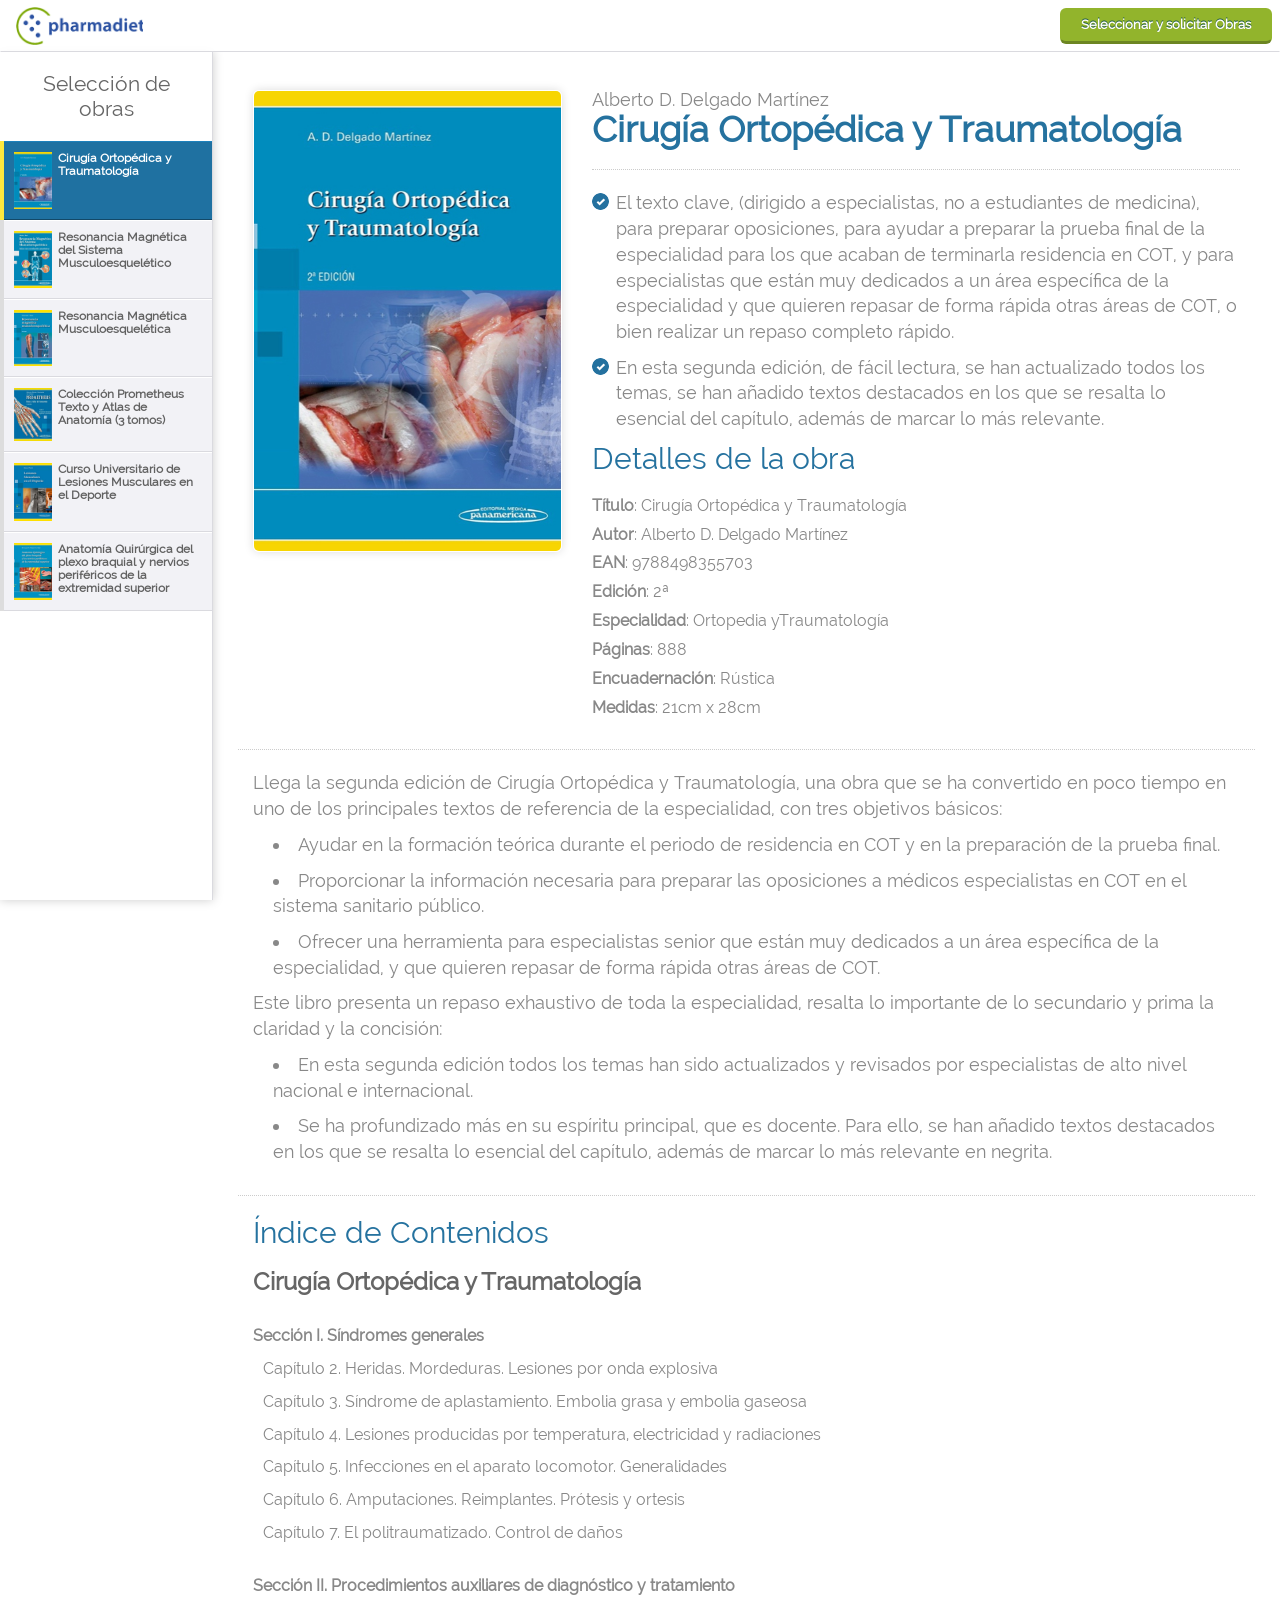
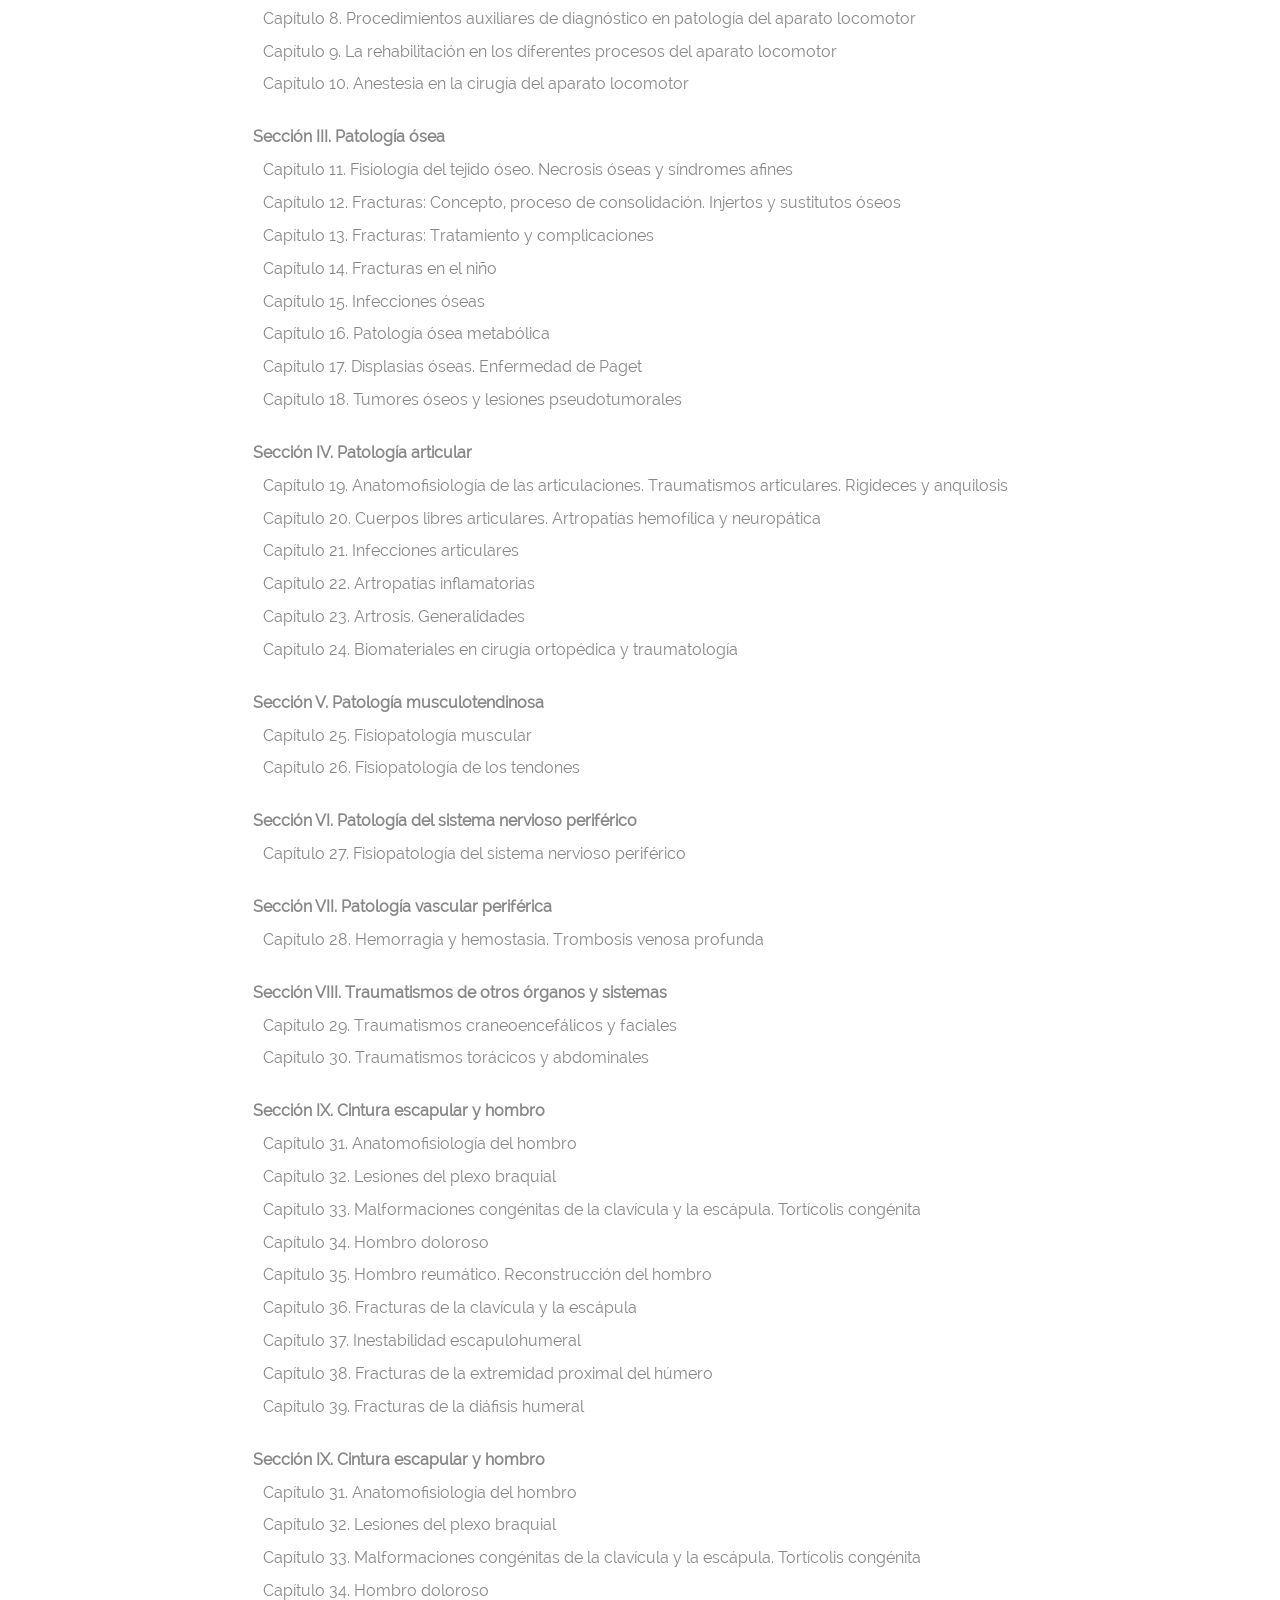
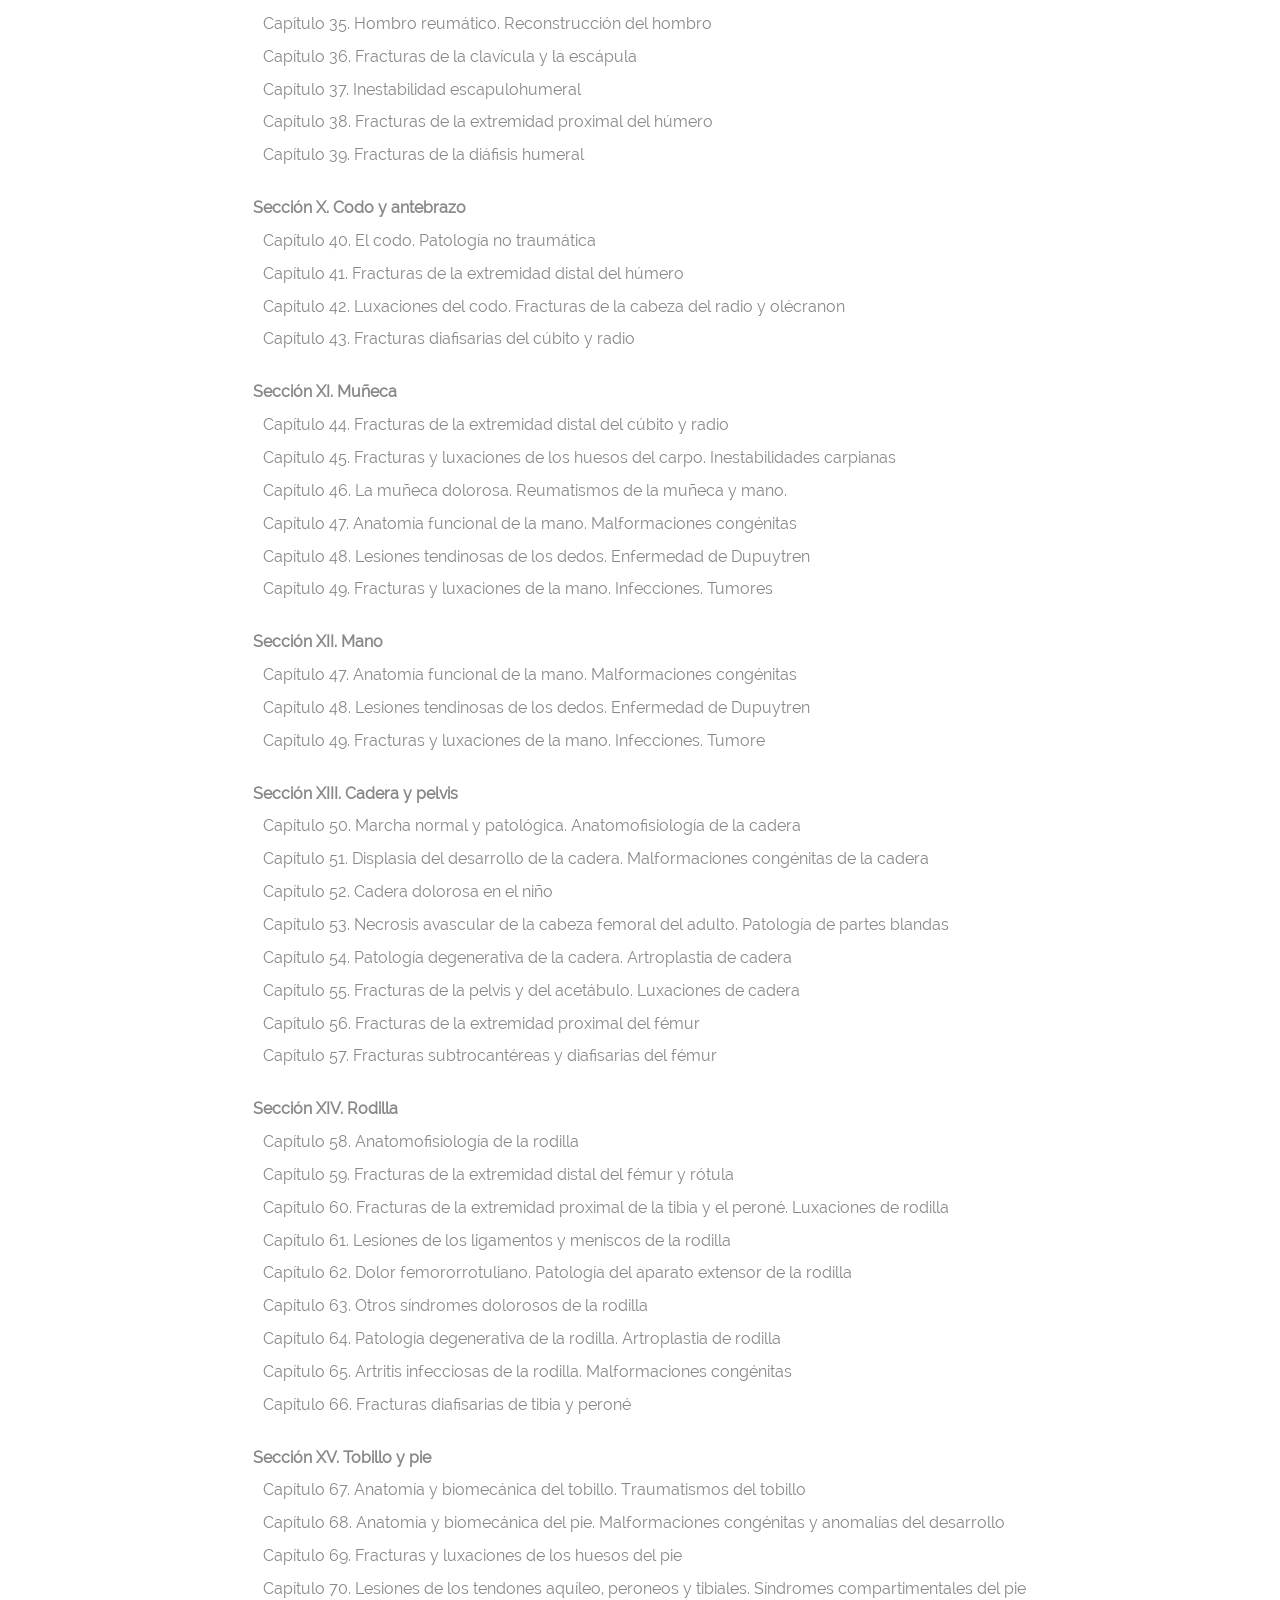
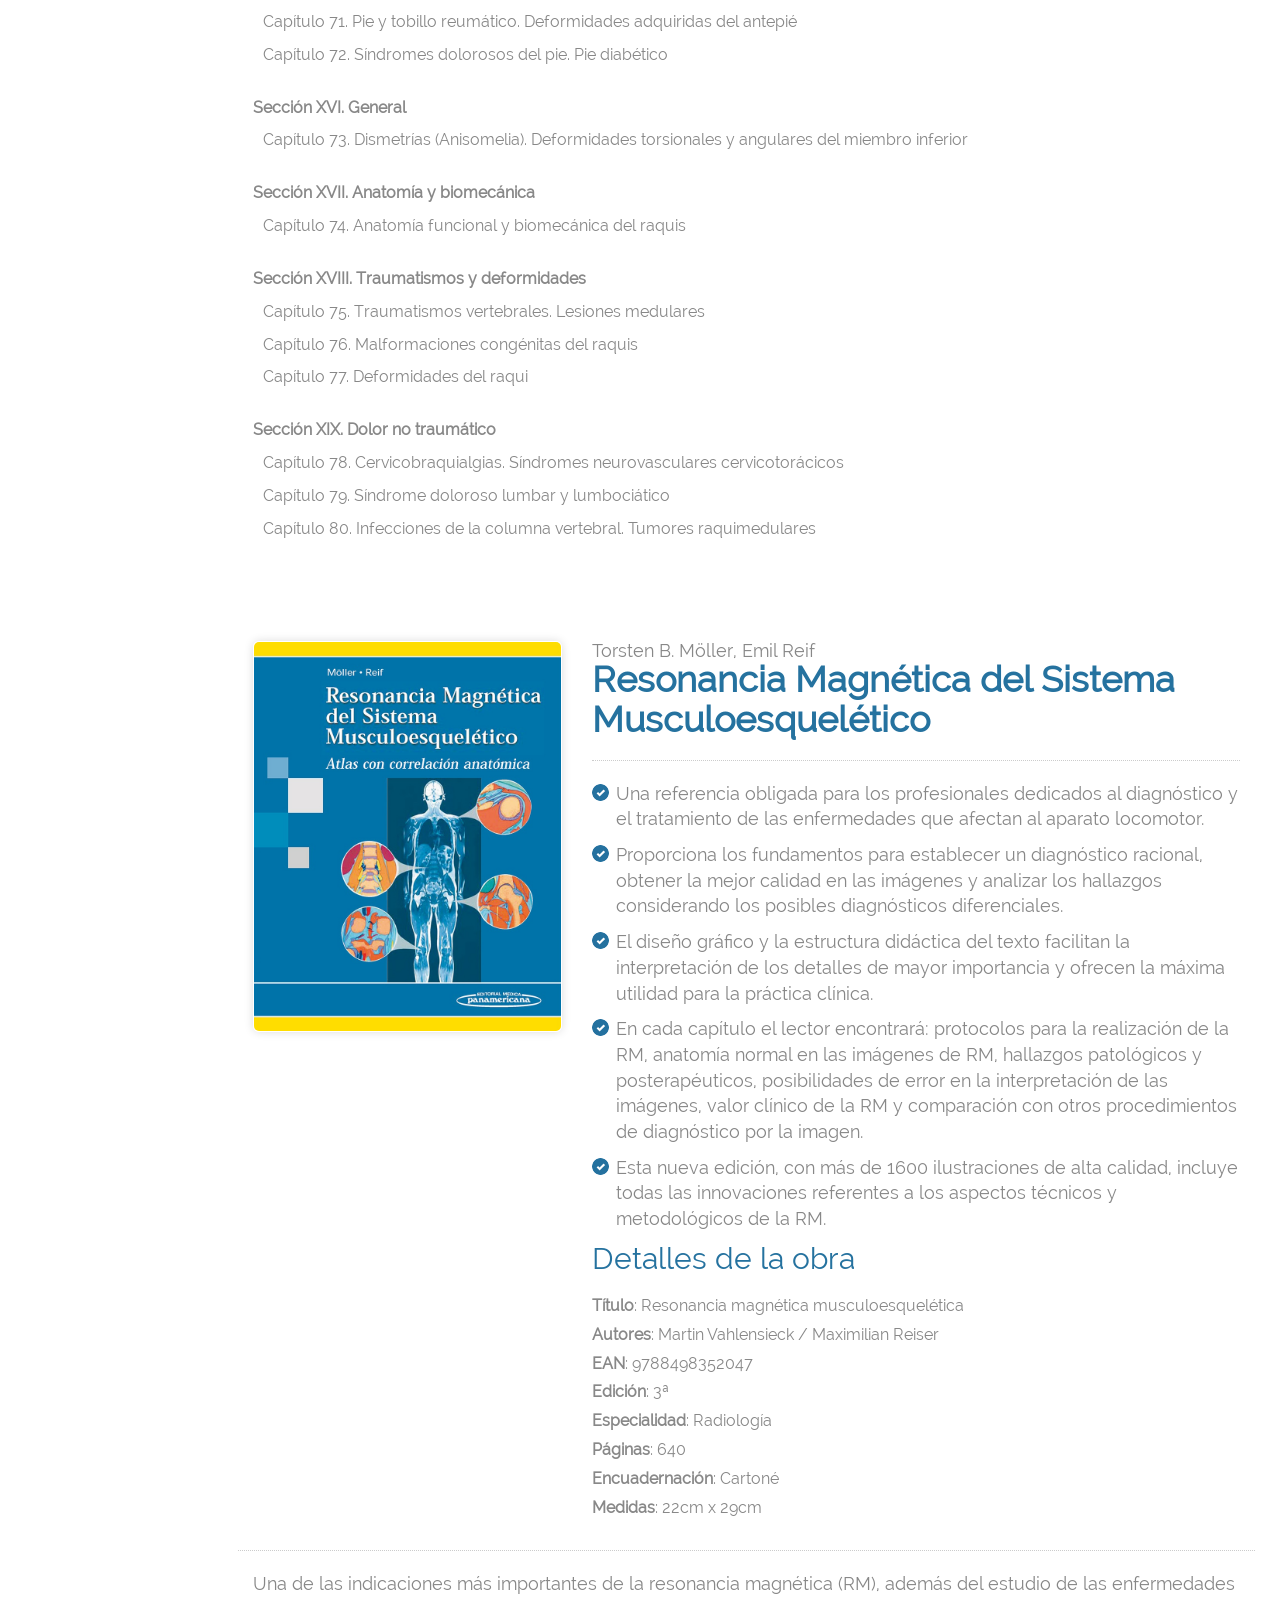
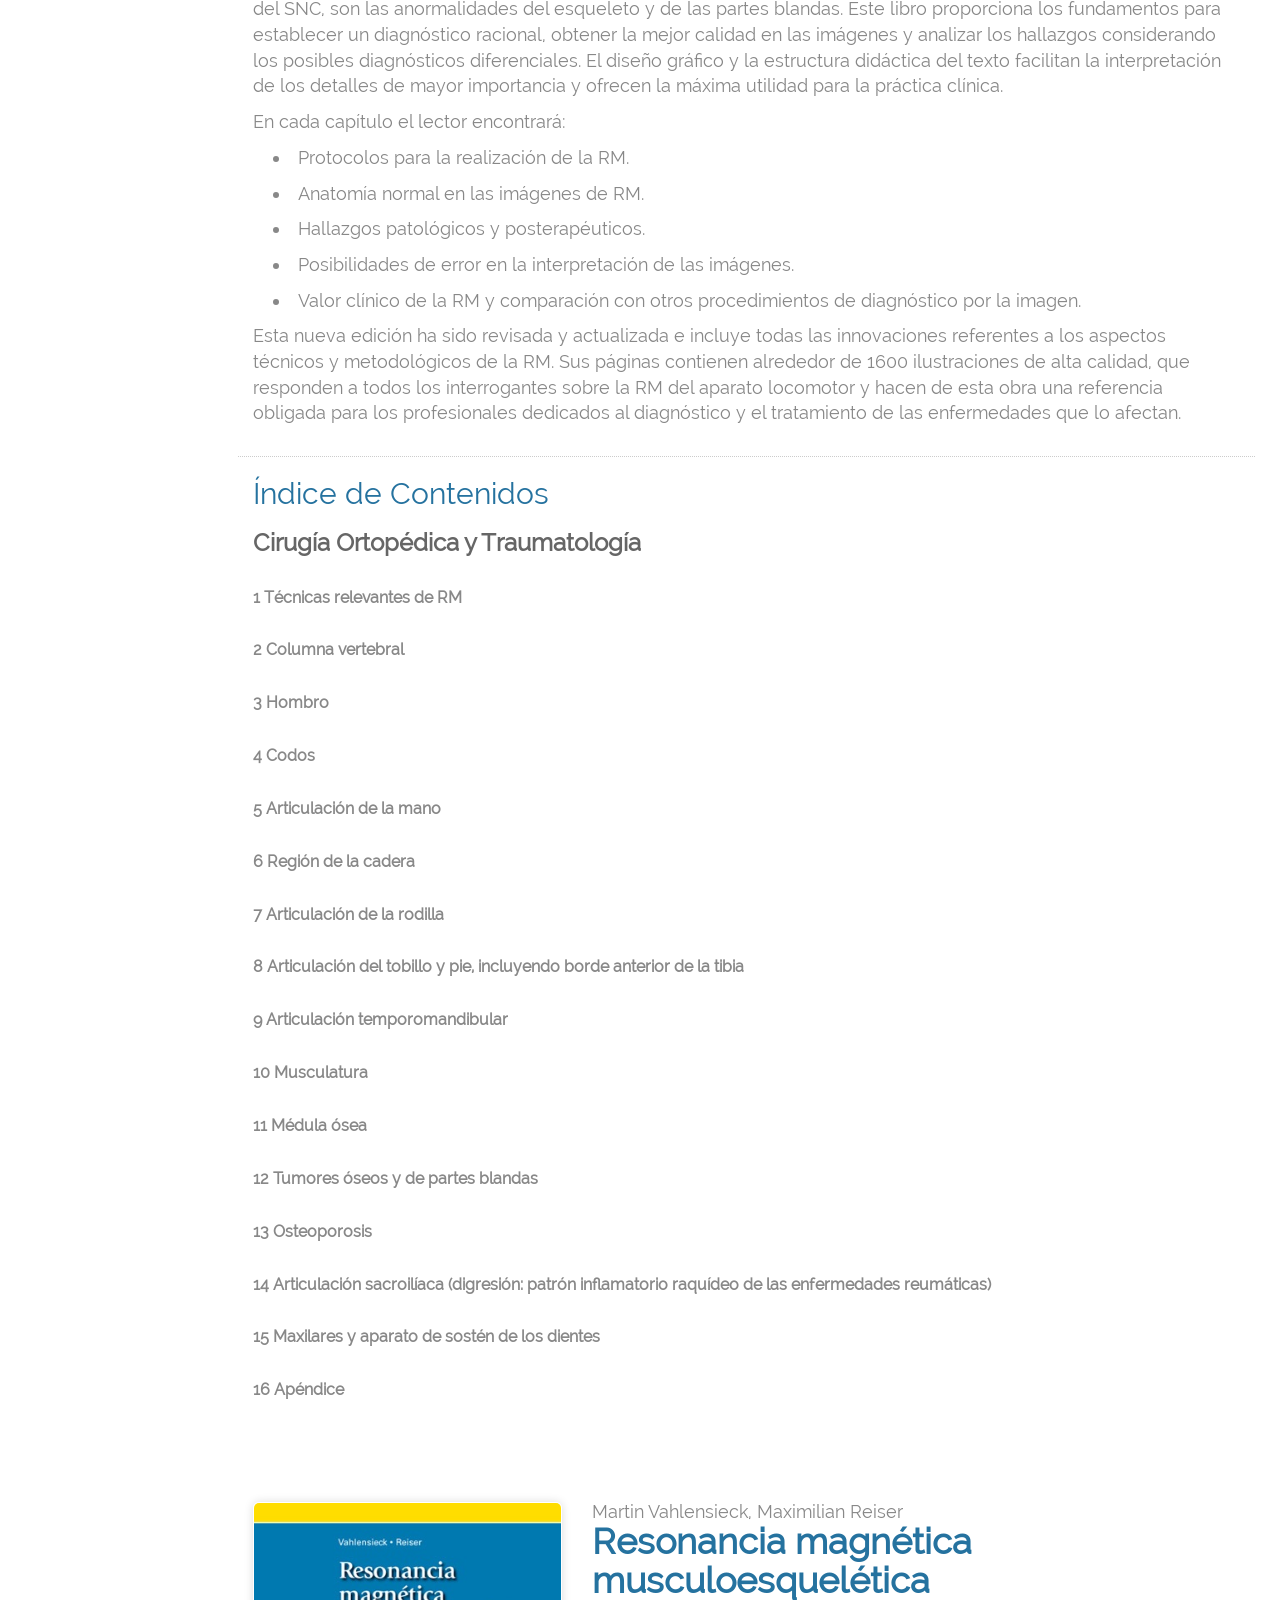
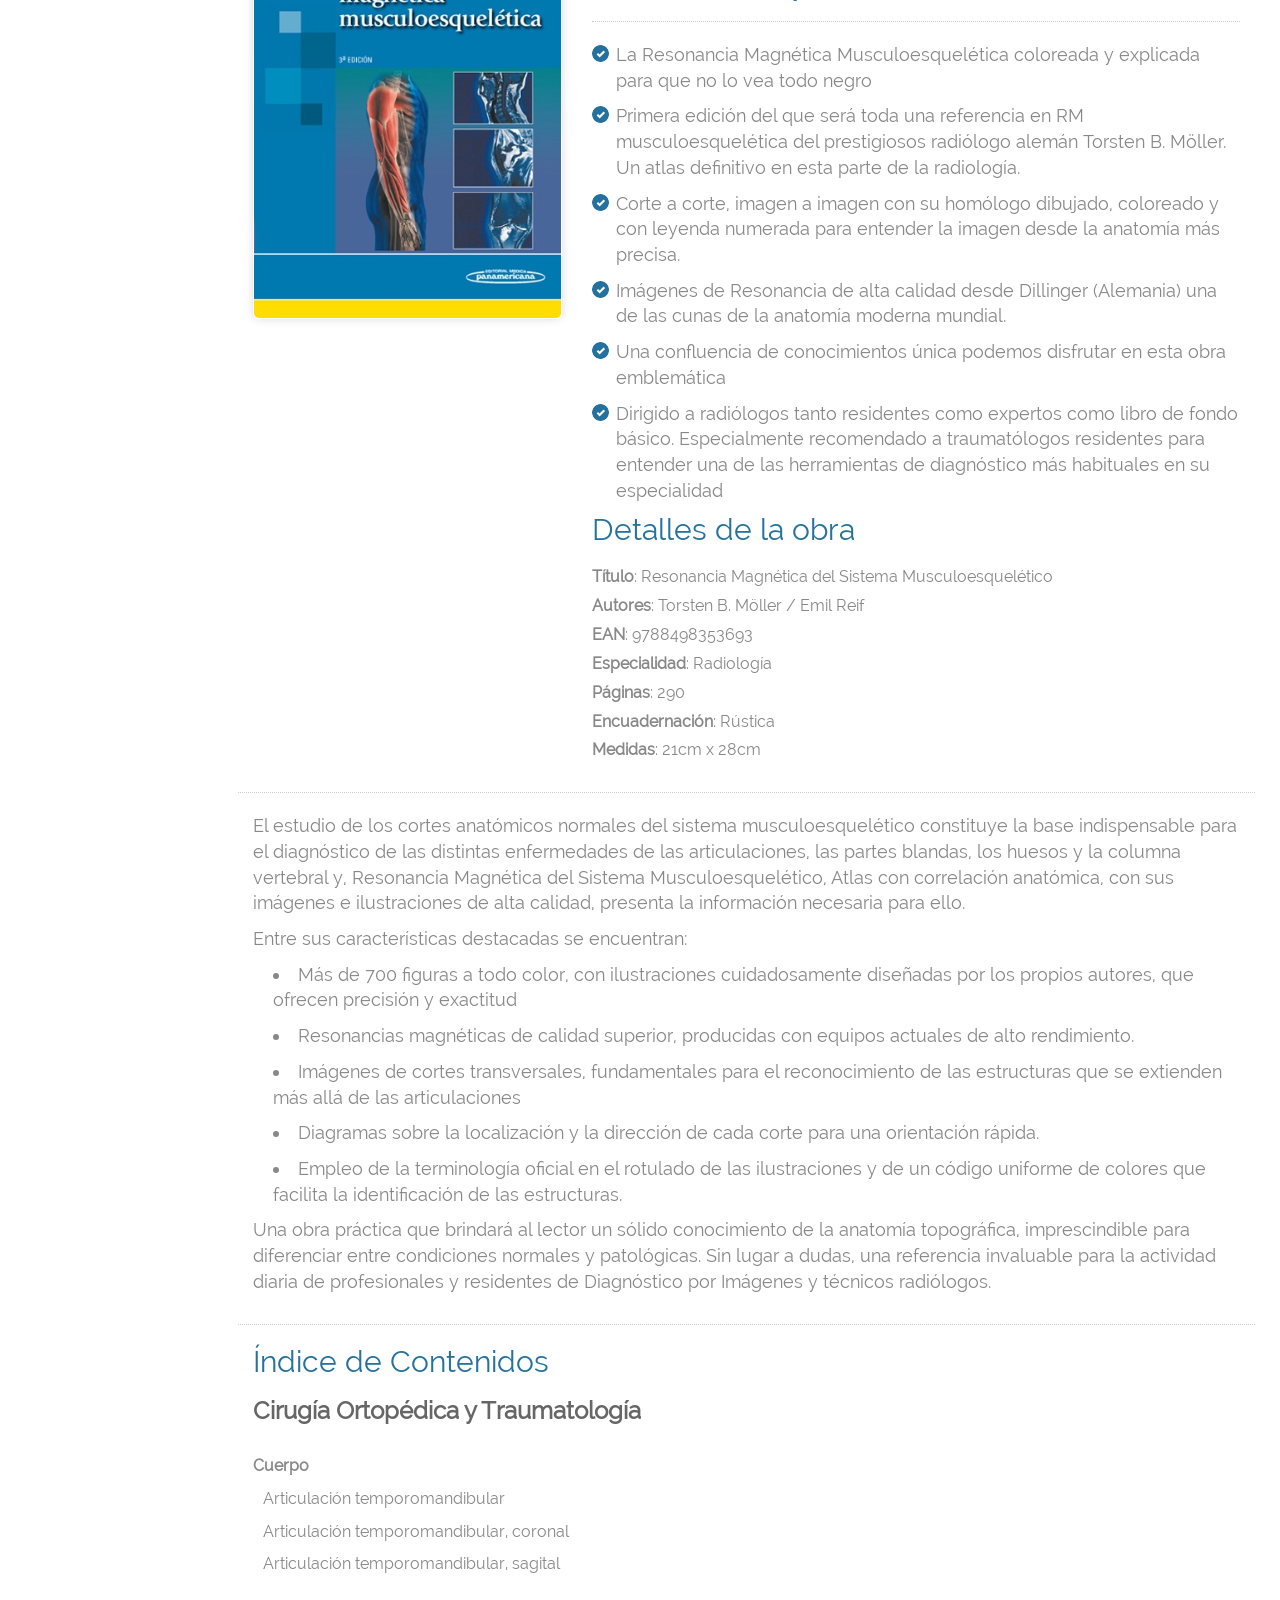
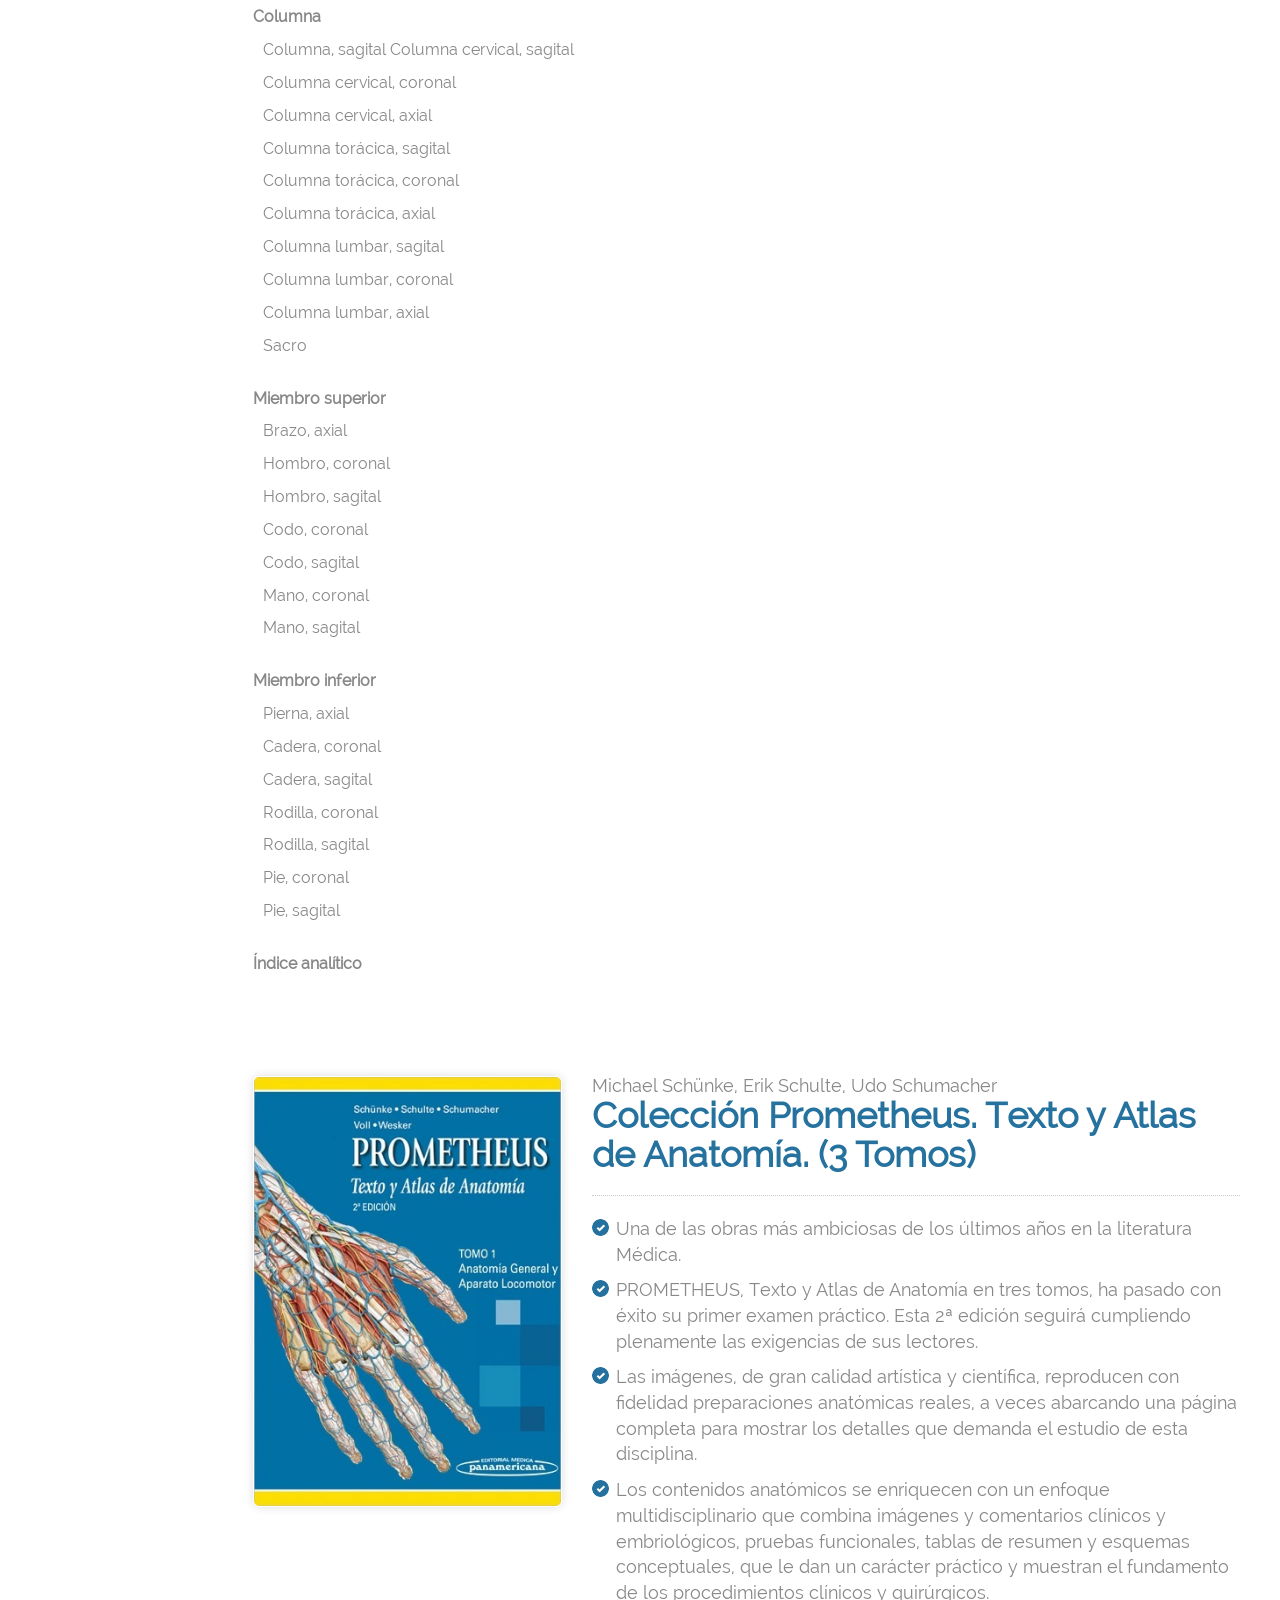
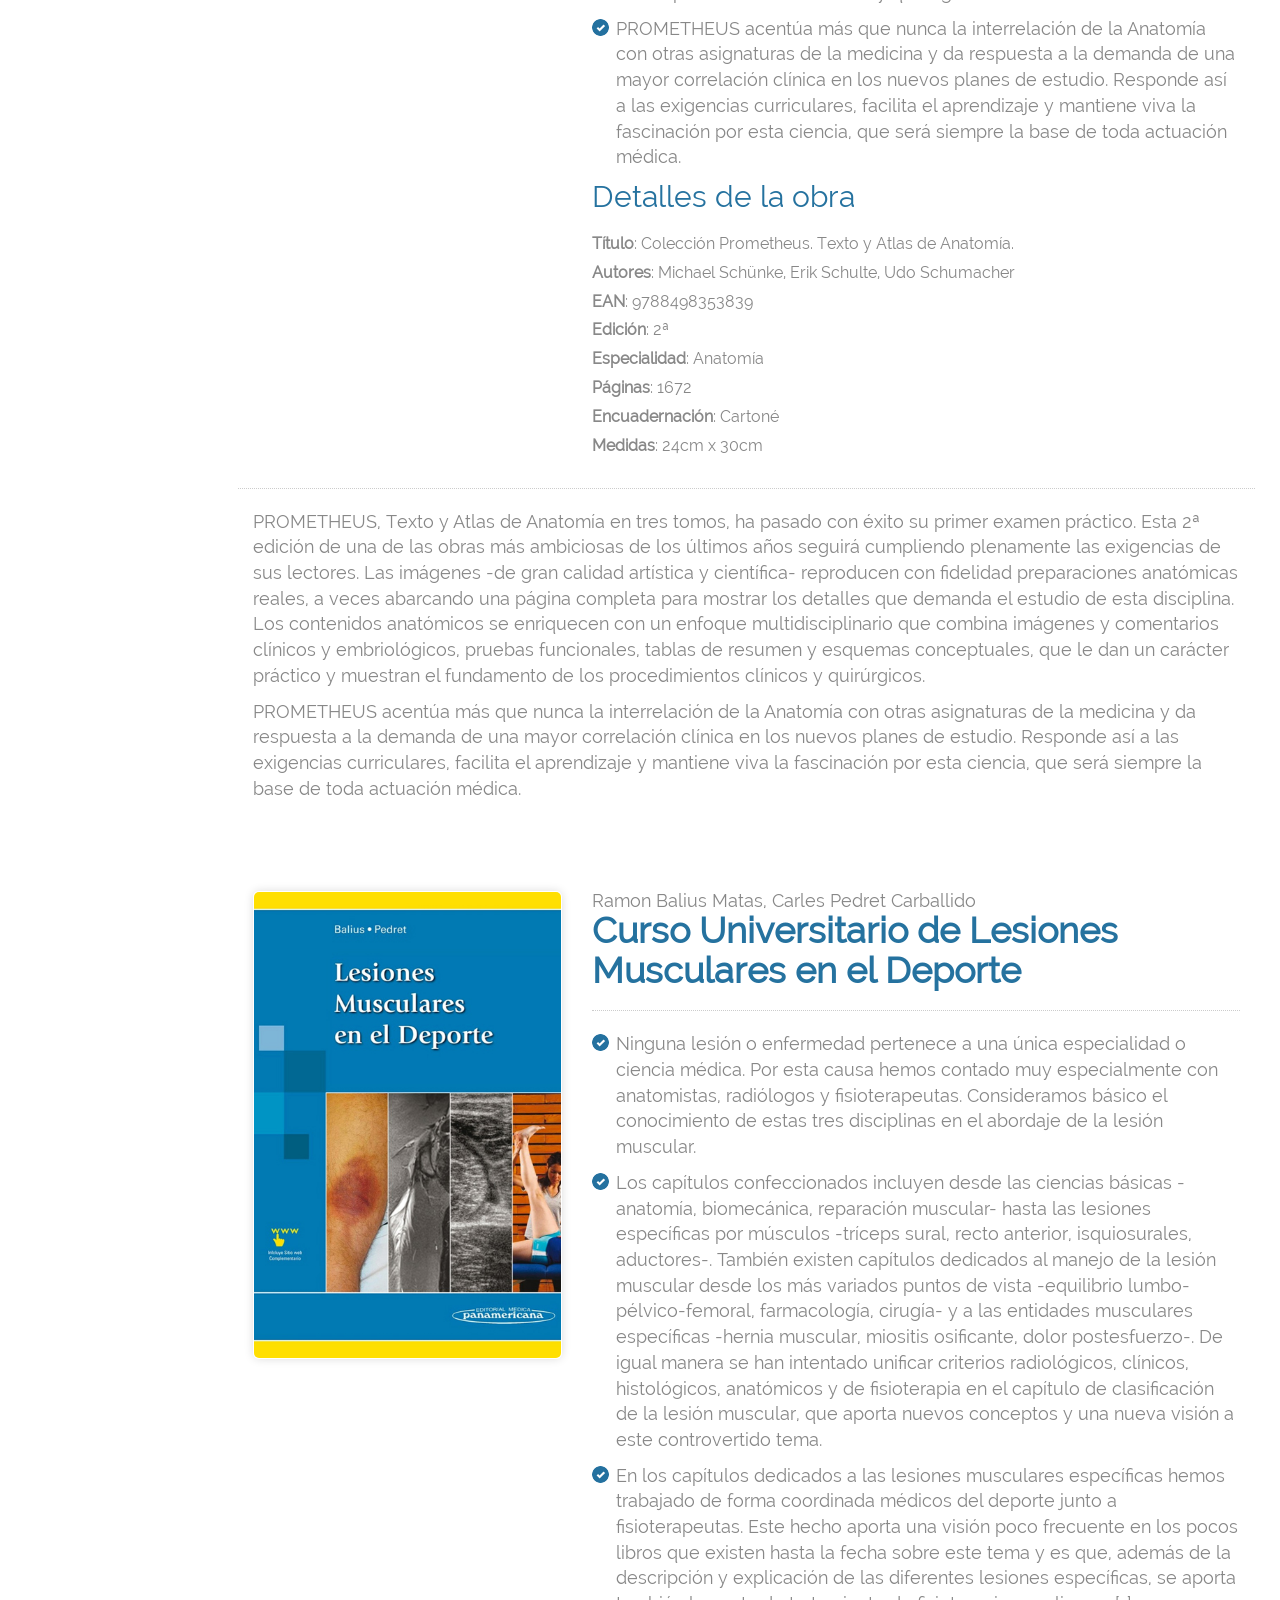
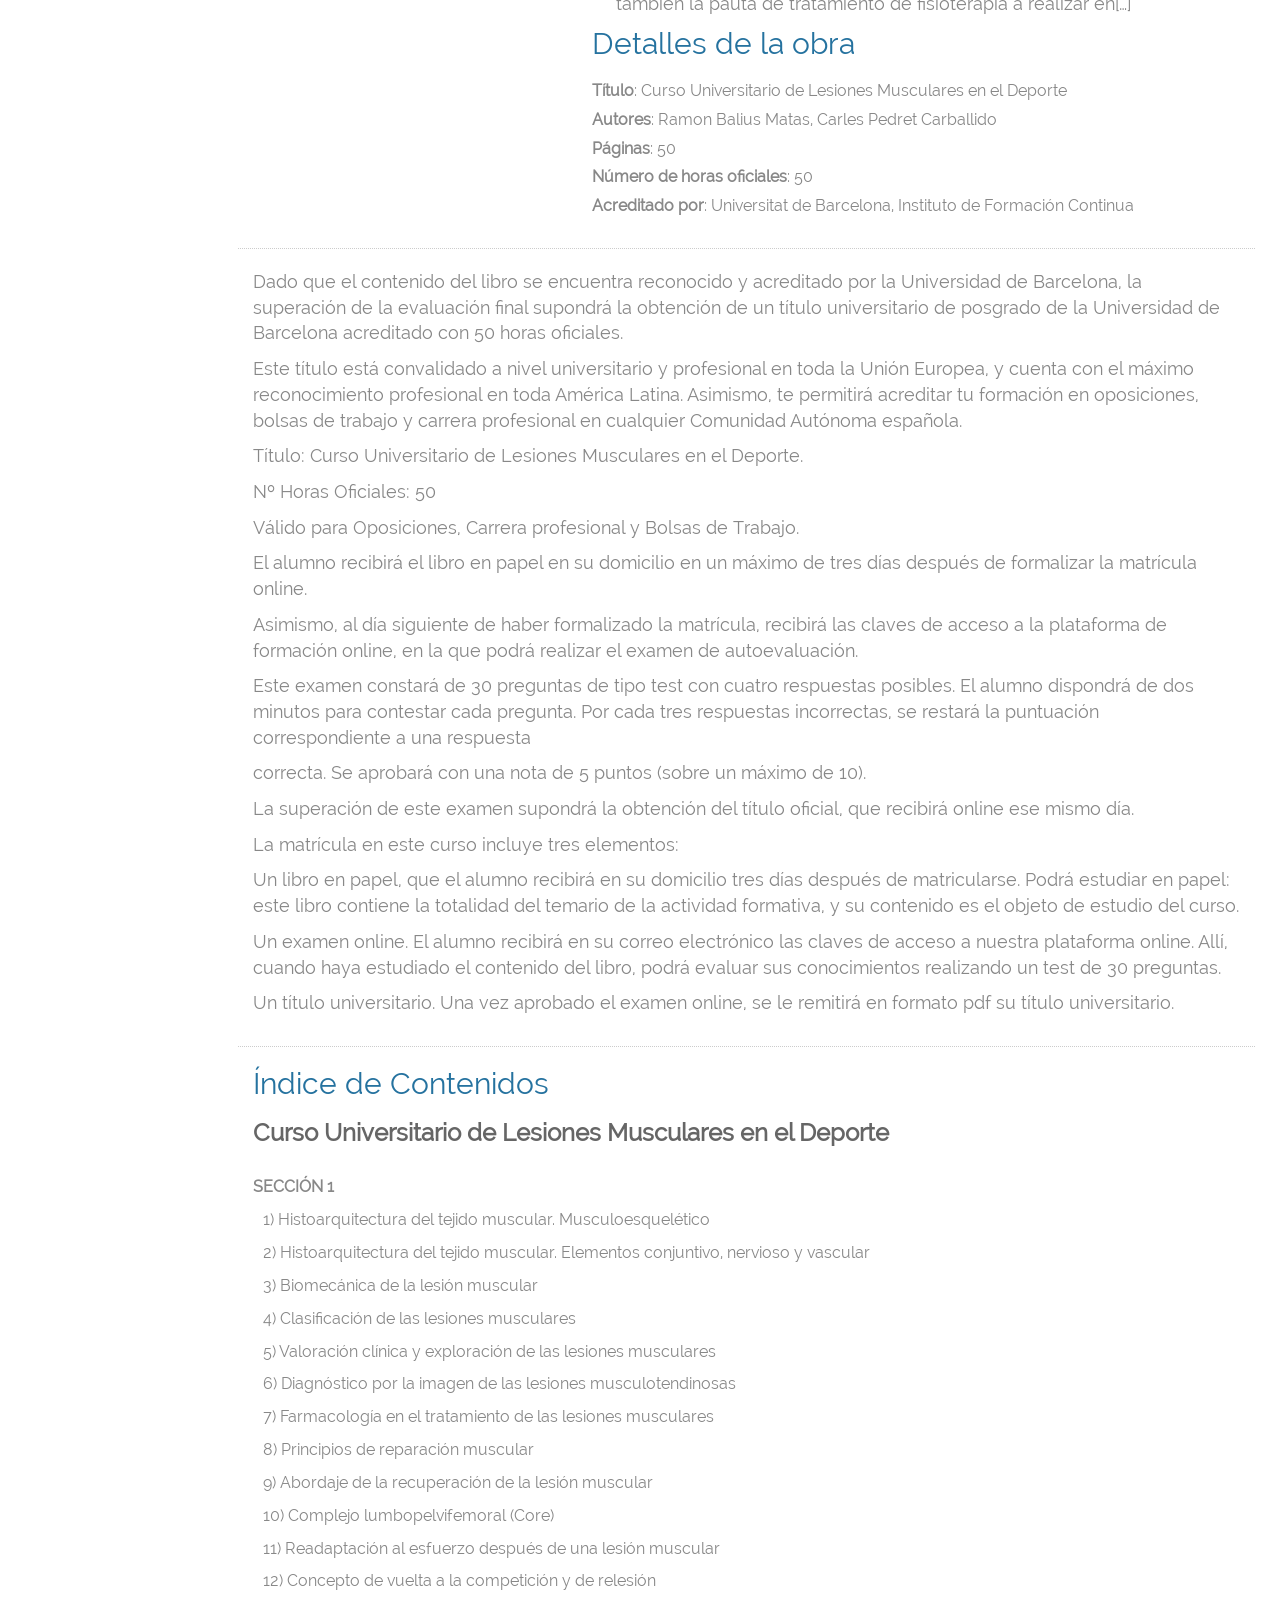
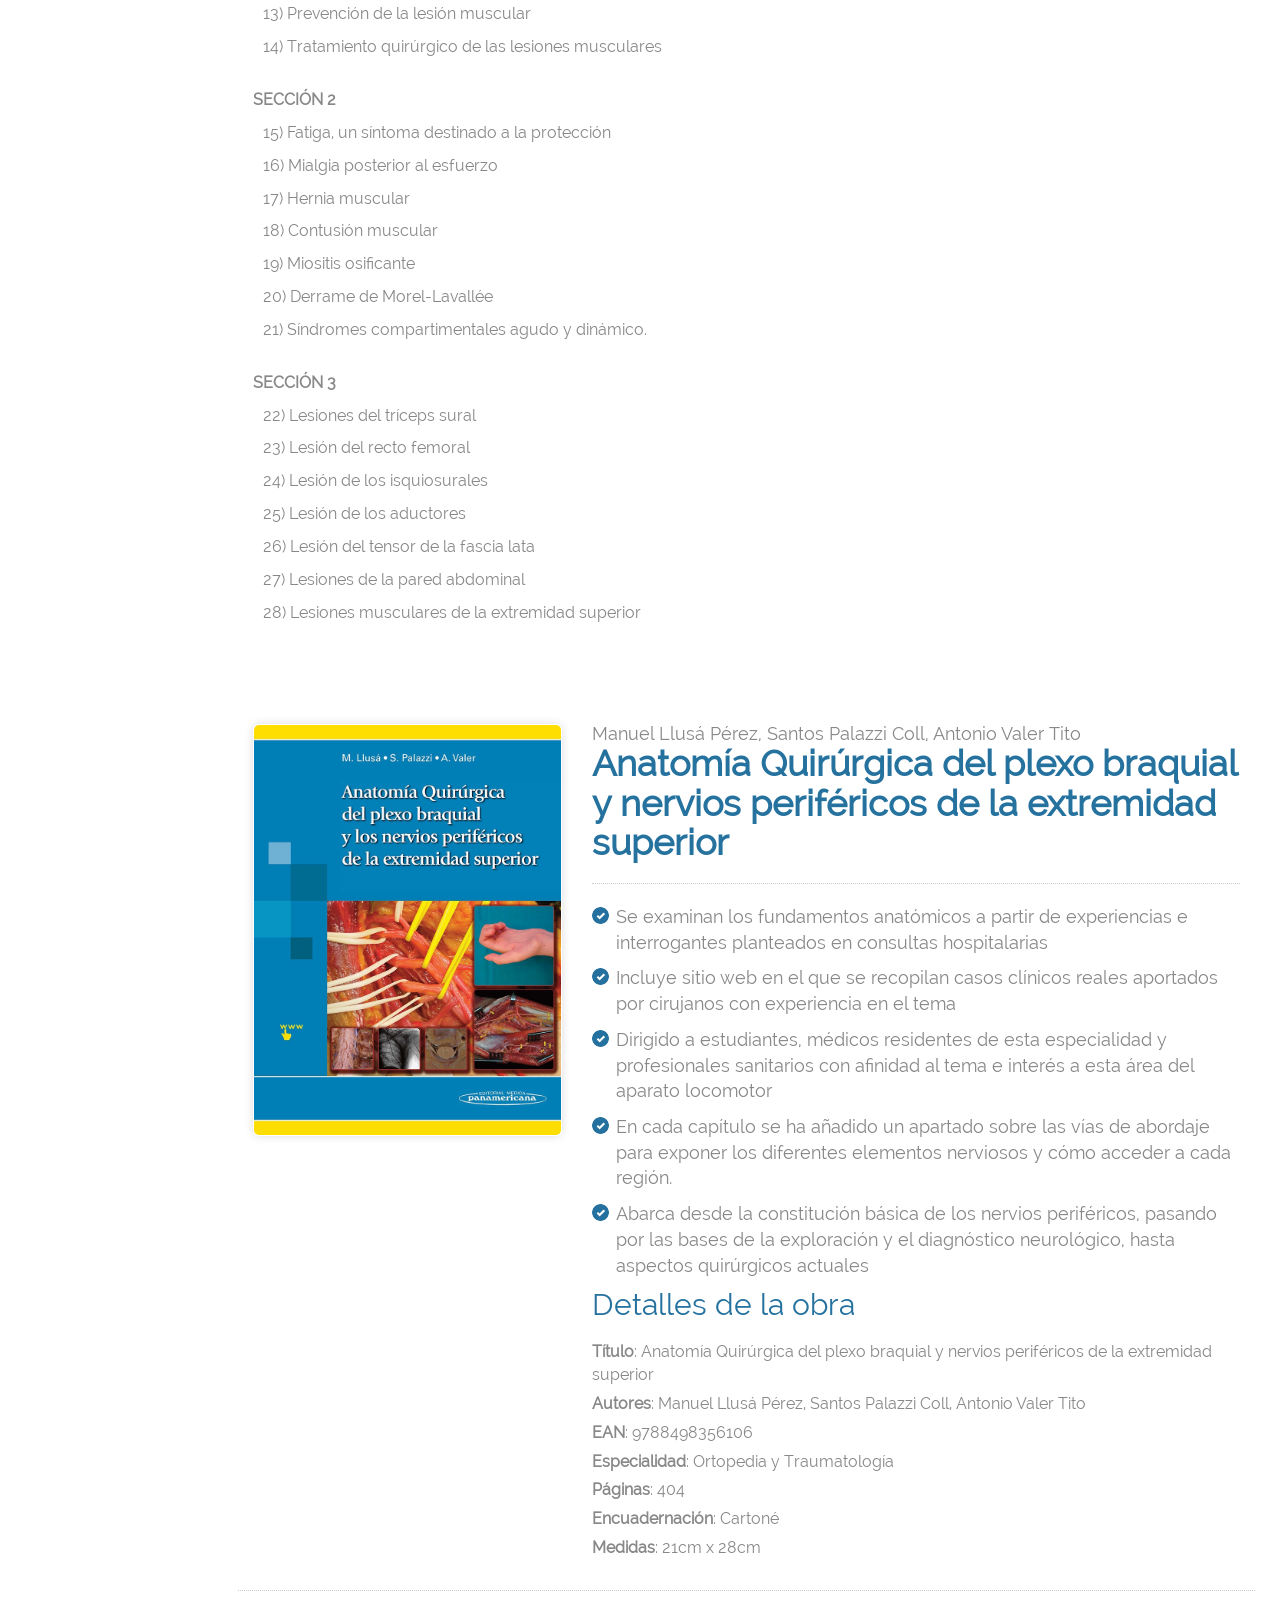
==== index.html @ 3ce50a86 "start" ====
<!DOCTYPE html>
<html lang="en">
  <head>
    <meta charset="utf-8">
    <meta http-equiv="X-UA-Compatible" content="IE=edge">
    <meta name="viewport" content="width=device-width, initial-scale=1">
    <meta name="description" content="">
    <meta name="author" content="">
    <link rel="shortcut icon" href="img/favicon.ico">

    <title>Catálogo - Pharmadiet</title>

    <!-- Bootstrap core CSS -->
    <link href="css/bootstrap.css" rel="stylesheet">

    <!-- Custom styles for this template -->
    <link href="css/dashboard.css" rel="stylesheet">

    <!-- Binpar css -->
    <link href="css/style.css" rel="stylesheet">

    <!-- Just for debugging purposes. Don't actually copy this line! -->
    <!--[if lt IE 9]><script src="js/ie8-responsive-file-warning.js"></script><![endif]-->

    <!-- HTML5 shim and Respond.js IE8 support of HTML5 elements and media queries -->
    <!--[if lt IE 9]>
      <script src="https://oss.maxcdn.com/libs/html5shiv/3.7.0/html5shiv.js"></script>
      <script src="https://oss.maxcdn.com/libs/respond.js/1.4.2/respond.min.js"></script>
    <![endif]-->
  </head>

  <body id="top">

    <!-- Small modal -->
    <button class="btn btn-primary button butSelect" data-toggle="modal" data-target=".bs-example-modal-sm">Seleccionar y solicitar Obras</button>

    <div class="modal fade bs-example-modal-sm" tabindex="-1" role="dialog" aria-labelledby="mySmallModalLabel" aria-hidden="true">
      <div class="modal-dialog modal-sm">
        
        <div class="modal-content">
          <form id="form_to_send">
            <fieldset>
            <legend>Solicitud de obras</legend>
              <input type="text" id="form_comercial" placeholder="Comercial" >
              <input type="email" id="form_email" placeholder="Dirección de Email" >
              <textarea placeholder="Notas" id="form_notas" ></textarea>
              <label><input type="checkbox" value="Cirugía Ortopédica y Traumatología" >Cirugía Ortopédica y Traumatología</label>          
              <label><input type="checkbox" value="Resonancia Magnética del Sistema Musculoesquelético" >Resonancia Magnética del Sistema Musculoesquelético</label>          
              <label><input type="checkbox" value="Resonancia magnética musculoesquelética" >Resonancia magnética musculoesquelética</label>          
              <label><input type="checkbox" value="Colección Prometheus Texto y Atlas de Anatomía-(3 tomos)" >Colección Prometheus Texto y Atlas de Anatomía-(3 tomos)</label>          
              <label><input type="checkbox" value="Manual de Cirugía Ortopédica y Traumatología Tomo-1" >Manual de Cirugía Ortopédica y Traumatología Tomo-1</label>          
              <label><input type="checkbox" value="Manual de Cirugía Ortopédica y Traumatología Tomo-2" >Manual de Cirugía Ortopédica y Traumatología Tomo-2</label>
            </fieldset>          
          
            <button class="btn btn-primary button full" type="submit">Enviar</button>

          </form>
        
        </div>
      </div>
    </div>


    <div class="navbar navbar-fixed-top" role="navigation">
      <div class="container-fluid">
        <div class="navbar-header">
          <button type="button" class="navbar-toggle" data-toggle="collapse" data-target=".navbar-collapse">
            <span class="sr-only">Toggle navigation</span>
            <span class="icon-bar"></span>
            <span class="icon-bar"></span>
            <span class="icon-bar"></span>
          </button>
          <a class="navbar-brand" href=""><img src="img/logos/logotipo.png" title="Pharmadiet" alt="Pharmadiet" ></a>
        </div>
        <div class="navbar-collapse collapse">
          
          <ul class="nav navbar-nav navbar-right">
            <li><a href="#item1" title="Cirugía Ortopédica y Traumatología" >Cirugía Ortopédica y Traumatología</a></li>
            <li><a href="#item2" title="Resonancia Magnética ​
del Sistema ​
Musculoesquelético" >Resonancia Magnética ​
del Sistema ​
Musculoesquelético</a></li>
            <li><a href="#item3" title="Resonancia ​
Magnética ​
Musculoesquelética" >Resonancia ​
Magnética ​
Musculoesquelética</a></li>
            <li><a href="#item4" title="Colección Prometheus ​
Texto y Atlas de Anatomía ​
(3 tomos)" >Colección Prometheus ​
Texto y Atlas de Anatomía ​
(3 tomos)</a></li>
            <li><a href="#item5" title="Curso Universitario de ​
Lesiones Musculares ​
en el Deporte" >Curso Universitario de ​
Lesiones Musculares ​
en el Deporte</a></li>
            <li><a href="#item6" title="Anatomía Quirúrgica del plexo braquial y nervios periféricos de la extremidad superior" >Anatomía Quirúrgica del plexo braquial y nervios periféricos de la extremidad superior</a></li>
          </ul>

          <!--  <form class="navbar-form navbar-right">
            <input type="text" class="form-control" placeholder="Search...">
          </form> -->
        

        </div>
      </div>
    </div>

    <div class="container-fluid">
      <div class="row">
        <div id="navbarparent" class="col-sm-3 col-md-2 sidebar">
          
        <span class="titCatalogo" >Selección de obras</span>

          <ul class="nav nav-sidebar">

            <li class="active">
              <a href="#item1" title="" >
                <figure>
                  <img src="img/thumbs/cirugiaOrtopedicaTraumatologia.jpg" title="Cirugía Ortopédica y Traumatología" alt="Cirugía Ortopédica y Traumatología" >
                <figcaption>Cirugía Ortopédica y Traumatología</figcaption>
                </figure>
              </a>
            </li>
            
            <li>
              <a href="#item2" title="" >
                <figure>
                  <img src="img/thumbs/resonanciaMagneticaDelSistemaMusculoesqueletico.jpg" title="Resonancia Magnética ​
del Sistema ​
Musculoesquelético" alt="Resonancia Magnética ​
del Sistema ​
Musculoesquelético" >
                <figcaption>Resonancia Magnética ​
del Sistema ​
Musculoesquelético</figcaption>
                </figure>
              </a>
            </li>

            <li>
              <a href="#item3" title="" >
                <figure>
                  <img src="img/thumbs/resonanciaMagneticaMusculoesqueletico.jpg" title="Resonancia ​
Magnética ​
Musculoesquelética" alt="Resonancia ​
Magnética ​
Musculoesquelética" >
                <figcaption>Resonancia ​
Magnética ​
Musculoesquelética</figcaption>
                </figure>
              </a>
            </li>

            <li>
              <a href="#item4" title="" >
                <figure>
                  <img src="img/thumbs/coleccionPrometheus.jpg" title="Colección Prometheus ​
Texto y Atlas de Anatomía ​
(3 tomos)" alt="Colección Prometheus ​
Texto y Atlas de Anatomía ​
(3 tomos)" >
                <figcaption>Colección Prometheus ​
Texto y Atlas de Anatomía ​
(3 tomos)</figcaption>
                </figure>
              </a>
            </li>

            <li>
              <a href="#item5" title="" >
                <figure>
                  <img src="img/thumbs/cursoLesionesMuscularesDeporte.jpg" title="Curso Universitario de ​
Lesiones Musculares ​
en el Deporte" alt="Curso Universitario de ​
Lesiones Musculares ​
en el Deporte" >
                <figcaption>Curso Universitario de ​
Lesiones Musculares ​
en el Deporte</figcaption>
                </figure>
              </a>
            </li>
            
            <li>
              <a href="#item6" title="" >
                <figure>
                  <img src="img/thumbs/anatomiaQuirurgica.jpg" title="Anatomía Quirúrgica del plexo braquial y nervios periféricos de la extremidad superior" alt="Anatomía Quirúrgica del plexo braquial y nervios periféricos de la extremidad superior" >
                <figcaption>Anatomía Quirúrgica del plexo braquial y nervios periféricos de la extremidad superior</figcaption>
                </figure>
              </a>
            </li>

          </ul>


        </div>
        

        
















        <div class="col-sm-9 col-sm-offset-3 col-md-10 col-md-offset-2 main even"> <!-- Cirugía ​
Ortopédica y ​
Traumatología -->

          <div id="item1" class="row"> 
            
            <div class="col-xs-12 col-sm-4 placeholder">
              <img class="img-responsive" alt="200x200" src="img/booksCover/CirugiaOrtopedicayTraumatologia.jpg">
            </div>

            <div class="col-xs-12 col-sm-8 placeholder">
        
              <h1><span>Alberto D. Delgado Martínez</span> Cirugía Ortopédica y Traumatología</h1>
              <p class="blueBullet" >El texto clave, (dirigido a especialistas, no a estudiantes de medicina), para preparar oposiciones, para ayudar a preparar la prueba final de la especialidad para los que acaban de terminarla residencia en COT, y para especialistas que están muy dedicados a un área específica de la especialidad y que quieren repasar de forma rápida otras áreas de COT, o bien realizar un repaso completo rápido.</p>
              <p class="blueBullet" >En esta segunda edición, de fácil lectura, se han actualizado todos los temas, se han añadido textos destacados en los que se resalta lo esencial del capítulo, además de marcar lo más relevante.</p>
            
        <h2 class="bookDetails" >Detalles de la obra</h2>
              <ul class="features" >
                <li><strong>Título</strong>: Cirugía Ortopédica y Traumatología</li>
                <li><strong>Autor</strong>: Alberto D. Delgado Martínez</li>
                <li><strong>EAN</strong>: 9788498355703</li>
                <li><strong>Edición</strong>: 2ª</li>
                <li><strong>Especialidad</strong>: Ortopedia y​
 Traumatología</li>
                <li><strong>Páginas</strong>: 888</li>
                <li><strong>Encuadernación</strong>: Rústica</li>
                <li><strong>Medidas</strong>: 21cm x 28cm</li>
              </ul>

            </div>
          
          </div>


          <div class="row borderTop">
            <div class="container-fluid" >
              <p>Llega la segunda edición de Cirugía Ortopédica y Traumatología, una obra que se ha convertido en poco tiempo en uno de los principales textos de referencia de la especialidad, con tres objetivos básicos: </p>
              <ul class="contentList" >
                <li>Ayudar en la formación teórica durante el periodo de residencia en COT y en la preparación de la prueba final.</li>
                <li>Proporcionar la información necesaria para preparar las oposiciones a médicos especialistas en COT en el sistema sanitario público.</li>
                <li>Ofrecer una herramienta para especialistas senior que están muy dedicados a un área específica de la especialidad, y que quieren repasar de forma rápida otras áreas de COT.</li>
              </ul>

              <p>Este libro presenta un repaso exhaustivo de toda la especialidad, resalta lo importante de lo secundario y prima la claridad y la concisión:</p>

              <ul class="contentList" >
          <li>En esta segunda edición todos los temas han sido actualizados y revisados por especialistas de alto nivel nacional e internacional.</li>
          <li>Se ha profundizado más en su espíritu principal, que es docente. Para ello, se han añadido textos destacados en los que se resalta lo esencial del capítulo, además de marcar lo más relevante en negrita.</li>
        </ul>
      </div>
          </div>

          <div class="row borderTop">
            <div class="container-fluid" >
              
        <h2>Índice de Contenidos</h2>
        <h3>Cirugía Ortopédica y ​
Traumatología</h3>
        
        <dl>
          
          <dt>Sección I. Síndromes generales</dt>
            <dd>Capítulo 2. Heridas. Mordeduras. Lesiones por onda explosiva</dd>
            <dd>Capítulo 3. Síndrome de aplastamiento. Embolia grasa y embolia gaseosa</dd>
            <dd>Capítulo 4. Lesiones producidas por temperatura, electricidad y radiaciones</dd>
            <dd>Capítulo 5. Infecciones en el aparato locomotor. Generalidades</dd>
            <dd>Capítulo 6. Amputaciones. Reimplantes. Prótesis y ortesis</dd>
            <dd>Capítulo 7. El politraumatizado. Control de daños</dd>
        
          <dt>Sección II. Procedimientos auxiliares de diagnóstico y tratamiento</dt>
            <dd>Capítulo 8. Procedimientos auxiliares de diagnóstico en patología del aparato locomotor</dd>
            <dd>Capítulo 9. La rehabilitación en los diferentes procesos del aparato locomotor</dd>
            <dd>Capítulo 10. Anestesia en la cirugía del aparato locomotor​</dd>

          <dt>Sección III. Patología ósea</dt>
            <dd>Capítulo 11. Fisiología del tejido óseo. Necrosis óseas y síndromes afines</dd>
            <dd>Capítulo 12. Fracturas: Concepto, proceso de consolidación. Injertos y sustitutos óseos</dd>
            <dd>Capítulo 13. Fracturas: Tratamiento y complicaciones</dd>
            <dd>Capítulo 14. Fracturas en el niño</dd>
            <dd>Capítulo 15. Infecciones óseas</dd>
            <dd>Capítulo 16. Patología ósea metabólica</dd>
            <dd>Capítulo 17. Displasias óseas. Enfermedad de Paget</dd>
            <dd>Capítulo 18. Tumores óseos y lesiones pseudotumorales</dd>


          <dt>Sección IV. Patología articular</dt>
            <dd>Capítulo 19. Anatomofisiología de las articulaciones. Traumatismos articulares. Rigideces y anquilosis</dd>
            <dd>Capítulo 20. Cuerpos libres articulares. Artropatías hemofílica y neuropática</dd>
            <dd>Capítulo 21. Infecciones articulares</dd>
            <dd>Capítulo 22. Artropatías inflamatorias</dd>
            <dd>Capítulo 23. Artrosis. Generalidades</dd>
            <dd>Capítulo 24. Biomateriales en cirugía ortopédica y traumatología</dd>

          <dt>Sección V. Patología musculotendinosa</dt>
            <dd>Capítulo 25. Fisiopatología muscular​</dd>
            <dd>Capítulo 26. Fisiopatología de los tendones</dd>

          <dt>Sección VI. Patología del sistema nervioso periférico</dt>
            <dd>Capítulo 27. Fisiopatología del sistema nervioso periférico</dd>
        
          <dt>Sección VII. Patología vascular periférica</dt>
            <dd>Capítulo 28. Hemorragia y hemostasia. Trombosis venosa profunda</dd>

          <dt>Sección VIII. Traumatismos de otros órganos y sistemas</dt>
            <dd>Capítulo 29. Traumatismos craneoencefálicos y faciales​</dd>
            <dd>Capítulo 30. Traumatismos torácicos y abdominales</dd>

          <dt>Sección IX. Cintura escapular y hombro</dt>
            <dd>Capítulo 31. Anatomofisiología del hombro</dd>
            <dd>Capítulo 32. Lesiones del plexo braquial</dd>
            <dd>Capítulo 33. Malformaciones congénitas de la clavícula y la escápula. Tortícolis congénita</dd>
            <dd>Capítulo 34. Hombro doloroso</dd>
            <dd>Capítulo 35. Hombro reumático. Reconstrucción del hombro</dd>
            <dd>Capítulo 36. Fracturas de la clavícula y la escápula</dd>
            <dd>Capítulo 37. Inestabilidad escapulohumeral</dd>
            <dd>Capítulo 38. Fracturas de la extremidad proximal del húmero</dd>
            <dd>Capítulo 39. Fracturas de la diáfisis humeral</dd>        

          <dt>Sección IX. Cintura escapular y hombro</dt>
            <dd>Capítulo 31. Anatomofisiología del hombro</dd>
            <dd>Capítulo 32. Lesiones del plexo braquial</dd>
            <dd>Capítulo 33. Malformaciones congénitas de la clavícula y la escápula. Tortícolis congénita</dd>
            <dd>Capítulo 34. Hombro doloroso</dd>
            <dd>Capítulo 35. Hombro reumático. Reconstrucción del hombro</dd>
            <dd>Capítulo 36. Fracturas de la clavícula y la escápula</dd>
            <dd>Capítulo 37. Inestabilidad escapulohumeral</dd>
            <dd>Capítulo 38. Fracturas de la extremidad proximal del húmero</dd>
            <dd>Capítulo 39. Fracturas de la diáfisis humeral</dd>        

          <dt>Sección X. Codo y antebrazo</dt>
            <dd>Capítulo 40. El codo. Patología no traumática</dd>
            <dd>Capítulo 41. Fracturas de la extremidad distal del húmero</dd>
            <dd>Capítulo 42. Luxaciones del codo. Fracturas de la cabeza del radio y olécranon</dd>
            <dd>Capítulo 43. Fracturas diafisarias del cúbito y radio</dd>

          <dt>Sección XI. Muñeca​</dt>
            <dd>Capítulo 44. Fracturas de la extremidad distal del cúbito y radio</dd>
            <dd>Capítulo 45. Fracturas y luxaciones de los huesos del carpo. Inestabilidades carpianas</dd>
            <dd>Capítulo 46. La muñeca dolorosa. Reumatismos de la muñeca y mano.</dd>        
            <dd>Capítulo 47. Anatomía funcional de la mano. Malformaciones congénitas</dd>
            <dd>Capítulo 48. Lesiones tendinosas de los dedos. Enfermedad de Dupuytren</dd>
            <dd>Capítulo 49. Fracturas y luxaciones de la mano. Infecciones. Tumores</dd>

          <dt>Sección XII. Mano​</dt>
            <dd>Capítulo 47. Anatomía funcional de la mano. Malformaciones congénitas</dd>
            <dd>Capítulo 48. Lesiones tendinosas de los dedos. Enfermedad de Dupuytren</dd>
            <dd>Capítulo 49. Fracturas y luxaciones de la mano. Infecciones. Tumore</dd>
          
          <dt>Sección XIII. Cadera y pelvis​</dt>
            <dd>Capítulo 50. Marcha normal y patológica. Anatomofisiología de la cadera</dd>
            <dd>Capítulo 51. Displasia del desarrollo de la cadera. Malformaciones congénitas de la cadera</dd>
            <dd>Capítulo 52. Cadera dolorosa en el niño</dd>
            <dd>Capítulo 53. Necrosis avascular de la cabeza femoral del adulto. Patología de partes blandas</dd>
            <dd>Capítulo 54. Patología degenerativa de la cadera. Artroplastia de cadera</dd>
            <dd>Capítulo 55. Fracturas de la pelvis y del acetábulo. Luxaciones de cadera</dd>
            <dd>Capítulo 56. Fracturas de la extremidad proximal del fémur</dd>
            <dd>Capítulo 57. Fracturas subtrocantéreas y diafisarias del fémur</dd>       

          <dt>Sección XIV. Rodilla​</dt>
            <dd>Capítulo 58. Anatomofisiología de la rodilla</dd>
            <dd>Capítulo 59. Fracturas de la extremidad distal del fémur y rótula</dd>
            <dd>Capítulo 60. Fracturas de la extremidad proximal de la tibia y el peroné. Luxaciones de rodilla</dd>
            <dd>Capítulo 61. Lesiones de los ligamentos y meniscos de la rodilla</dd>
            <dd>Capítulo 62. Dolor femororrotuliano. Patología del aparato extensor de la rodilla</dd>
            <dd>Capítulo 63. Otros síndromes dolorosos de la rodilla</dd>
            <dd>Capítulo 64. Patología degenerativa de la rodilla. Artroplastia de rodilla</dd>
            <dd>Capítulo 65. Artritis infecciosas de la rodilla. Malformaciones congénitas</dd>
            <dd>Capítulo 66. Fracturas diafisarias de tibia y peroné</dd>

          <dt>Sección XV. Tobillo y pie</dt>
            <dd>Capítulo 67. Anatomía y biomecánica del tobillo. Traumatismos del tobillo</dd>
            <dd>Capítulo 68. Anatomía y biomecánica del pie. Malformaciones congénitas y anomalías del desarrollo</dd>
            <dd>Capítulo 69. Fracturas y luxaciones de los huesos del pie</dd>
            <dd>Capítulo 70. Lesiones de los tendones aquíleo, peroneos y tibiales. Síndromes compartimentales del pie</dd>
            <dd>Capítulo 71. Pie y tobillo reumático. Deformidades adquiridas del antepié</dd>
            <dd>Capítulo 72. Síndromes dolorosos del pie. Pie diabético</dd>

          <dt>Sección XVI. General</dt>
            <dd>Capítulo 73. Dismetrías (Anisomelia). Deformidades torsionales y angulares del miembro inferior</dd>

          <dt>Sección XVII. Anatomía y biomecánica</dt>
            <dd>Capítulo 74. Anatomía funcional y biomecánica del raquis</dd>
        
          <dt>Sección XVIII. Traumatismos y deformidades</dt>
            <dd>Capítulo 75. Traumatismos vertebrales. Lesiones medulares</dd>
            <dd>Capítulo 76. Malformaciones congénitas del raquis</dd>
            <dd>Capítulo 77. Deformidades del raqui</dd>    

          <dt>Sección XIX. Dolor no traumático</dt>
            <dd>Capítulo 78. Cervicobraquialgias. Síndromes neurovasculares cervicotorácicos</dd>
            <dd>Capítulo 79. Síndrome doloroso lumbar y lumbociático</dd>
            <dd>Capítulo 80. Infecciones de la columna vertebral. Tumores raquimedulares</dd>

        </dl>
      
      </div>

    </div>

  </div> <!-- end Cirugía ​
Ortopédica y ​
Traumatología -->

        






















        <div class="col-sm-9 col-sm-offset-3 col-md-10 col-md-offset-2 main odd"> <!-- Resonancia Magnética del Sistema Musculoesquelético -->

          <div id="item2" class="row"> 
            
            <div class="col-xs-12 col-sm-4 placeholder">
              <img class="img-responsive" alt="200x200" src="img/booksCover/ResonanciaMagneticadelSistemaMusculoesqueletico.jpg">
            </div>

            <div class="col-xs-12 col-sm-8 placeholder">
        
              <h1><span>Torsten B. Möller, Emil Reif</span> Resonancia Magnética del Sistema Musculoesquelético</h1>

                <p class="blueBullet" >Una referencia obligada para los profesionales dedicados al diagnóstico y el tratamiento de las enfermedades que afectan al aparato locomotor.</p>
                <p class="blueBullet" >Proporciona los fundamentos para establecer un diagnóstico racional, obtener la mejor calidad en las imágenes y analizar los hallazgos considerando los posibles diagnósticos diferenciales.</p>
                <p class="blueBullet" >El diseño gráfico y la estructura didáctica del texto facilitan la interpretación de los detalles de mayor importancia y ofrecen la máxima utilidad para la práctica clínica.</p>
                <p class="blueBullet" >En cada capítulo el lector encontrará: protocolos para la realización de la RM, anatomía normal en las imágenes de RM, hallazgos patológicos y posterapéuticos, posibilidades de error en la interpretación de las imágenes, valor clínico de la RM y comparación con otros procedimientos de diagnóstico por la imagen.</p>
                <p class="blueBullet" >Esta nueva edición, con más de 1600 ilustraciones de alta calidad, incluye todas las innovaciones referentes a los aspectos técnicos y metodológicos de la RM.</p>

              <h2 class="bookDetails" >Detalles de la obra</h2>
                <ul class="features" >
                  <li><strong>Título</strong>: Resonancia magnética musculoesquelética</li>
                  <li><strong>Autores</strong>: Martin Vahlensieck / Maximilian Reiser</li>
                  <li><strong>EAN</strong>: 9788498352047</li>
                  <li><strong>Edición</strong>: 3ª</li>
                  <li><strong>Especialidad</strong>: Radiología</li>
                  <li><strong>Páginas</strong>: 640</li>
                  <li><strong>Encuadernación</strong>: Cartoné</li>
                  <li><strong>Medidas</strong>: 22cm x 29cm</li>
                </ul>

            </div>
          
          </div>


          <div class="row borderTop">
            <div class="container-fluid" >
              
              <p>Una de las indicaciones más importantes de la resonancia magnética (RM), además del estudio de las enfermedades del SNC, son las anormalidades del esqueleto y de las partes blandas. Este libro proporciona los fundamentos para establecer un diagnóstico racional, obtener la mejor calidad en las imágenes y analizar los hallazgos considerando los posibles diagnósticos diferenciales. El diseño gráfico y la estructura didáctica del texto facilitan la interpretación de los detalles de mayor importancia y ofrecen la máxima utilidad para la práctica clínica.</p>
              <p>En cada capítulo el lector encontrará:</p>
              
              <ul class="contentList" >
                <li>Protocolos para la realización de la RM.</li>
                <li> Anatomía normal en las imágenes de RM.</li>
                <li>Hallazgos patológicos y posterapéuticos.</li>
                <li>Posibilidades de error en la interpretación de las imágenes.</li>
                <li>Valor clínico de la RM y comparación con otros procedimientos de diagnóstico por la imagen.</li>
              </ul>

              <p>Esta nueva edición ha sido revisada y actualizada e incluye todas las innovaciones referentes a los aspectos técnicos y metodológicos de la RM. Sus páginas contienen alrededor de 1600 ilustraciones de alta calidad, que responden a todos los interrogantes sobre la RM del aparato locomotor y hacen de esta obra una referencia obligada para los profesionales dedicados al diagnóstico y el tratamiento de las enfermedades que lo afectan.</p>

      </div>
          </div>

          <div class="row borderTop">
            <div class="container-fluid" >
              
        <h2>Índice de Contenidos</h2>
        <h3>Cirugía Ortopédica y ​
Traumatología</h3>
        
        <dl>
          
          <dt>1 Técnicas relevantes de RM</dt>
          <dt>2 Columna vertebral</dt>
          <dt>3 Hombro</dt>
          <dt>4 Codos</dt>
          <dt>5 Articulación de la mano</dt>
          <dt>6 Región de la cadera</dt>
          <dt>7 Articulación de la rodilla</dt>
          <dt>8 Articulación del tobillo y pie, incluyendo borde anterior de la tibia</dt>
          <dt>9 Articulación temporomandibular</dt>
          <dt>10 Musculatura</dt>
          <dt>11 Médula ósea</dt>
          <dt>12 Tumores óseos y de partes blandas</dt>
          <dt>13 Osteoporosis</dt>
          <dt>14 Articulación sacroilíaca (digresión: patrón inflamatorio raquídeo de las enfermedades reumáticas)</dt>
          <dt>15 Maxilares y aparato de sostén de los dientes</dt>
          <dt>16 Apéndice</dt>


        </dl>
      
      
      </div>
    </div>

  </div> <!-- end Cirugía ​
Ortopédica y ​
Traumatología -->


        

























        <div class="col-sm-9 col-sm-offset-3 col-md-10 col-md-offset-2 main even"> <!-- Resonancia magnética musculoesquelética -->

          <div id="item3" class="row"> 
            
            <div class="col-xs-12 col-sm-4 placeholder">
              <img class="img-responsive" alt="200x200" src="img/booksCover/ResonanciaMagneticaMusculoesqueletica.jpg">
            </div>

            <div class="col-xs-12 col-sm-8 placeholder">
        
              <h1><span>Martin Vahlensieck, Maximilian Reiser</span> Resonancia magnética musculoesquelética</h1>

                <p class="blueBullet" >La Resonancia Magnética Musculoesquelética coloreada y explicada para que no lo vea todo negro</p>
                <p class="blueBullet" >Primera edición del que será toda una referencia en RM musculoesquelética del prestigiosos radiólogo alemán Torsten B. Möller. Un atlas definitivo en esta parte de la radiología.</p>
                <p class="blueBullet" >Corte a corte, imagen a imagen con su homólogo dibujado, coloreado y con leyenda numerada para entender la imagen desde la anatomía más precisa.</p>
                <p class="blueBullet" >Imágenes de Resonancia de alta calidad desde Dillinger (Alemania) una de las cunas de la anatomía moderna mundial.</p>
                <p class="blueBullet" >Una confluencia de conocimientos única podemos disfrutar en esta obra emblemática</p>
                <p class="blueBullet" >Dirigido a radiólogos tanto residentes como expertos como libro de fondo básico. Especialmente recomendado a traumatólogos residentes para entender una de las herramientas de diagnóstico más habituales en su especialidad</p>
              

              <h2 class="bookDetails" >Detalles de la obra</h2>
                <ul class="features" >
                  <li><strong>Título</strong>: Resonancia Magnética del Sistema Musculoesquelético</li>
                  <li><strong>Autores</strong>: Torsten B. Möller / Emil Reif</li>
                  <li><strong>EAN</strong>: 9788498353693</li>
                  <li><strong>Especialidad</strong>: Radiología</li>
                  <li><strong>Páginas</strong>: 290</li>
                  <li><strong>Encuadernación</strong>: Rústica</li>
                  <li><strong>Medidas</strong>: 21cm x 28cm</li>
                </ul>

            </div>
          
          </div>


          <div class="row borderTop">
            <div class="container-fluid" >
              
            <p>El estudio de los cortes anatómicos normales del sistema musculoesquelético constituye la base indispensable para el diagnóstico de las distintas enfermedades de las articulaciones, las partes blandas, los huesos y la columna vertebral y, Resonancia Magnética del Sistema Musculoesquelético, Atlas con correlación anatómica, con sus imágenes e ilustraciones de alta calidad, presenta la información necesaria para ello.</p>
            <p>Entre sus características destacadas se encuentran:</p>        

              <ul class="contentList" >
                <li>Más de 700 figuras a todo color, con ilustraciones cuidadosamente diseñadas por los propios autores, que ofrecen precisión y exactitud</li>
                <li>Resonancias magnéticas de calidad superior, producidas con equipos actuales de alto rendimiento.</li>
                <li>Imágenes de cortes transversales, fundamentales para el reconocimiento de las estructuras que se extienden más allá de las articulaciones</li>
                <li>Diagramas sobre la localización y la dirección de cada corte para una orientación rápida.</li>
                <li>Empleo de la terminología oficial en el rotulado de las ilustraciones y de un código uniforme de colores que facilita la identificación de las estructuras.</li>
              </ul>

              <p>Una obra práctica que brindará al lector un sólido conocimiento de la anatomía topográfica, imprescindible para diferenciar entre condiciones normales y patológicas. Sin lugar a dudas, una referencia invaluable para la actividad diaria de profesionales y residentes de Diagnóstico por Imágenes y técnicos radiólogos.</p>

      </div>
          </div>

          <div class="row borderTop">
            <div class="container-fluid" >
              
        <h2>Índice de Contenidos</h2>
        <h3>Cirugía Ortopédica y ​
Traumatología</h3>
        
        <dl>
          
          <dt>Cuerpo</dt>
            <dd>Articulación temporomandibular</dd>
            <dd>Articulación temporomandibular, coronal</dd>
            <dd>Articulación temporomandibular, sagital</dd>
        
          <dt>Columna</dt>
            <dd>Columna, sagital Columna cervical, sagital</dd>
            <dd>Columna cervical, coronal</dd>
            <dd>Columna cervical, axial</dd>
            <dd>Columna torácica, sagital</dd> 
            <dd>Columna torácica, coronal</dd> 
            <dd>Columna torácica, axial</dd>
            <dd>Columna lumbar, sagital</dd> 
            <dd>Columna lumbar, coronal</dd> 
            <dd>Columna lumbar, axial</dd>
            <dd>Sacro</dd>
          
          <dt>Miembro superior</dt>
            <dd>Brazo, axial</dd> 
            <dd>Hombro, coronal </dd>
            <dd>Hombro, sagital</dd> 
            <dd>Codo, coronal</dd> 
            <dd>Codo, sagital</dd> 
            <dd>Mano, coronal</dd> 
            <dd>Mano, sagital</dd> 
        
          <dt>Miembro inferior</dt>
            <dd>Pierna, axial</dd>
            <dd>Cadera, coronal</dd> 
            <dd>Cadera, sagital</dd>
            <dd>Rodilla, coronal</dd>
            <dd>Rodilla, sagital</dd>
            <dd>Pie, coronal</dd>
            <dd>Pie, sagital</dd>

          <dt>Índice analítico</dt>

        </dl>
      
      
      </div>
    </div>

  </div> <!-- end Resonancia magnética musculoesquelética -->















       


        <div class="col-sm-9 col-sm-offset-3 col-md-10 col-md-offset-2 main odd"> <!-- Colección Prometheus. Texto y Atlas de Anatomía. (3 Tomos) -->

          <div id="item4" class="row"> 
            
            <div class="col-xs-12 col-sm-4 placeholder">
              <img class="img-responsive" alt="200x200" src="img/booksCover/ColeccionPrometheusTextoyAtlasdeAnatomia.jpg">
            </div>

            <div class="col-xs-12 col-sm-8 placeholder">
        
              <h1><span>Michael Schünke, Erik Schulte, Udo Schumacher</span> Colección Prometheus. Texto y Atlas de Anatomía. (3 Tomos)</h1>

                <p class="blueBullet" >Una de las obras más ambiciosas de los últimos años en la literatura Médica.</p>
                <p class="blueBullet" >PROMETHEUS, Texto y Atlas de Anatomía en tres tomos, ha pasado con éxito su primer examen práctico. Esta 2ª edición seguirá cumpliendo plenamente las exigencias de sus lectores.</p>
                <p class="blueBullet" >Las imágenes, de gran calidad artística y científica, reproducen con fidelidad preparaciones anatómicas reales, a veces abarcando una página completa para mostrar los detalles que demanda el estudio de esta disciplina.</p>
                <p class="blueBullet" >Los contenidos anatómicos se enriquecen con un enfoque multidisciplinario que combina imágenes y comentarios clínicos y embriológicos, pruebas funcionales, tablas de resumen y esquemas conceptuales, que le dan un carácter práctico y muestran el fundamento de los procedimientos clínicos y quirúrgicos.</p>
                <p class="blueBullet" >PROMETHEUS acentúa más que nunca la interrelación de la Anatomía con otras asignaturas de la medicina y da respuesta a la demanda de una mayor correlación clínica en los nuevos planes de estudio. Responde así a las exigencias curriculares, facilita el aprendizaje y mantiene viva la fascinación por esta ciencia, que será siempre la base de toda actuación médica.</p>
              

              <h2 class="bookDetails" >Detalles de la obra</h2>
                <ul class="features" >
                  <li><strong>Título</strong>: Colección Prometheus. Texto y Atlas de Anatomía.</li>
                  <li><strong>Autores</strong>: Michael Schünke, Erik Schulte, Udo Schumacher</li>
                  <li><strong>EAN</strong>: 9788498353839</li>
                  <li><strong>Edición</strong>: 2ª</li>
                  <li><strong>Especialidad</strong>: Anatomía</li>
                  <li><strong>Páginas</strong>: 1672</li>
                  <li><strong>Encuadernación</strong>: Cartoné</li>
                  <li><strong>Medidas</strong>: 24cm x 30cm</li>
                </ul>

            </div>
          
          </div>


          <div class="row borderTop">
            <div class="container-fluid" >
              
              <p>PROMETHEUS, Texto y Atlas de Anatomía en tres tomos, ha pasado con éxito su primer examen práctico. Esta 2ª edición de una de las obras más ambiciosas de los últimos años seguirá cumpliendo plenamente las exigencias de sus lectores. Las imágenes -de gran calidad artística y científica- reproducen con fidelidad preparaciones anatómicas reales, a veces abarcando una página completa para mostrar los detalles que demanda el estudio de esta disciplina. Los contenidos anatómicos se enriquecen con un enfoque multidisciplinario que combina imágenes y comentarios clínicos y embriológicos, pruebas funcionales, tablas de resumen y esquemas conceptuales, que le dan un carácter práctico y muestran el fundamento de los procedimientos clínicos y quirúrgicos.</p>       
              <p>PROMETHEUS acentúa más que nunca la interrelación de la Anatomía con otras asignaturas de la medicina y da respuesta a la demanda de una mayor correlación clínica en los nuevos planes de estudio. Responde así a las exigencias curriculares, facilita el aprendizaje y mantiene viva la fascinación por esta ciencia, que será siempre la base de toda actuación médica.</p>


      </div>
          </div>


  </div> <!-- end Colección Prometheus. Texto y Atlas de Anatomía. (3 Tomos) -->


















        




        <div class="col-sm-9 col-sm-offset-3 col-md-10 col-md-offset-2 main even"> <!-- Curso Universitario de Lesiones Musculares en el Deporte -->

          <div id="item5" class="row"> 
            
            <div class="col-xs-12 col-sm-4 placeholder">
              <img class="img-responsive" alt="200x200" src="img/booksCover/lesionesMuscularesEnElDeporte.jpg">
            </div>

            <div class="col-xs-12 col-sm-8 placeholder">
        
              <h1><span>Ramon Balius Matas, Carles Pedret Carballido</span> Curso Universitario de Lesiones Musculares en el Deporte</h1>

                <p class="blueBullet" >Ninguna lesión o enfermedad pertenece a una única especialidad o ciencia médica. Por esta causa hemos contado muy especialmente con anatomistas, radiólogos y fisioterapeutas. Consideramos básico el conocimiento de estas tres disciplinas en el abordaje de la lesión muscular.​</p>
                <p class="blueBullet" >Los capítulos confeccionados incluyen desde las ciencias básicas -anatomía, biomecánica, reparación muscular- hasta las lesiones específicas por músculos -tríceps sural, recto anterior, isquiosurales, aductores-. También existen capítulos dedicados al manejo de la lesión muscular desde los más variados puntos de vista -equilibrio lumbo-pélvico-femoral, farmacología, cirugía- y a las entidades musculares específicas -hernia muscular, miositis osificante, dolor postesfuerzo-. De igual manera se han intentado unificar criterios radiológicos, clínicos, histológicos, anatómicos y de fisioterapia en el capítulo de clasificación de la lesión muscular, que aporta nuevos conceptos y una nueva visión a este controvertido tema.​</p>
                <p class="blueBullet" >En los capítulos dedicados a las lesiones musculares específicas hemos trabajado de forma coordinada médicos del deporte junto a fisioterapeutas. Este hecho aporta una visión poco frecuente en los pocos libros que existen hasta la fecha sobre este tema y es que, además de la descripción y explicación de las diferentes lesiones específicas, se aporta también la pauta de tratamiento de fisioterapia a realizar en[…]</p>

              

              <h2 class="bookDetails" >Detalles de la obra</h2>
                <ul class="features" >
                  <li><strong>Título</strong>: Curso Universitario de Lesiones Musculares en el Deporte</li>
                  <li><strong>Autores</strong>: Ramon Balius Matas, Carles Pedret Carballido</li>
                  <li><strong>Páginas</strong>: 50</li>
                  <li><strong>Número de horas oficiales</strong>: 50</li>
                  <li><strong>Acreditado por</strong>: Universitat de Barcelona, Instituto de Formación Continua</li>
                </ul>

            </div>
          
          </div>


          <div class="row borderTop">
            <div class="container-fluid" >
              
            <p>Dado que el contenido del libro se encuentra reconocido y acreditado por la Universidad de Barcelona, la superación de la evaluación final supondrá la obtención de un título universitario de posgrado de la Universidad de Barcelona acreditado con 50 horas oficiales.</p>
            <p>Este título está convalidado a nivel universitario y profesional en toda la Unión Europea, y cuenta con el máximo reconocimiento profesional en toda América Latina. Asimismo, te permitirá acreditar tu formación en oposiciones, bolsas de trabajo y carrera profesional en cualquier Comunidad Autónoma española.</p>
            <p>Título: Curso Universitario de Lesiones Musculares en el Deporte.</p>
            <p>Nº Horas Oficiales: 50</p>
            <p>Válido para Oposiciones, Carrera profesional y Bolsas de Trabajo.</p>
            <p>El alumno recibirá el libro en papel en su domicilio en un máximo de tres días después de formalizar la matrícula online.</p>
            <p>Asimismo, al día siguiente de haber formalizado la matrícula, recibirá las claves de acceso a la plataforma de formación online, en la que podrá realizar el examen de autoevaluación.</p>
            <p>Este examen constará de 30 preguntas de tipo test con cuatro respuestas posibles. El alumno dispondrá de dos minutos para contestar cada pregunta. Por cada tres respuestas incorrectas, se restará la puntuación correspondiente a una respuesta</p>
            <p>correcta. Se aprobará con una nota de 5 puntos (sobre un máximo de 10).</p>
            <p>La superación de este examen supondrá la obtención del título oficial, que recibirá online ese mismo día.</p>
            <p>La matrícula en este curso incluye tres elementos:</p>
            <p>Un libro en papel, que el alumno recibirá en su domicilio tres días después de matricularse. Podrá estudiar en papel: este libro contiene la totalidad del temario de la actividad formativa, y su contenido es el objeto de estudio del curso.</p>
            <p>Un examen online. El alumno recibirá en su correo electrónico las claves de acceso a nuestra plataforma online. Allí, cuando haya estudiado el contenido del libro, podrá evaluar sus conocimientos realizando un test de 30 preguntas.</p>
            <p>Un título universitario. Una vez aprobado el examen online, se le remitirá en formato pdf su título universitario.</p>

      </div>
          </div>

          <div class="row borderTop">
            <div class="container-fluid" >
              
        <h2>Índice de Contenidos</h2>
        <h3>Curso Universitario de Lesiones Musculares en el Deporte</h3>
        
        <dl>

          <dt>SECCIÓN 1</dt>
            <dd>1) Histoarquitectura del tejido muscular. Musculoesquelético</dd>
            <dd>2) Histoarquitectura del tejido muscular. Elementos conjuntivo, nervioso y vascular</dd>
            <dd>3) Biomecánica de la lesión muscular</dd>
            <dd>4) Clasificación de las lesiones musculares</dd>
            <dd>5) Valoración clínica y exploración de las lesiones musculares</dd>
            <dd>6) Diagnóstico por la imagen de las lesiones musculotendinosas</dd>
            <dd>7) Farmacología en el tratamiento de las lesiones musculares</dd>
            <dd>8) Principios de reparación muscular</dd>
            <dd>9) Abordaje de la recuperación de la lesión muscular</dd>
            <dd>10) Complejo lumbopelvifemoral (Core)</dd>
            <dd>11) Readaptación al esfuerzo después de una lesión muscular</dd>
            <dd>12) Concepto de vuelta a la competición y de relesión</dd>
            <dd>13) Prevención de la lesión muscular</dd>
            <dd>14) Tratamiento quirúrgico de las lesiones musculares</dd>

          <dt>SECCIÓN 2</dt>
            <dd>15) Fatiga, un síntoma destinado a la protección</dd>
            <dd>16) Mialgia posterior al esfuerzo</dd>
            <dd>17) Hernia muscular</dd>
            <dd>18) Contusión muscular</dd>
            <dd>19) Miositis osificante</dd>
            <dd>20) Derrame de Morel-Lavallée</dd>
            <dd>21) Síndromes compartimentales agudo y dinámico.</dd>
          
          <dt>SECCIÓN 3</dt>
            <dd>22) Lesiones del tríceps sural</dd>
            <dd>23) Lesión del recto femoral</dd>
            <dd>24) Lesión de los isquiosurales</dd>
            <dd>25) Lesión de los aductores</dd>
            <dd>26) Lesión del tensor de la fascia lata</dd>
            <dd>27) Lesiones de la pared abdominal</dd>
            <dd>28) Lesiones musculares de la extremidad superior</dd>

        </dl>
      
      
      </div>
    </div>
  
</div> <!-- end Curso Universitario de Lesiones Musculares en el Deporte -->















        




        <div class="col-sm-9 col-sm-offset-3 col-md-10 col-md-offset-2 main even"> <!-- Anatomía Quirúrgica del plexo braquial y nervios periféricos de la extremidad superior -->

          <div id="item6" class="row"> 
            
            <div class="col-xs-12 col-sm-4 placeholder">
              <img class="img-responsive" alt="200x200" src="img/booksCover/AnatomiaQuirurgicaDelPlexoBraquialNerviosPeriféricosExtremidadSuperior.jpg">
            </div>

            <div class="col-xs-12 col-sm-8 placeholder">
        
              <h1><span>Manuel Llusá Pérez, Santos Palazzi Coll, Antonio Valer Tito</span> Anatomía Quirúrgica del plexo braquial y nervios periféricos de la extremidad superior</h1>

                <p class="blueBullet" >Se examinan los fundamentos anatómicos a partir de experiencias e interrogantes planteados en consultas hospitalarias</p>
                <p class="blueBullet" >Incluye sitio web en el que se recopilan casos clínicos reales aportados por cirujanos con experiencia en el tema</p>
                <p class="blueBullet" >Dirigido a estudiantes, médicos residentes de esta especialidad y profesionales sanitarios con afinidad al tema e interés a esta área del aparato locomotor</p>
                <p class="blueBullet" >En cada capítulo se ha añadido un apartado sobre las vías de abordaje para exponer los diferentes elementos nerviosos y cómo acceder a cada región.</p>
                <p class="blueBullet" >Abarca desde la constitución básica de los nervios periféricos, pasando por las bases de la exploración y el diagnóstico neurológico, hasta aspectos quirúrgicos actuales</p>

              
              <h2 class="bookDetails" >Detalles de la obra</h2>
                <ul class="features" >
                  <li><strong>Título</strong>: Anatomía Quirúrgica del plexo braquial y nervios periféricos de la extremidad superior</li>
                  <li><strong>Autores</strong>: Manuel Llusá Pérez, Santos Palazzi Coll, Antonio Valer Tito</li>
                  <li><strong>EAN</strong>: 9788498356106</li>
                  <li><strong>Especialidad</strong>: Ortopedia y Traumatología</li>
                  <li><strong>Páginas</strong>: 404</li>
                  <li><strong>Encuadernación</strong>: Cartoné</li>
                  <li><strong>Medidas</strong>: 21cm x 28cm</li>
                </ul>

            </div>
          
          </div>


          <div class="row borderTop">
            <div class="container-fluid" >
              
            <p>Hay pocas afecciones en la extremidad superior que sean más devastadoras que la lesión de su sistema nervioso. La presente obra destaca para un cirujano reconstructor, que los fundamentos para el conocimiento de este sistema, ya tenga una base plástica, ortopédica o neuroquirúrgica, se inician con una comprensión de la anatomía y de cómo abordar quirúrgicamente estructuras nerviosas en cualquier punto de la extremidad superior.</p>
            <p>Esta premisa, “todo comienza con la anatomía”, se refleja en su cuidadosa selección, delicada realización y soberbia fotografía de especímenes anatómicos criopreservados.</p>
            <p>Entre las características distintivas de esa obra se puede destacar:</p>

              <ul class="contentList" >
                <li>Aborda temas de interés clinicoquirúrgico cubriendo de forma sistemática las características anatomoquirúrgicas del plexo braquial y de los nervios periféricos de la extremidad superior.</li>
                <li>Aborda temas de interés clinicoquirúrgico cubriendo de forma sistemática las características anatomoquirúrgicas del plexo braquial y de los nervios periféricos de la extremidad superior.</li>
                <li>Revisa el trayecto anatómico general, los puntos motores y las características anatómicas intraneurales.</li>
                <li>Describe la exploración clínica con los aspectos motores, sensitivos y vegetativos correspondientes, tanto en condiciones normales como en situaciones patológicas con imágenes de los signos clínicos más característicos.</li>
                <li>En cada capítulo se ha añadido un apartado sobre las vías de abordaje para exponer los diferentes elementos nerviosos y cómo acceder a cada región.</li>
                <li>Incluye un sitio web que permite acceder a una recopilación de casos clínicos reales, aportados por cirujanos con experiencia en el tema, así como a vídeos donde se visualiza de forma dinámica los abordajes del plexo braquial y de los nervios periféricos de la extremidad superior.</li>
              </ul>
            
            <p>Este libro pretende acercar la anatomía quirúrgica más relevante del plexo braquial y de los nervios periféricos de la extremidad superior a las personas que no siempre pueden tener acceso directo a una sala de disección, como estudiantes, médicos residentes de esta especialidad y profesionales sanitarios con afinidad al tema e interés en éste área del aparato locomotor. Asimismo, los autores exponen su amplia experiencia personal en la práctica clínicoquirúrgica diaria en la evaluación y diagnóstico de la patología que afecta al plexo braquial y los nervios periféricos de la extremidad superior.</p>

      </div>
          </div>

          <div class="row borderTop">
            <div class="container-fluid" >
              
        <h2>Índice de Contenidos</h2>
        <h3>Anatomía Quirúrgica del plexo braquial y nervios periféricos de la extremidad superior</h3>
        
        <p>Prólogo I, XI</p>
        <p>Prólogo II, XII</p>
        <p>Prefacio, XV</p>
        <p>Agradecimientos, XVII</p>
        <p>Material complementario en el sitio web, X</p>
        <p>Terminología anatómica y abreviaturas, XXI</p>

        <dl>

          <dt>SECCIÓN I. Fundamentos y aspectos generales en el estudio del plexo braquial y nervios periféricos</dt>
            <dd>1 Introducción: Anatomía clínica del sistema nervioso periférico</dd>
            <dd>2. Constitución básica del nervio periférico</dd>
            <dd>3. Fundamentos de la exploración neurológica del nervio periférico. Signos positivos y negativos</dd>
            <dd>4. Diagnóstico clínico</dd>

          <dt>SECCIÓN II Anatomía quirúrgica y vías de abordaje</dt>
            <dd>5. Plexo braquial supraclavicular. Ramos colaterales</dd>
            <dd>6. Plexo braquial infraclavicular. Ramos colaterales y terminales</dd>
            <dd>7. Nervio espinal o accesorio</dd>
            <dd>8. Nervio supraescapular</dd>
            <dd>9. Nervio axilar</dd>
            <dd>10. Transferencias nerviosas para las lesiones de los nervios supraescapular y axilar</dd>
            <dd>11. Nervio radial</dd>
            <dd>12. Nervio musculocutáneo</dd>
            <dd>13. Transferencias nerviosas para las lesiones del nervio musculocutáneo</dd>
            <dd>14. Nervio mediano</dd>
            <dd>15. Transferencias nerviosas de los nervios mediano y radial en el codo</dd>
            <dd>16. Nervio cubital</dd>
            <dd>17. Nervios cutáneo medial del brazo y cutáneo medial del antebrazo</dd>
            <dd>18. Transferencias nerviosas de utilidad en la mano y los dedos</dd>
          
          <dt>SECCIÓN III Estudios complementarios en las lesiones del plexo braquial y los nervios periféricos</dt>
            <dd>19. Estudio de las neuropatías periféricas de la extremidad superior y del plexo braquial por resonancia magnética</dd>
            <dd>20. Ecografía del nervio periférico</dd>
            <dd>21. Fundamentos de los estudios electroneurofisiológicos</dd>
            <dd>22. Aspectos anatomopatológicos y registros electroneuro fisiológicos peroperatorios. Forma y función</dd>
            <dd>23. Evaluación de los parámetros electroneurográficos y electromiográficos y controles periféricos evolutivos</dd>

          <dt>EPÍLOGO</dt>
            <dd>24. Conocimiento anatómico y prevención de complicaciones y lesiones de los nervios periféricos</dd>

        </dl>
        
        <p>Bibliografía general</p>
        <p>Índice analítico</p>

      </div>
    </div>
  
</div> <!-- end Anatomía Quirúrgica del plexo braquial y nervios periféricos de la extremidad superior -->






















        <div class="col-sm-9 col-sm-offset-3 col-md-10 col-md-offset-2 main odd"> <!-- Anatomía Quirúrgica del plexo braquial y nervios periféricos de la extremidad superior -->

          <div id="Div1" class="row"> 
            

            <div class="col-xs-12 col-sm-12 placeholder">
        
              <h1>Precios</h1>

              <dl class="prices" >

                <dt>Delgado, Cirugía Ortopédica y Traumatología:</dt>
                  <dd><strong>Delegado</strong>: 63 € + IVA</dd>
                  <dd><strong>PVP</strong>: 110 €</dd>

                <dt>Möller, Rosonancia Magnética del Sistema Musculoesquelético:</dt>
                  <dd><strong>Delegado</strong>: 63 € + IVA</dd>
                  <dd><strong>PVP</strong>:  80 € + IVA</dd>

                <dt>Vahlensieck, Resonancia magnética musculoesquelética:</dt>
                  <dd><strong>Delegado</strong>: 93 € + IVA</dd>
                  <dd><strong>PVP</strong>: 135 €</dd>

                <dt>Prometheus, Colección Prometheus. Texto y Atlas de Anatomía:</dt>
                  <dd><strong>Delegado</strong>: 160 € + IVA</dd>
                  <dd><strong>PVP</strong>: 240 €</dd>

                <dt>Curso Universitario de Lesiones Musculares en el Deporte:</dt>
                  <dd><strong>Delegado</strong>: 114 € + IVA</dd>
                  <dd><strong>PVP</strong>: 189 €</dd>
                
                <dt>Lluca, Manual y Atlas Fotográfico de Anatomía del Aparato Locomotor:</dt>
                  <dd><strong>Delegado</strong>: PVP 43.75 € + IVA</dd>
                  <dd><strong>PVP</strong>: 65 €</dd>

              </dl>



            </div>
          
          </div>

  
</div> <!-- end Anatomía Quirúrgica del plexo braquial y nervios periféricos de la extremidad superior -->










      </div>
    </div>

    <!-- Bootstrap core JavaScript
    ================================================== -->
    <!-- Placed at the end of the document so the pages load faster -->
    <!--<script src="https://ajax.googleapis.com/ajax/libs/jquery/1.11.0/jquery.min.js"></script>-->
	<script src="js/jquery.min.js"></script>
    <script src="js/bootstrap.min.js"></script>
    <!--<script src="/js/docs.min.js"></script>-->

<!--SCROOLANCHOR-->
<script type="text/javascript">
	$(document).ready(function () {

		//$('body').attr('data-spy', 'scroll').attr('data-target', '#navbarparent').attr('data-offset', '10');

		$("body").scrollspy({ target: "#navbarparent" });

		$('a[href^="#"]').bind('click.smoothscroll', function (e) {
			e.preventDefault();

			var a = this;

			var target = a.hash,
			$target = $(target);

			$('html, body').stop().animate({
				'scrollTop': $target.offset().top - $('.navbar-fixed-top').outerHeight() - 40
			}, 900, 'swing', function () {
				window.location.hash = target;
				$("ul.nav.nav-sidebar li.active").removeClass("active");
				$(a).parent().addClass("active");
			});
		});
	});
</script>


<!--SCROLLTOP-->
<script>
	$(document).ready(function () {

		// hide #back-top first
		$("#back-top").hide();

		// fade in #back-top
		$(function () {
			$(window).scroll(function () {
				if ($(this).scrollTop() > 100) {
					$('#back-top').fadeIn();
				} else {
					$('#back-top').fadeOut();
				}
			});

			// scroll body to 0px on click
			$('#back-top a,.navbar-brand').click(function (e) {
				e.preventDefault();

				$('body,html').animate({
					scrollTop: 0
				}, 800);
				return false;
			});
		});
	});
</script>

<script>
	$(document).ready(function () {
		$("#form_to_send").off("submit").on("submit", function (e) {
			e.preventDefault();

			var obras = new Array();
			$.each($("#form_to_send").find("input[type='checkbox']:checked"), function () {
				obras.push($(this).val());
			});

			var Datos = {
				comercial: $("#form_comercial").val(),
				email: $("#form_email").val(),
				notas: $("#form_notas").val(),
				obras: obras
			};
			$.ajax({
				type: "POST",
				url: "http://www.medicapanamericana.com/ws/service.asmx/WorksRequest",
				contentType: "application/json; charset=utf-8",
				data: JSON.stringify(Datos),
				success: function (data) {
					$(".bs-example-modal-sm").modal("hide");
					if (data.OK) {

					}
					else {
						console.log(data.Message);
					}
				},
				error: function () {
					console.log("Error en la llamada AJAX ( http://www.medicapanamericana.com/ws/service.asmx )");
				}
			});
		});
	});
</script>




  <p id="back-top">
    <a href=""><span></span>Volver arriba</a>
  </p>


  </body>
</html>
---- css/dashboard.css ----
/*
 * Base structure
 */

/* Move down content because we have a fixed navbar that is 50px tall */
body {
  padding-top: 50px;
}


/*
 * Global add-ons
 */

.sub-header {
  padding-bottom: 10px;
  border-bottom: 1px solid #eee;
}


/*
 * Sidebar
 */

/* Hide for mobile, show later */
.sidebar, .butSelect  {
  display: none;
}

.navbar-right { display: block;}
.navbar { background-color: #fff; background: #fff;}



@media (min-width: 768px) {
  .sidebar {
    position: fixed;
    top: 51px;
    bottom: 0;
    left: 0;
    z-index: 1000;
    display: block;
    padding: 0 20px 20px 20px;
    overflow-x: hidden;
    overflow-y: auto; /* Scrollable contents if viewport is shorter than content. */
    background-color: #fff;
    border-right: 1px solid #dadadf;
    box-shadow: 0 0 10px #ccc;
  }

  .butSelect { display: block;}
.navbar-right { display: none;}
.navbar { background-color: #fff; background: rgba(255,255,255,0.90);}



}

/* Sidebar navigation */
.nav-sidebar {
  margin-right: -21px; /* 20px padding + 1px border */
  margin-bottom: 20px;
  margin-left: -20px;
}

.nav-sidebar > li > a {
  padding-right: 10px;
  padding-left: 10px;
 transition-duration: .2s;
 -moz-transition-duration: .2s;
 -webkit-transition-duration: .2s;
  width: 100%;
  color: #616161;
  border-bottom: 1px solid #dadadf;
  border-top: 1px solid #ffffff;
  background-color: #f2f2f6;
}

.nav-sidebar > .active {
  border-left: 4px solid #ffe83d;
}

.nav-sidebar > .active > a, .nav-sidebar > .active > a:hover {
  font-size: 100%;
  width: 100%;
  background-color: #1f71a1;
  color: #fff;
  transition-duration: .3s;
  -moz-transition-duration: .3s;
  -webkit-transition-duration: .3s;
  border-top: 1px solid #1d81bc;
  border-bottom: 1px solid #134968;
}


/*
 * Main content
 */

.main {
  padding: 20px;
}
@media (min-width: 768px) {
  .main {
    padding-right: 40px;
    padding-left: 40px;
    padding-top: 40px;
  }
}
.main .page-header {
  margin-top: 0;
}


/*
 * Placeholder dashboard ideas
 */

.placeholders {
  margin-bottom: 30px;
  text-align: center;
}
.placeholders h4 {
  margin-bottom: 0;
}
.placeholder {
  margin-bottom: 20px;
}
.placeholder img {
 transition-duration: .2s;
 -moz-transition-duration: .2s;
 -webkit-transition-duration: .2s;
  display: inline-block;
  width: 100%;
  border: 1px solid #fff;
  -webkit-border-radius: 6px;
  -moz-border-radius: 6px;
  border-radius: 6px;
  box-shadow: 0 0 10px #ddd;
}
.placeholder img:hover { box-shadow: none;}
---- css/style.css ----
/*@import url(http://fonts.googleapis.com/css?family=Raleway:400,100,200,300,500,600,800,700,900);*/
@font-face {
	font-family: 'Raleway';
	src: url('../css/fonts/Raleway/Raleway.eot?') format('eot'), 
	     url('../css/fonts/Raleway/Raleway.woff') format('woff'), 
	     url('../css/fonts/Raleway/Raleway.ttf')  format('truetype'),
	     url('../css/fonts/Raleway/Raleway.svg#Raleway') format('svg');
}

/* BINPAR ****************/
body { margin:0; padding:0; font-family: 'Raleway', sans-serif; font-size: 12px; padding-top: 50px; text-rendering: optimizelegibility; -webkit-font-smoothing: antialiased; font-smoothing: antialiased;}
button, input, textarea { outline:none; }
.full { width: 100%;}
.coverGrey {
background-color: #fff;
-webkit-border-radius: 6px;
-moz-border-radius: 6px;
border-radius: 6px;
border: 1px solid #ddd;
border-bottom: 4px solid #ddd;
box-shadow: 0 0 10px #ddd;
transition-duration: .2s;
-moz-transition-duration: .2s;
-webkit-transition-duration: .2s;
background: #ffffff;
background: url([data-uri]…EiIGhlaWdodD0iMSIgZmlsbD0idXJsKCNncmFkLXVjZ2ctZ2VuZXJhdGVkKSIgLz4KPC9zdmc+);
background: -moz-linear-gradient(top, #ffffff 0%, #f9f9f9 100%);
background: -webkit-gradient(linear, left top, left bottom, color-stop(0%,#ffffff), color-stop(100%,#f9f9f9));
background: -webkit-linear-gradient(top, #ffffff 0%,#f9f9f9 100%);
background: -o-linear-gradient(top, #ffffff 0%,#f9f9f9 100%);
background: -ms-linear-gradient(top, #ffffff 0%,#f9f9f9 100%);
background: linear-gradient(to bottom, #ffffff 0%,#f9f9f9 100%);
filter: progid:DXImageTransform.Microsoft.gradient( startColorstr='#ffffff', endColorstr='#f9f9f9',GradientType=0 );
}
p { font-size: 18px; color: #888;}
.nav-sidebar { }
.nav-sidebar li { font-weight: 700; border-left: 4px solid #ddd;}
.navbar-brand img { height: 100%;}
.nav-sidebar li a { }
.nav-sidebar li figure { display: inline-block;}
.nav-sidebar li figcaption { display: -webkit-box;}
.nav-sidebar img { width: 20%; float: left; margin-right: 6px;}
.titCatalogo { color: #666; line-height: 25px; margin: 20px 0; font-size: 21px; display: block; text-align: center;}
h1 { margin-top: 0; margin-bottom: 20px; font-weight: 800; color: #25729f; border-bottom: 1px dotted #ccc; padding-bottom: 20px; word-wrap: break-word;}
h1 span {display: block; font-size: 50%; font-weight: 100; color: #888;}
h2 { text-align: left; margin-top: 0; color: #25729f; margin-bottom: 20px;}
h3 { font-weight: 800; color: #666; margin-bottom: 20px;}
ul.features { text-align: left; padding-left: 0; color: #888; }
ul.features li { list-style: none; font-size: 16px; margin-bottom: 6px;}
.blueBullet { background-image: url(../img/misc/blueBullet.png); background-repeat: no-repeat; background-position: left 3px; padding-left: 24px;}
.contentList { font-size: 18px; color: #888; padding: 0; margin-left: 20px;}
.contentList li { margin-bottom: 10px; list-style-position: inside;}
.borderTop { border-top: 1px dotted #ccc; padding-top: 20px; padding-bottom: 20px;}
dl { font-size: 16px; color: #888;}
dt { margin-bottom: 10px; margin-top: 30px;}
dd { margin-left: 10px; margin-bottom: 10px;}

.button { 
padding: 7px 20px 6px 20px;
color: #fff;
margin-top: 20px;
-webkit-border-radius: 6px;
-moz-border-radius: 6px;
border-radius: 6px;
cursor: pointer;
text-shadow: 0 -0.10em #1f5c46;
font-size: 13px;
font-weight: 600;
background-color: #92b42c;
border-bottom: 3px solid #6c8522;
position: relative;
transition-duration: .2s;
-moz-transition-duration: .2s;
-webkit-transition-duration: .2s;
}
.button:hover { text-decoration: none; color: #fff; background: #6c8522;}
.butSelect {  width: auto; margin: 0; position: fixed; right: 8px; top: 8px; z-index: 10000;}
.prices dt { color: #25729f;}
.prices dd { color: #333;}
.prices dd strong { color: #bbb;}

input[type="text"],
input[type="email"],
input[type="password"],
input[type="tel"],
input[type="date"]
{ height: 52px; padding: 0 14px;}
textarea { height: 100px; padding-top: 10px; padding: 14px; margin-bottom: 20px;}
input[type="text"],
input[type="email"],
input[type="password"],
input[type="tel"],
input[type="date"],
textarea { 
-webkit-appearance: none;
background-color: #fff;
color: #666;
font-size: 14px;
font-weight: 300;
float: left;
-webkit-border-radius: 6px;
-moz-border-radius: 6px;
border-radius: 6px;
border: 1px solid #cdcdcd;
transition-duration: .1s;
-moz-transition-duration: .1s;
-webkit-transition-duration: .1s;
width: 100% !important;
margin-top: 20px;
}
legend { color: #ccc; margin: 20px 0 0 0; display: inline-block; float: left; border: none; font-weight: 800; color: #25729f;}
.modal-content { padding: 0 20px 20px 20px;}
input[type="checkbox"] { position: absolute; left: 0; top: -3px;}
label { color: #888; position: relative; padding-left: 20px; line-height: 14px; margin-bottom: 10px; }
#back-top { position: fixed; bottom: 20px; right: 20px; background: url(../img/misc/top.svg) no-repeat left top transparent; width: 48px; height: 48px; z-index: 10000; margin: 0;}
#back-top a { text-indent: -9999px; float: left; width: 100%; height: 100%; }
.nav > li > a:hover, .nav > li > a:focus { background-color: #fff;}
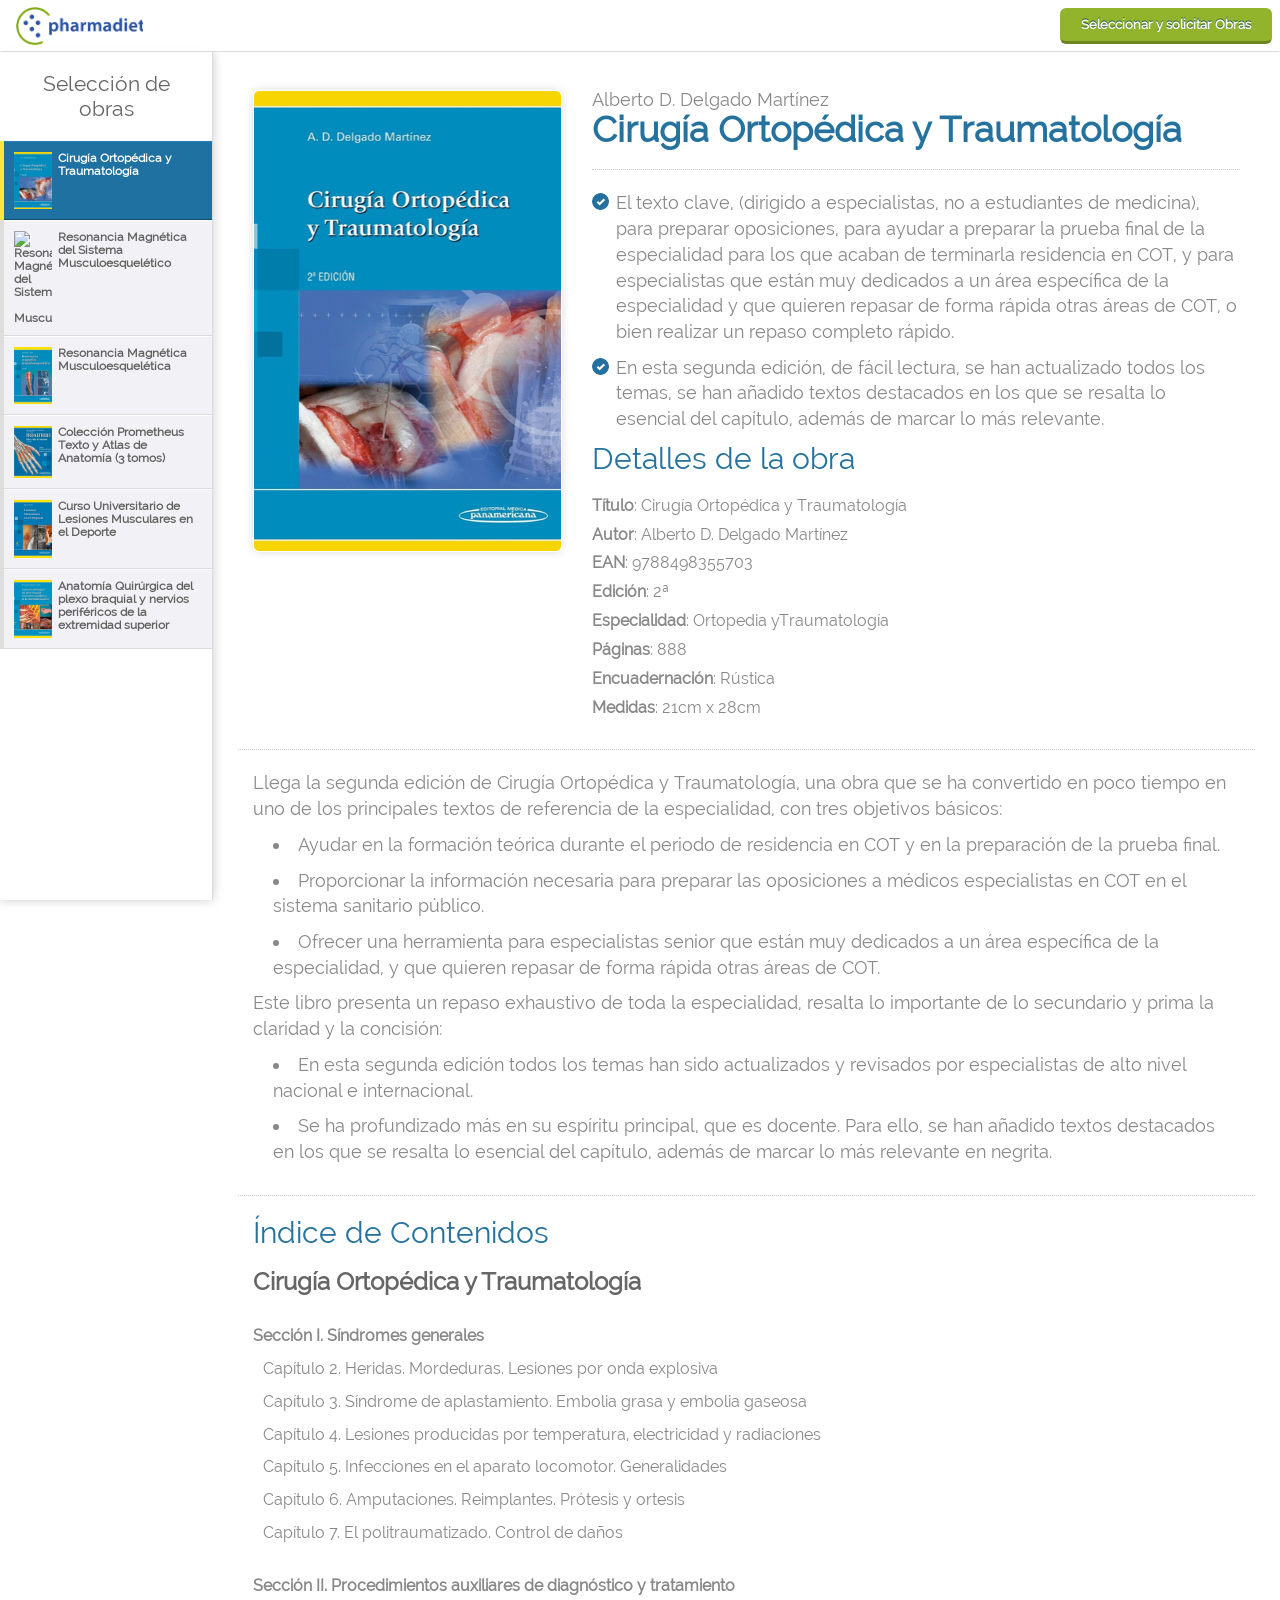
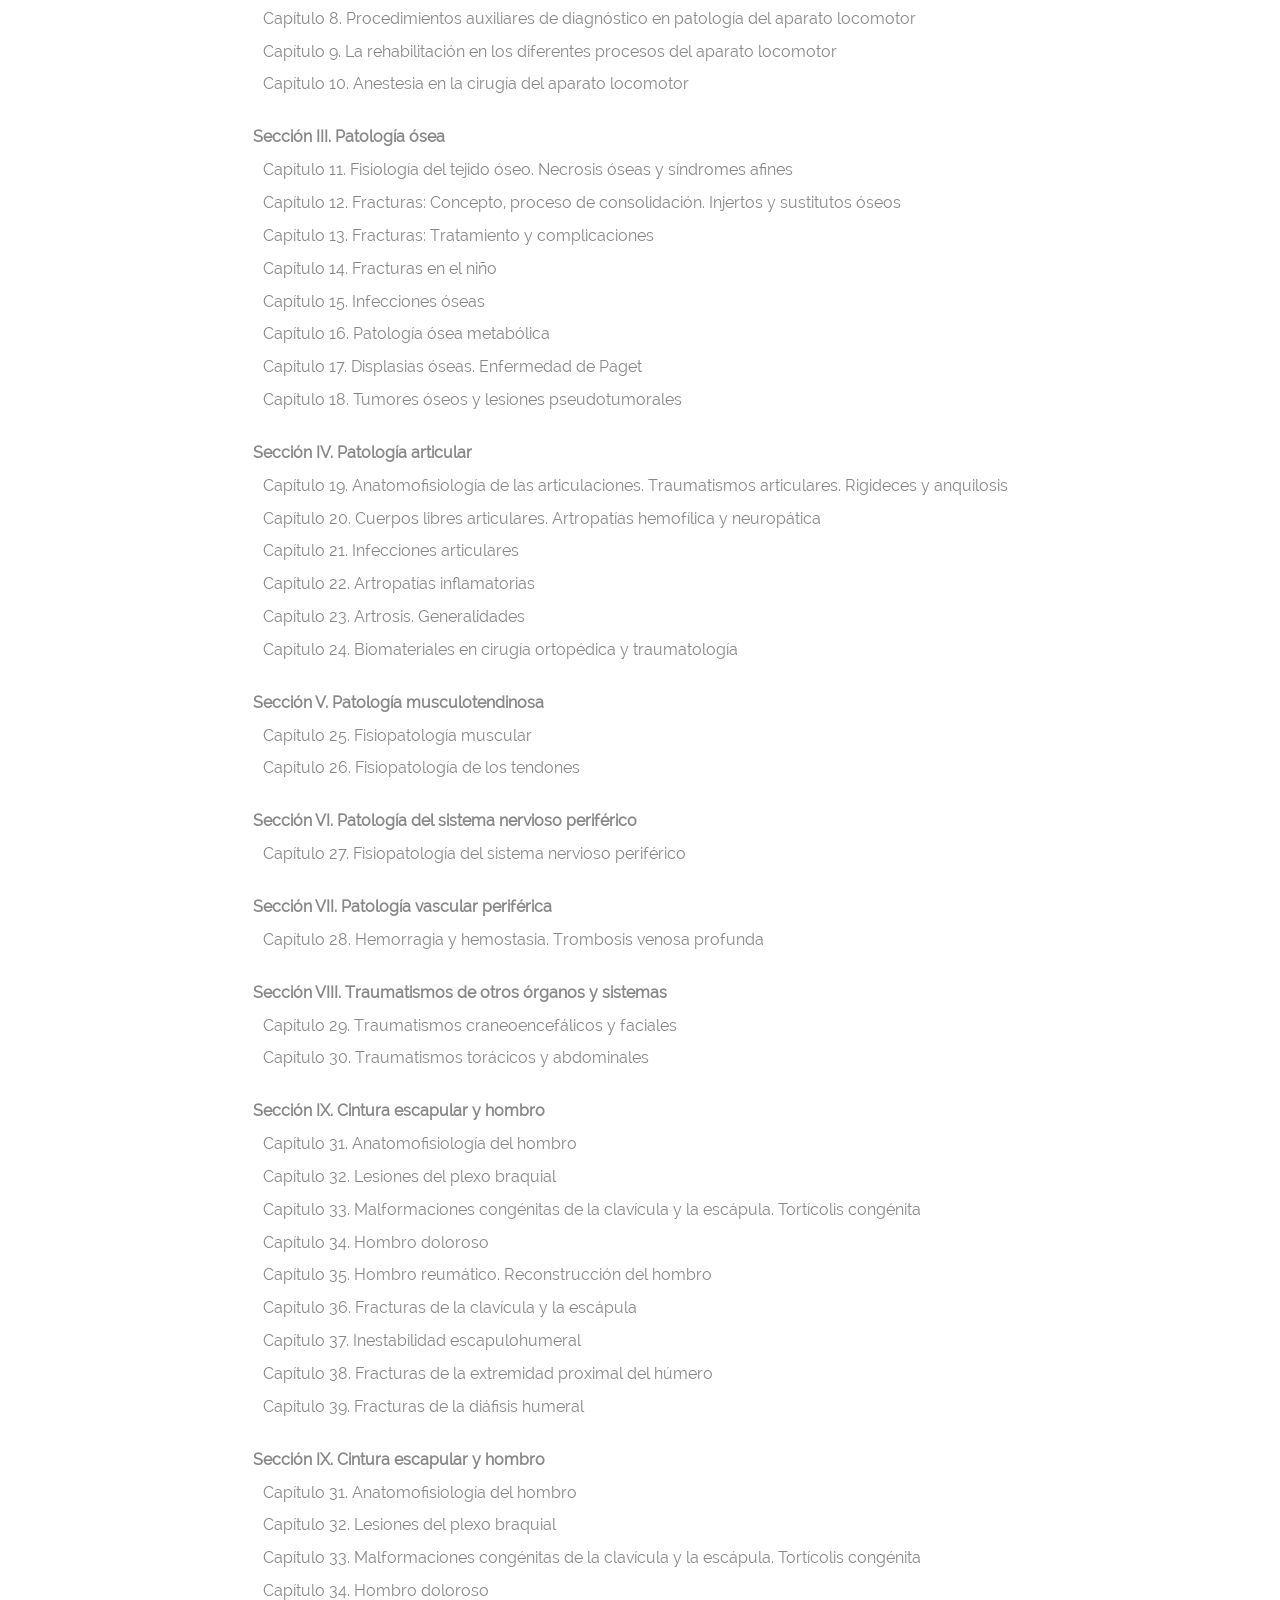
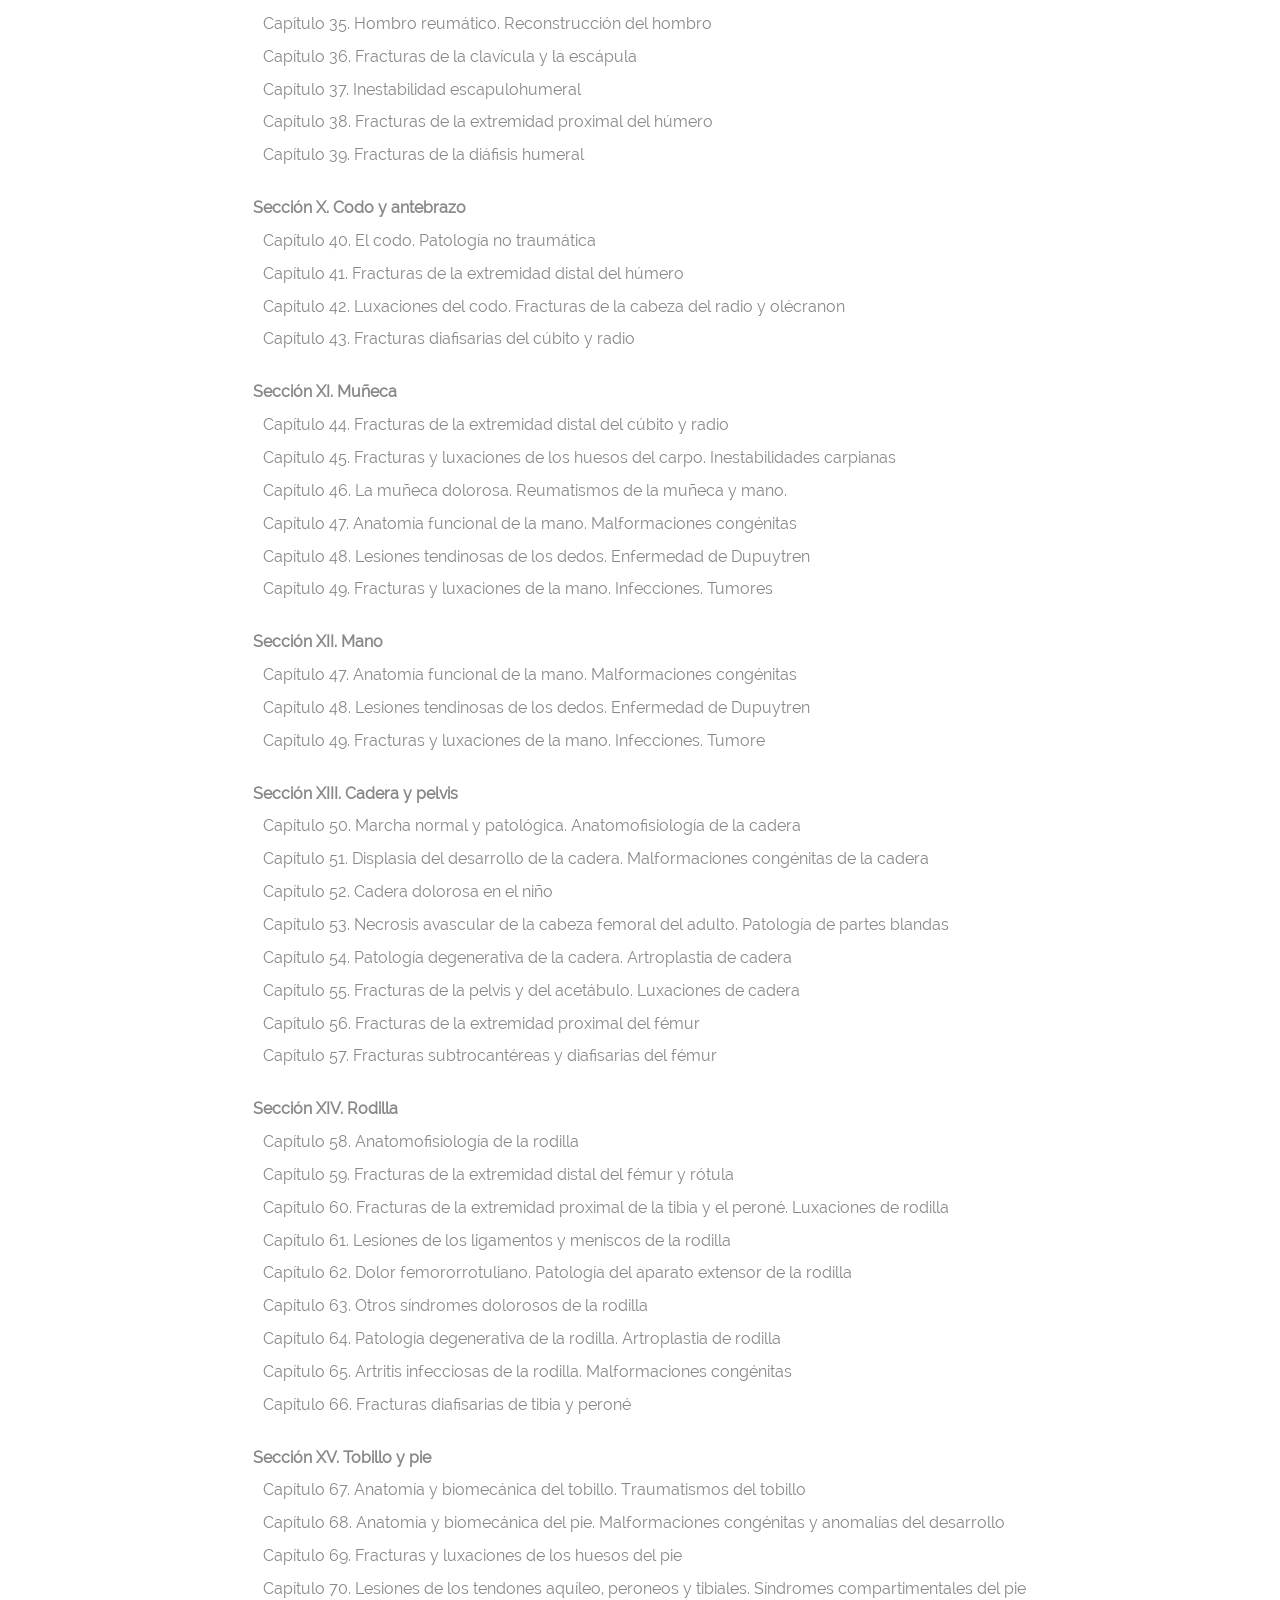
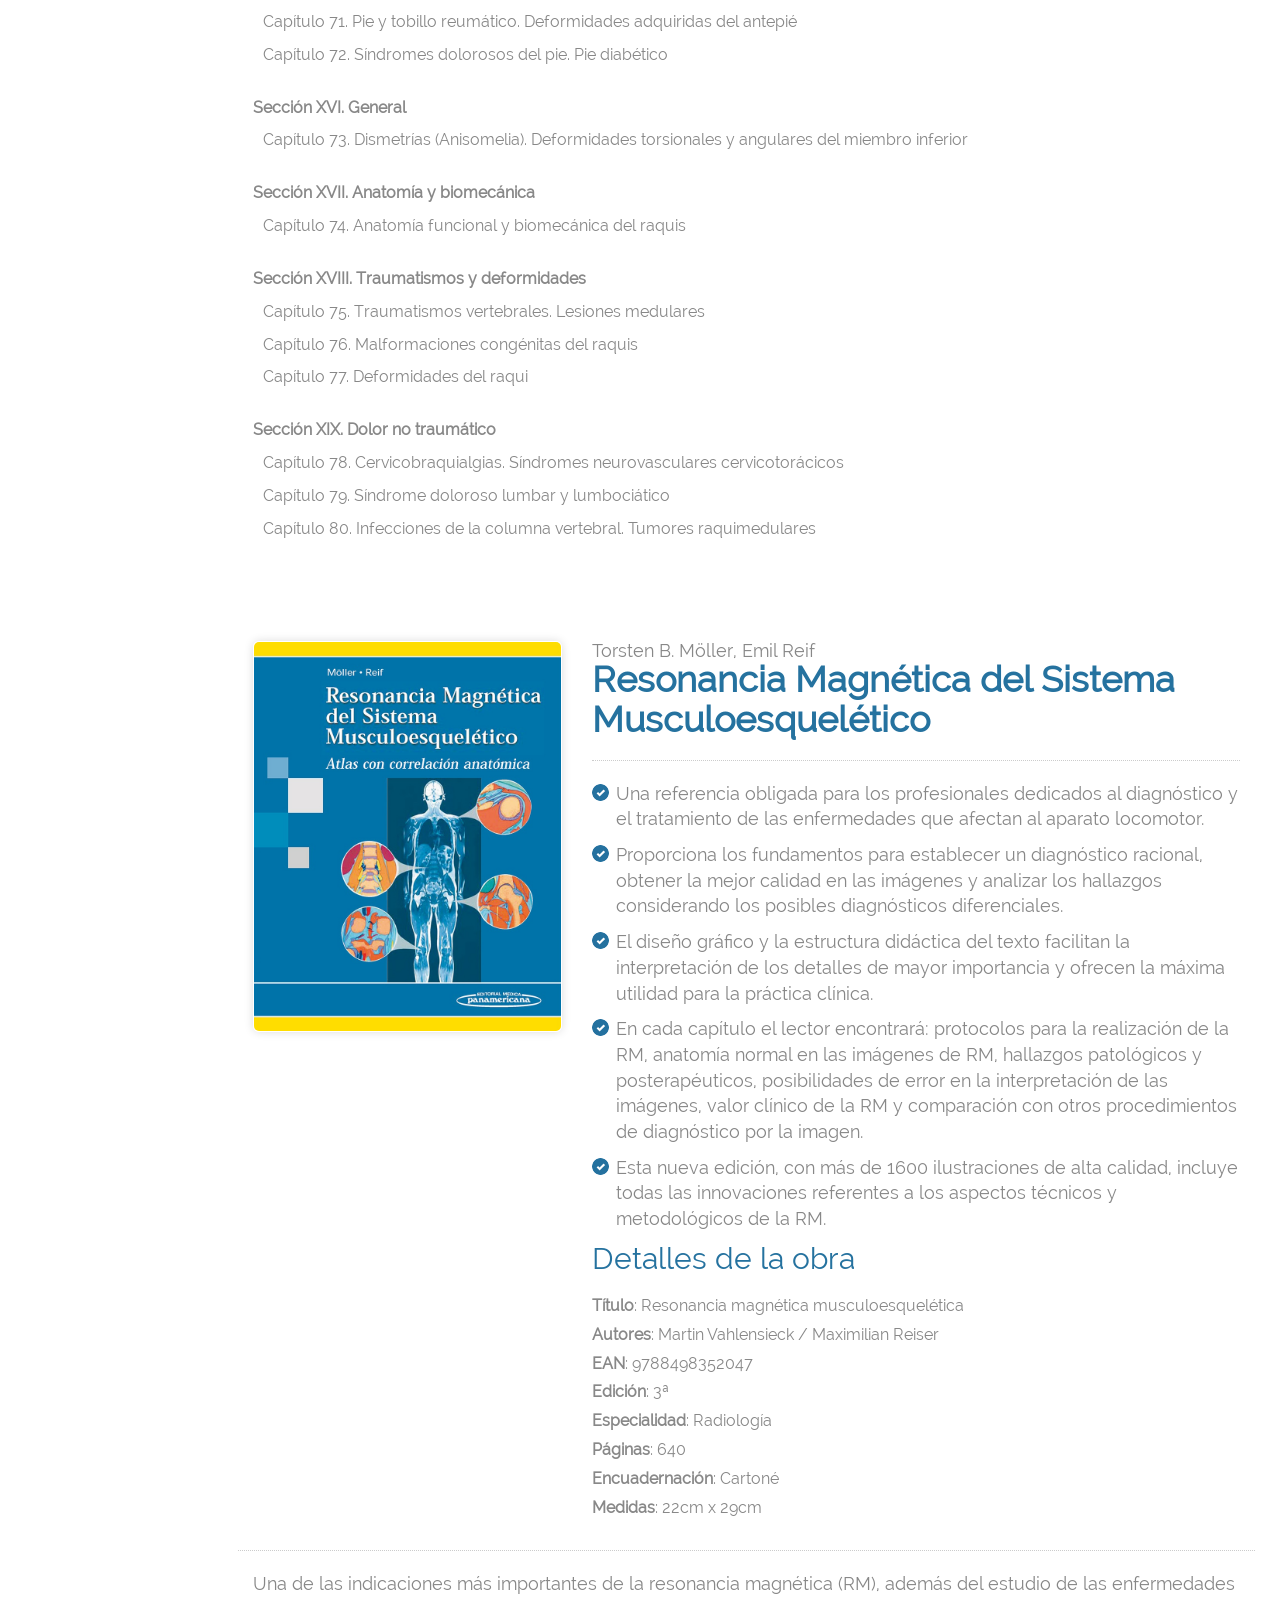
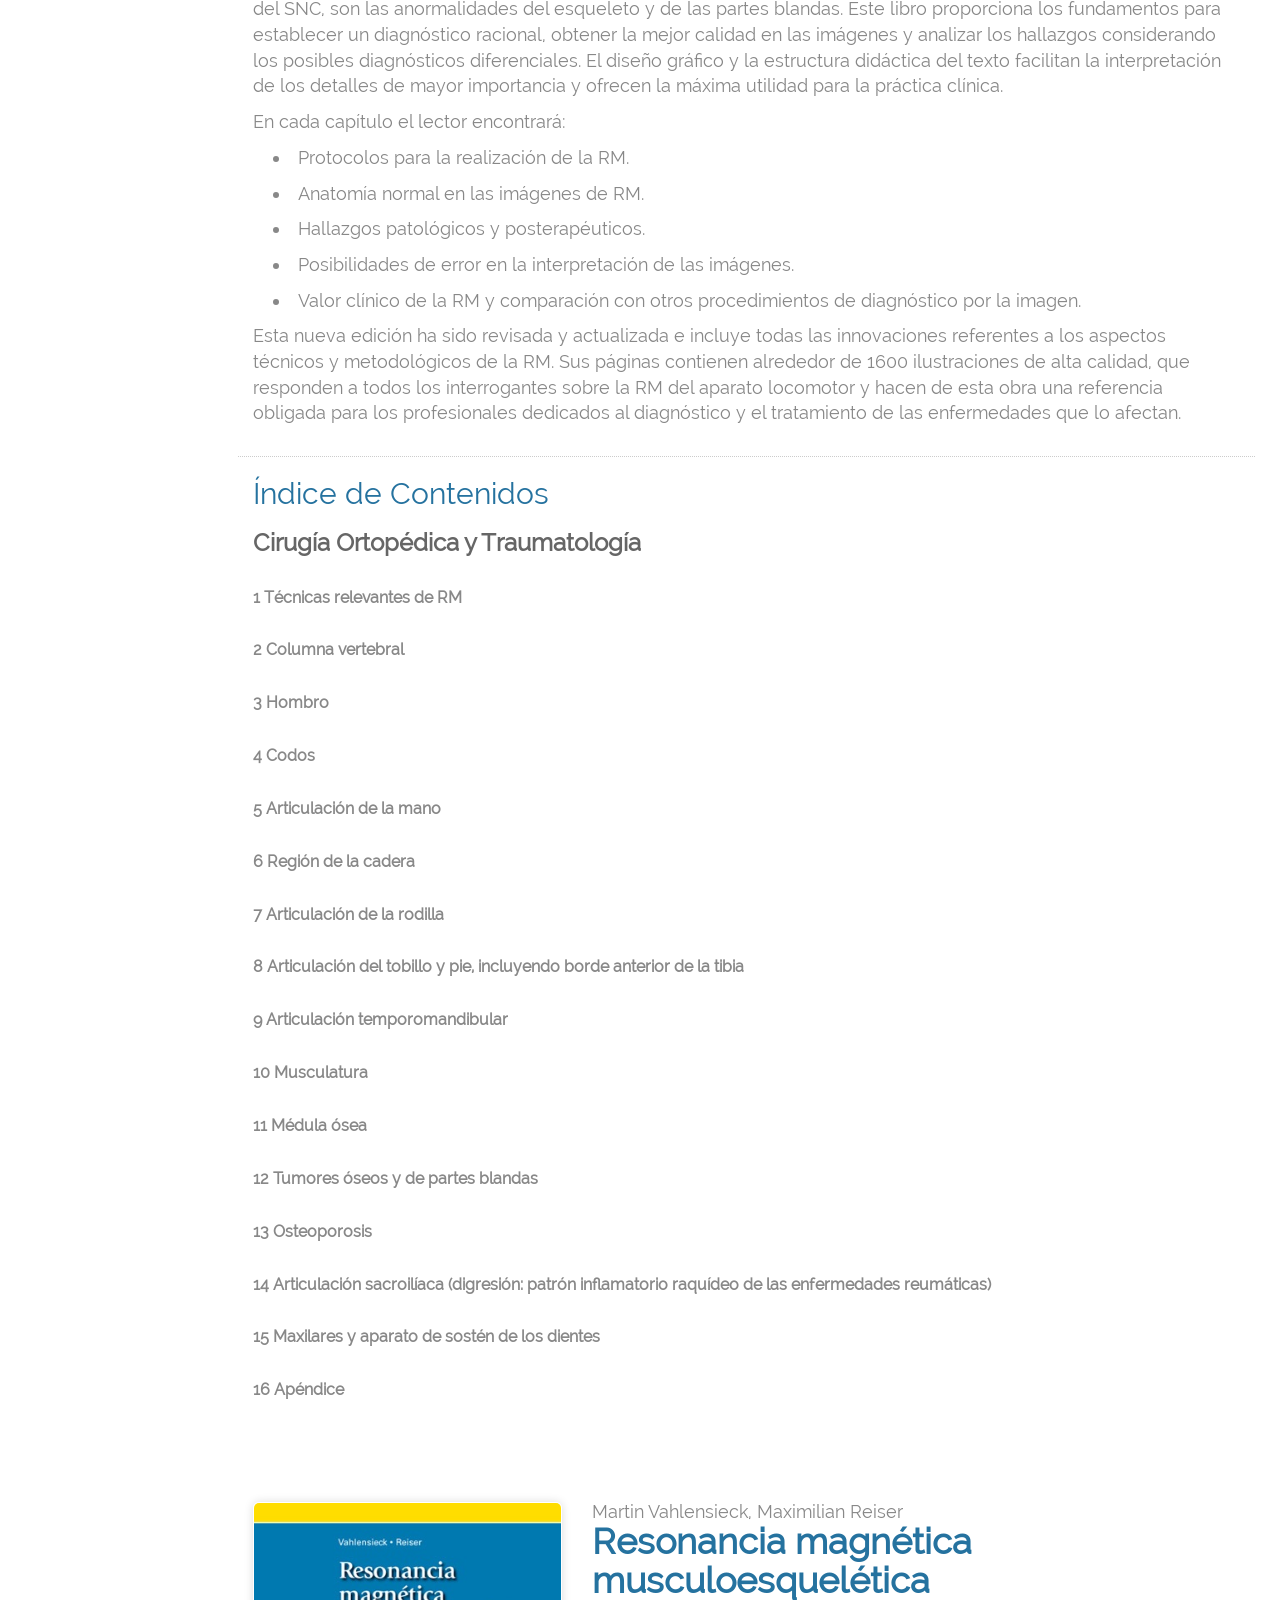
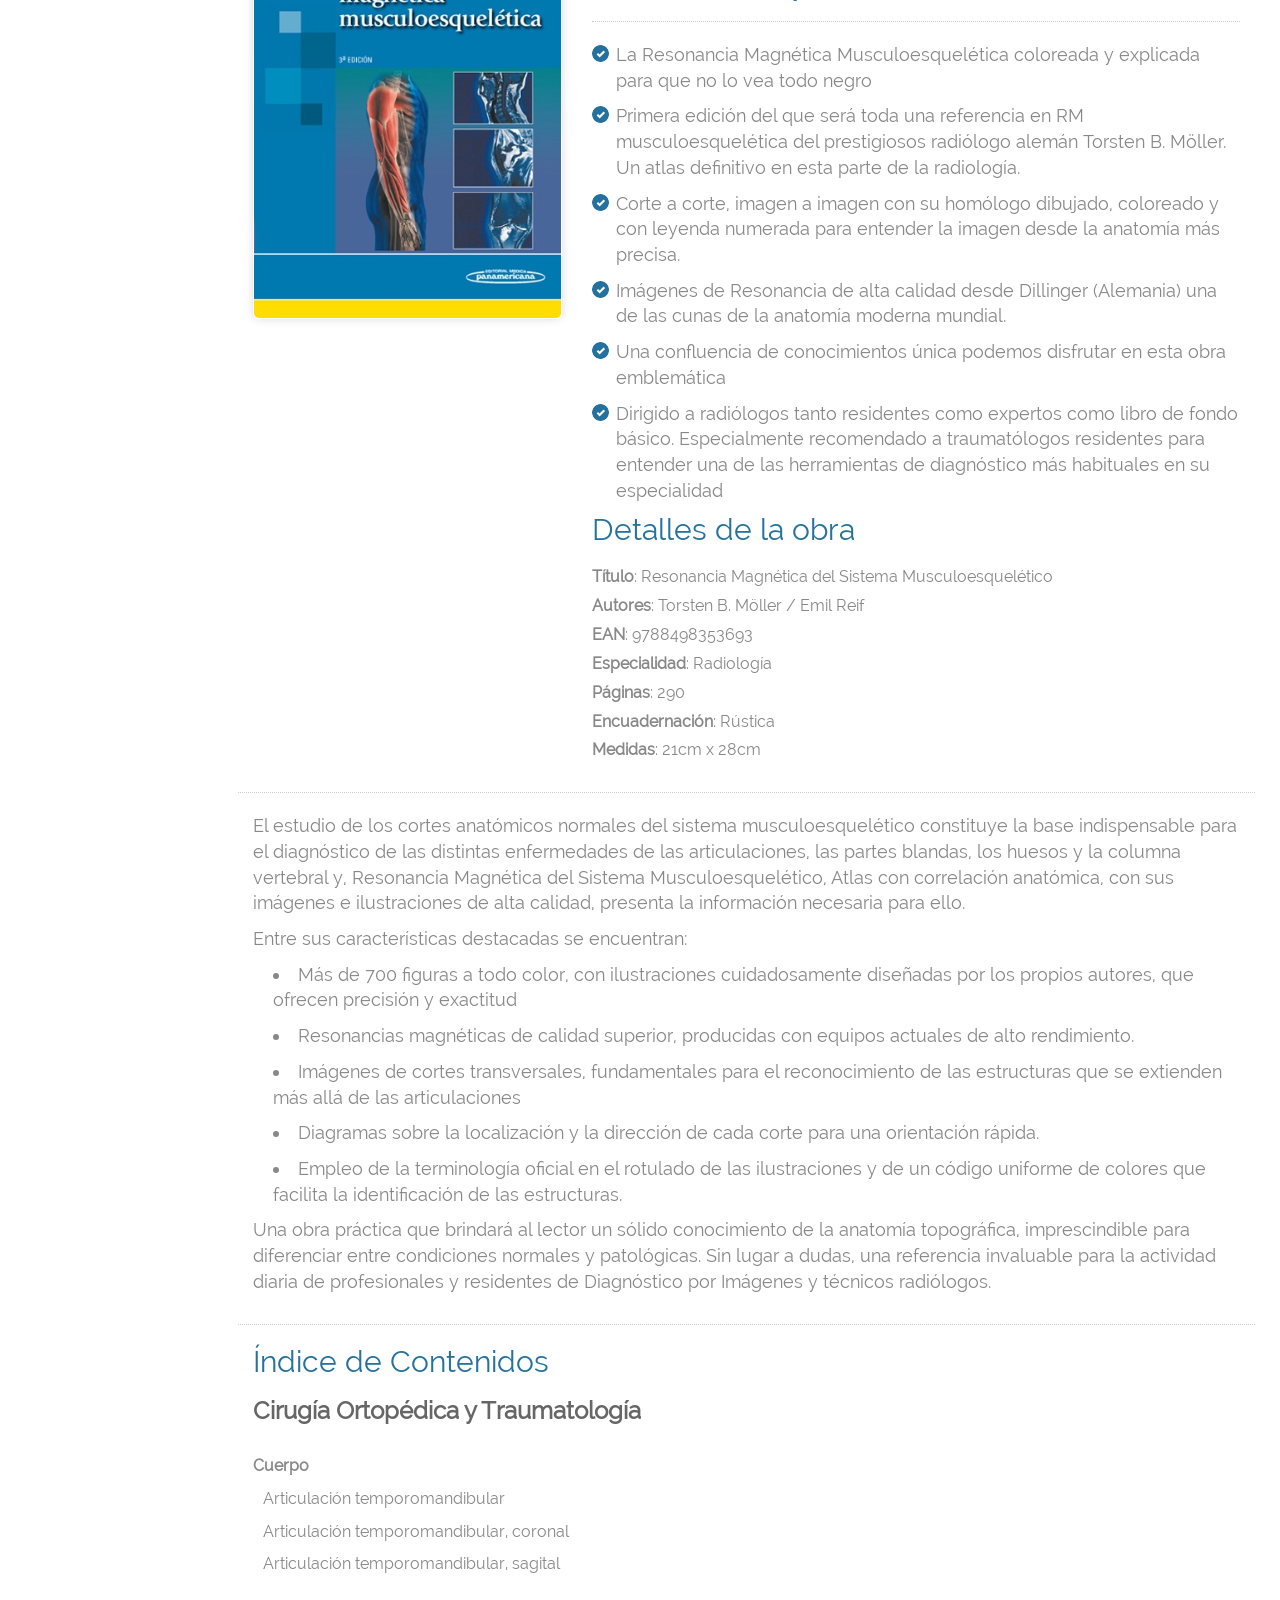
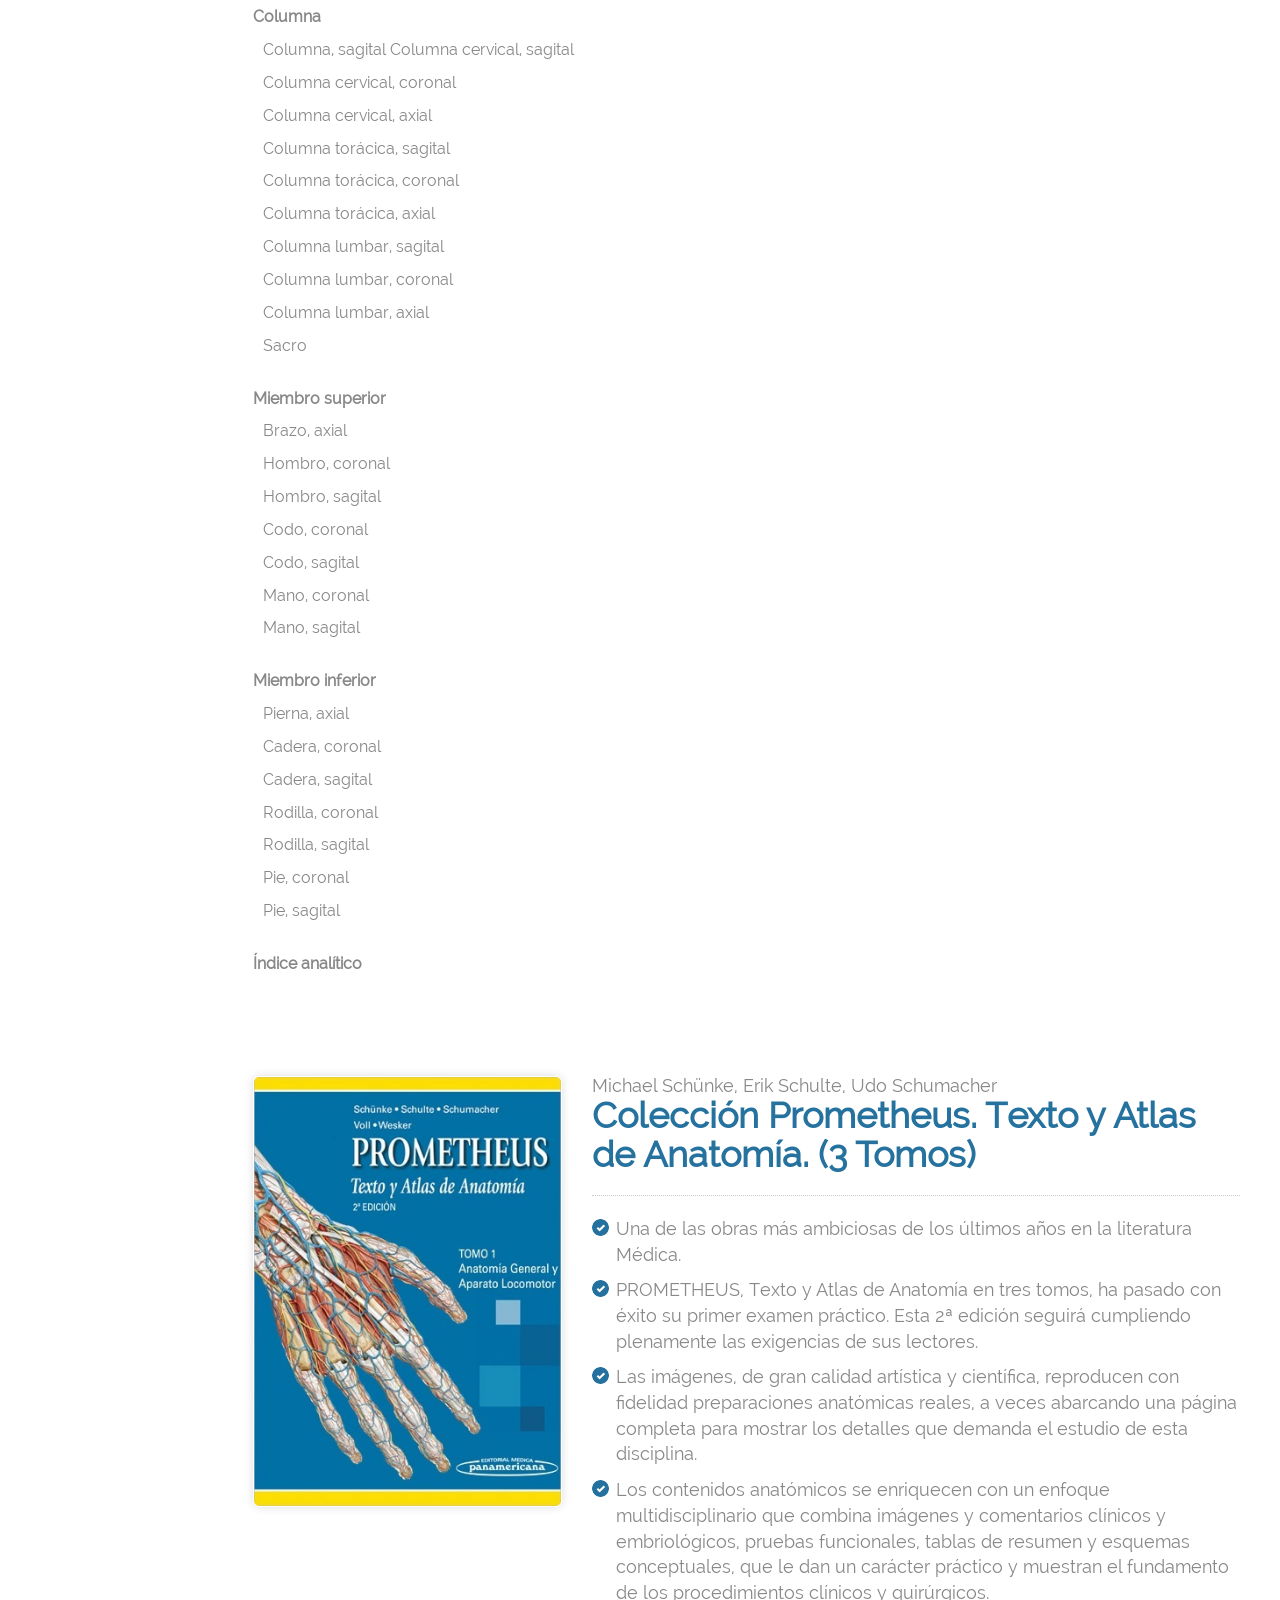
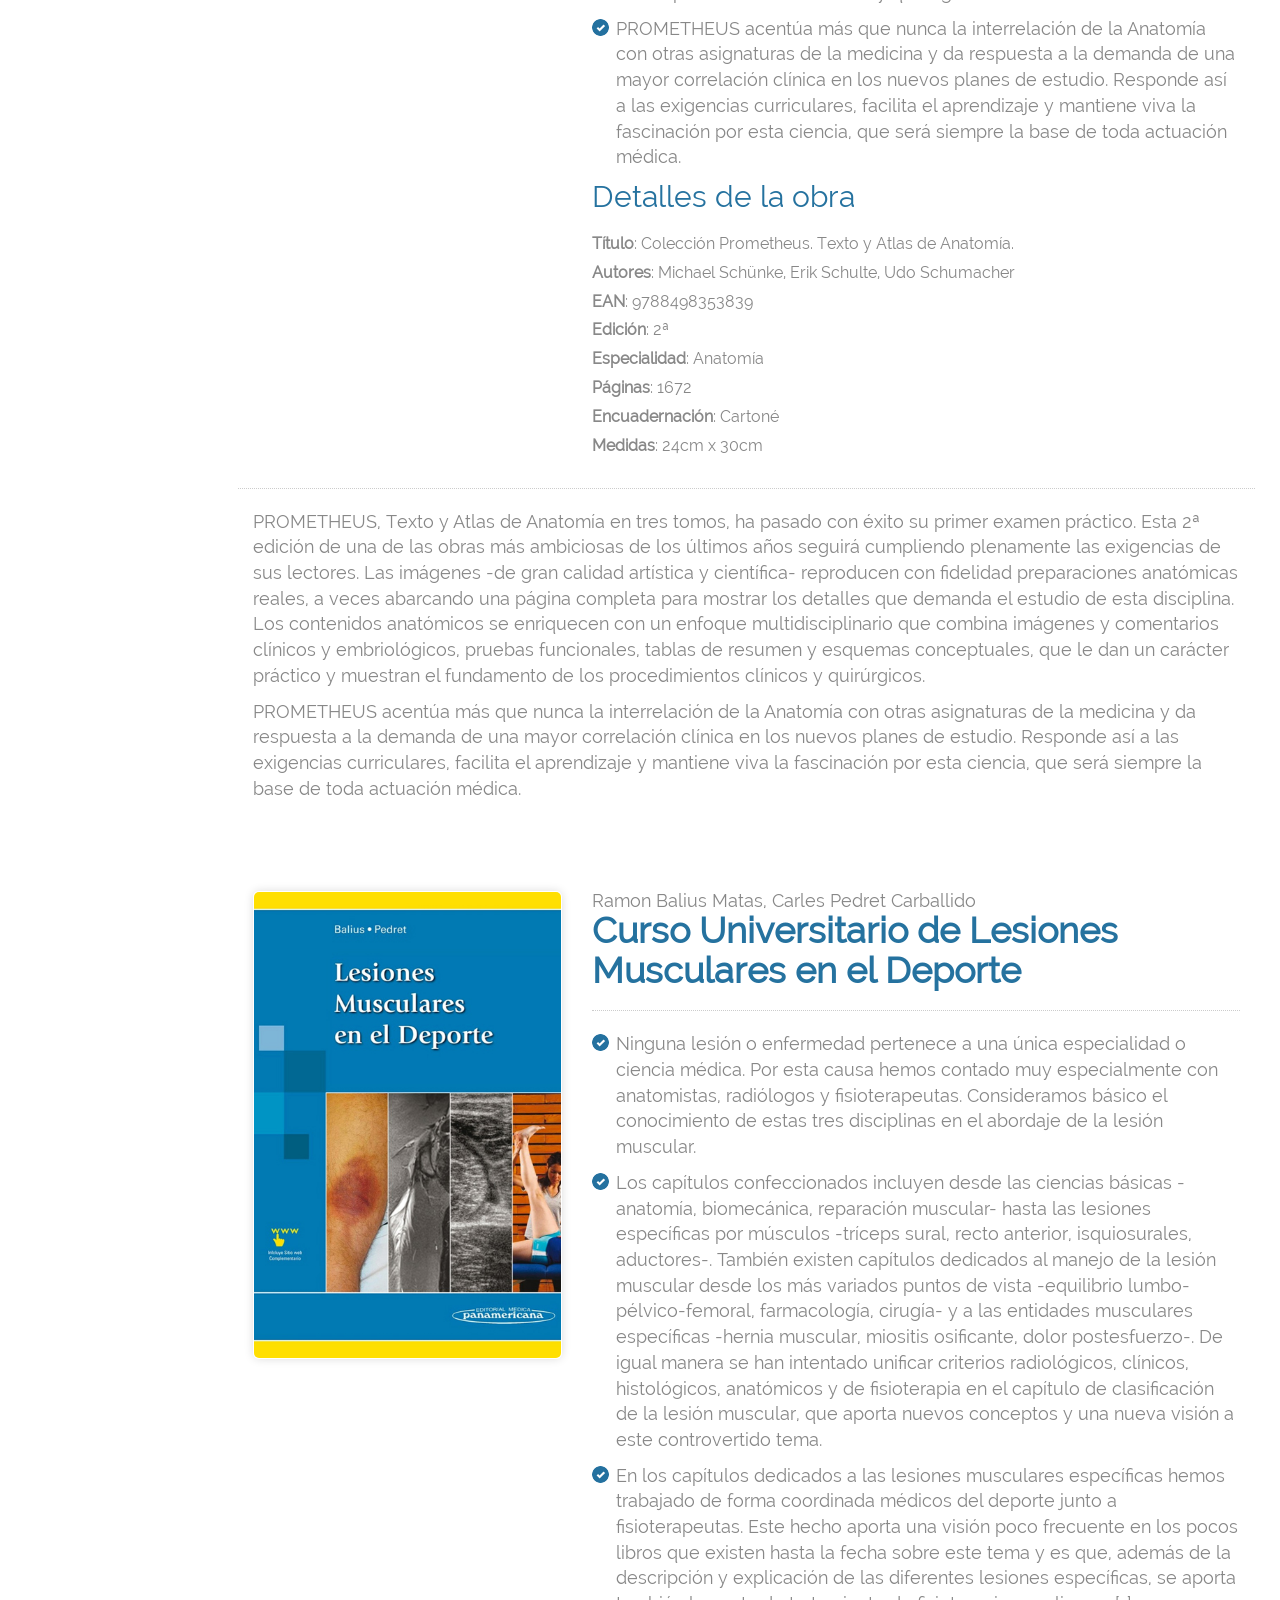
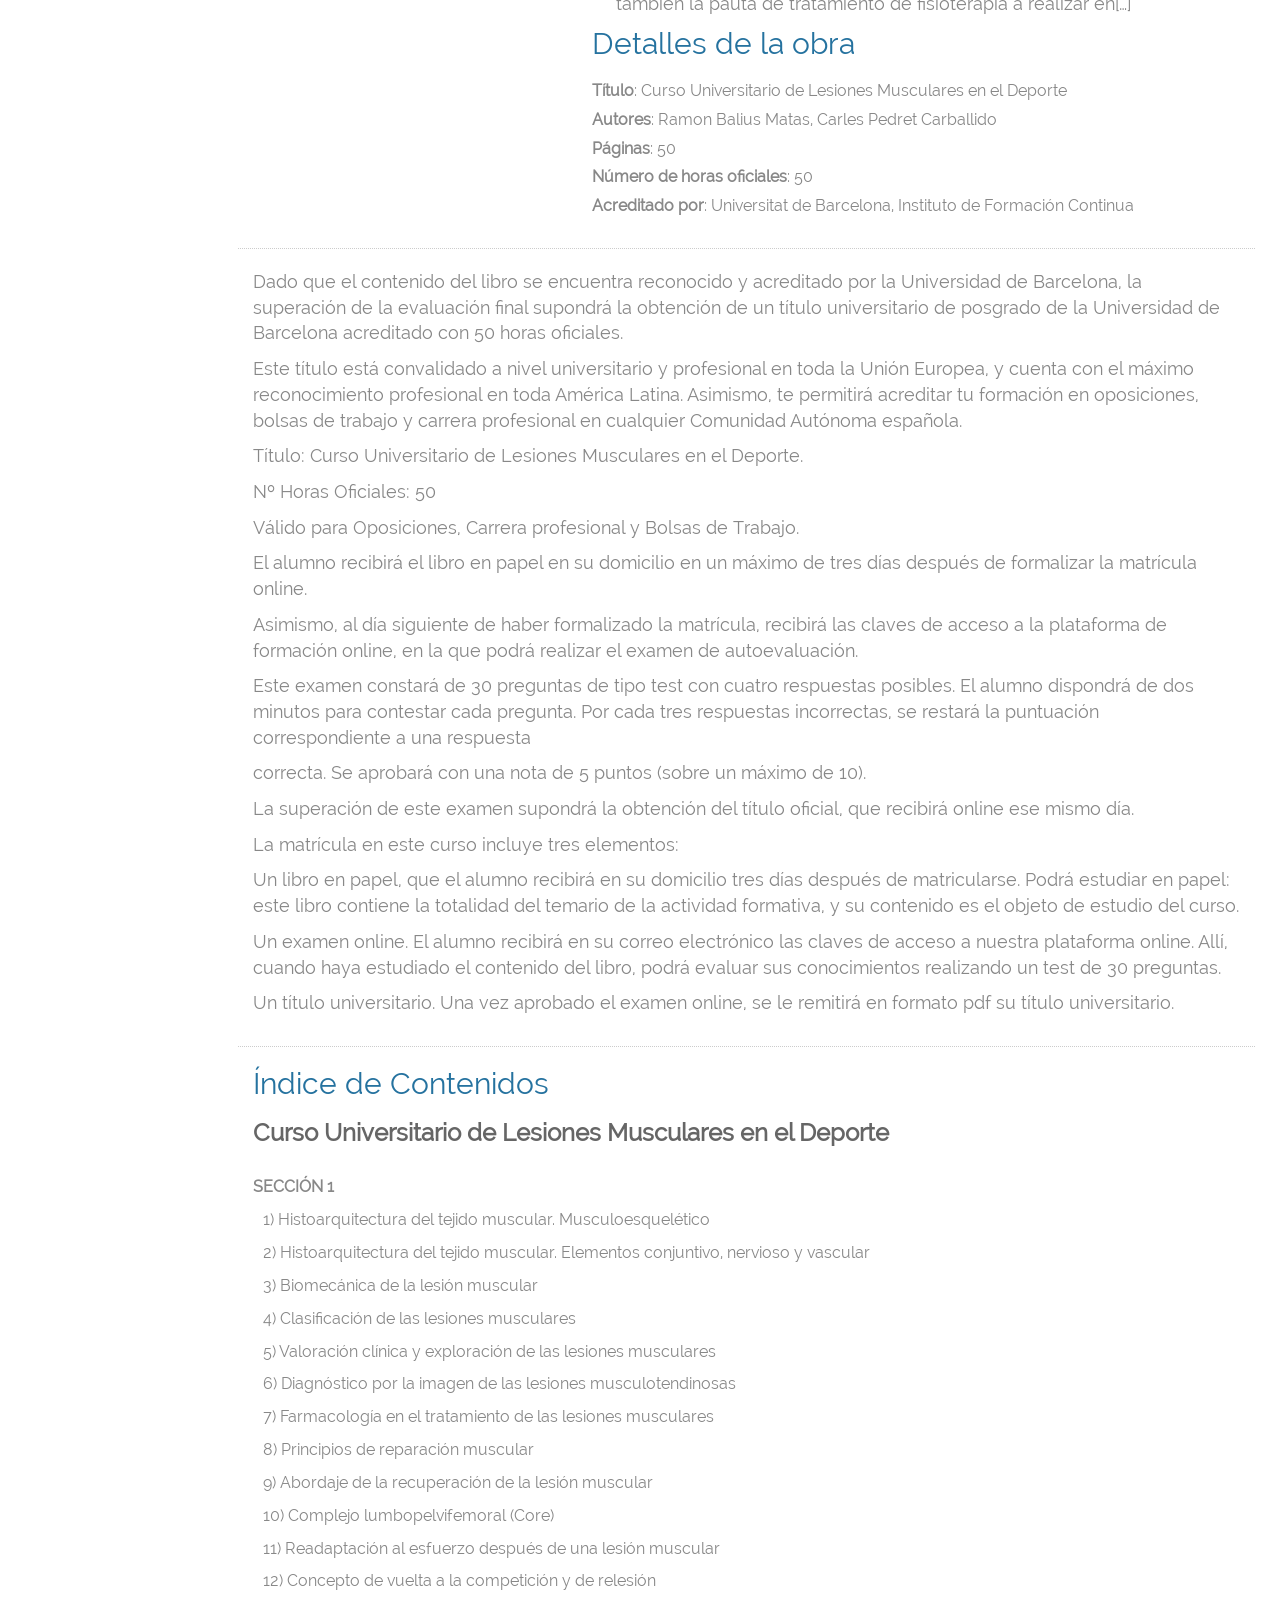
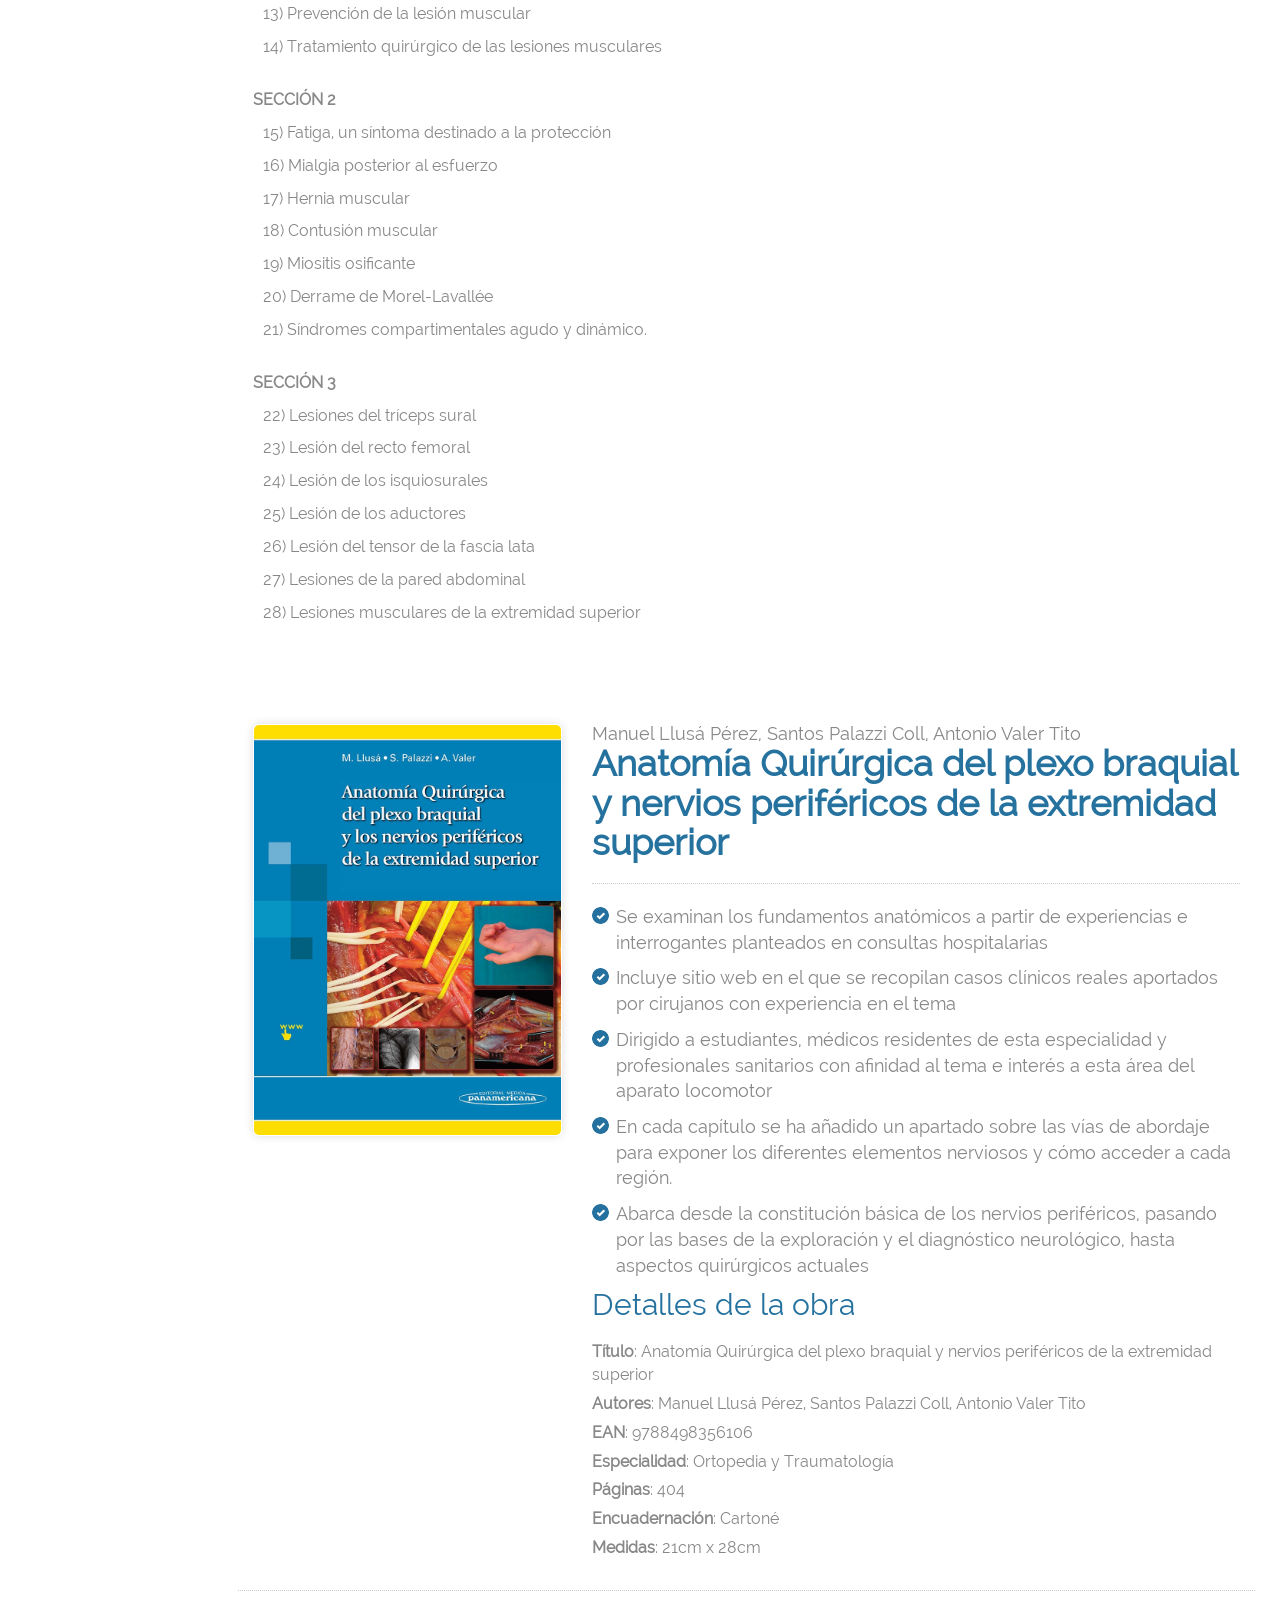
==== commit 13582d5f: "names change" ====
--- a/index.html
+++ b/index.html
@@ -129,7 +129,7 @@
             <li>
               <a href="#item2" title="" >
                 <figure>
-                  <img src="img/thumbs/resonanciaMagneticaDelSistemaMusculoesqueletico.jpg" title="Resonancia Magnética ​
+                  <img src="img/thumbs/cover5.jpg" title="Resonancia Magnética ​
 del Sistema ​
 Musculoesquelético" alt="Resonancia Magnética ​
 del Sistema ​
@@ -225,7 +225,7 @@
           <div id="item1" class="row"> 
             
             <div class="col-xs-12 col-sm-4 placeholder">
-              <img class="img-responsive" alt="200x200" src="img/booksCover/CirugiaOrtopedicayTraumatologia.jpg">
+              <img class="img-responsive" alt="200x200" src="img/booksCover/cover2.jpg">
             </div>
 
             <div class="col-xs-12 col-sm-8 placeholder">
@@ -449,7 +449,7 @@
           <div id="item2" class="row"> 
             
             <div class="col-xs-12 col-sm-4 placeholder">
-              <img class="img-responsive" alt="200x200" src="img/booksCover/ResonanciaMagneticadelSistemaMusculoesqueletico.jpg">
+              <img class="img-responsive" alt="200x200" src="img/booksCover/cover5.jpg">
             </div>
 
             <div class="col-xs-12 col-sm-8 placeholder">
@@ -567,7 +567,7 @@
           <div id="item3" class="row"> 
             
             <div class="col-xs-12 col-sm-4 placeholder">
-              <img class="img-responsive" alt="200x200" src="img/booksCover/ResonanciaMagneticaMusculoesqueletica.jpg">
+              <img class="img-responsive" alt="200x200" src="img/booksCover/cover6.jpg">
             </div>
 
             <div class="col-xs-12 col-sm-8 placeholder">
@@ -693,7 +693,7 @@
           <div id="item4" class="row"> 
             
             <div class="col-xs-12 col-sm-4 placeholder">
-              <img class="img-responsive" alt="200x200" src="img/booksCover/ColeccionPrometheusTextoyAtlasdeAnatomia.jpg">
+              <img class="img-responsive" alt="200x200" src="img/booksCover/cover3.jpg">
             </div>
 
             <div class="col-xs-12 col-sm-8 placeholder">
@@ -764,7 +764,7 @@
           <div id="item5" class="row"> 
             
             <div class="col-xs-12 col-sm-4 placeholder">
-              <img class="img-responsive" alt="200x200" src="img/booksCover/lesionesMuscularesEnElDeporte.jpg">
+              <img class="img-responsive" alt="200x200" src="img/booksCover/cover4.jpg">
             </div>
 
             <div class="col-xs-12 col-sm-8 placeholder">
@@ -886,7 +886,7 @@
           <div id="item6" class="row"> 
             
             <div class="col-xs-12 col-sm-4 placeholder">
-              <img class="img-responsive" alt="200x200" src="img/booksCover/AnatomiaQuirurgicaDelPlexoBraquialNerviosPeriféricosExtremidadSuperior.jpg">
+              <img class="img-responsive" alt="200x200" src="img/booksCover/cover1.jpg">
             </div>
 
             <div class="col-xs-12 col-sm-8 placeholder">
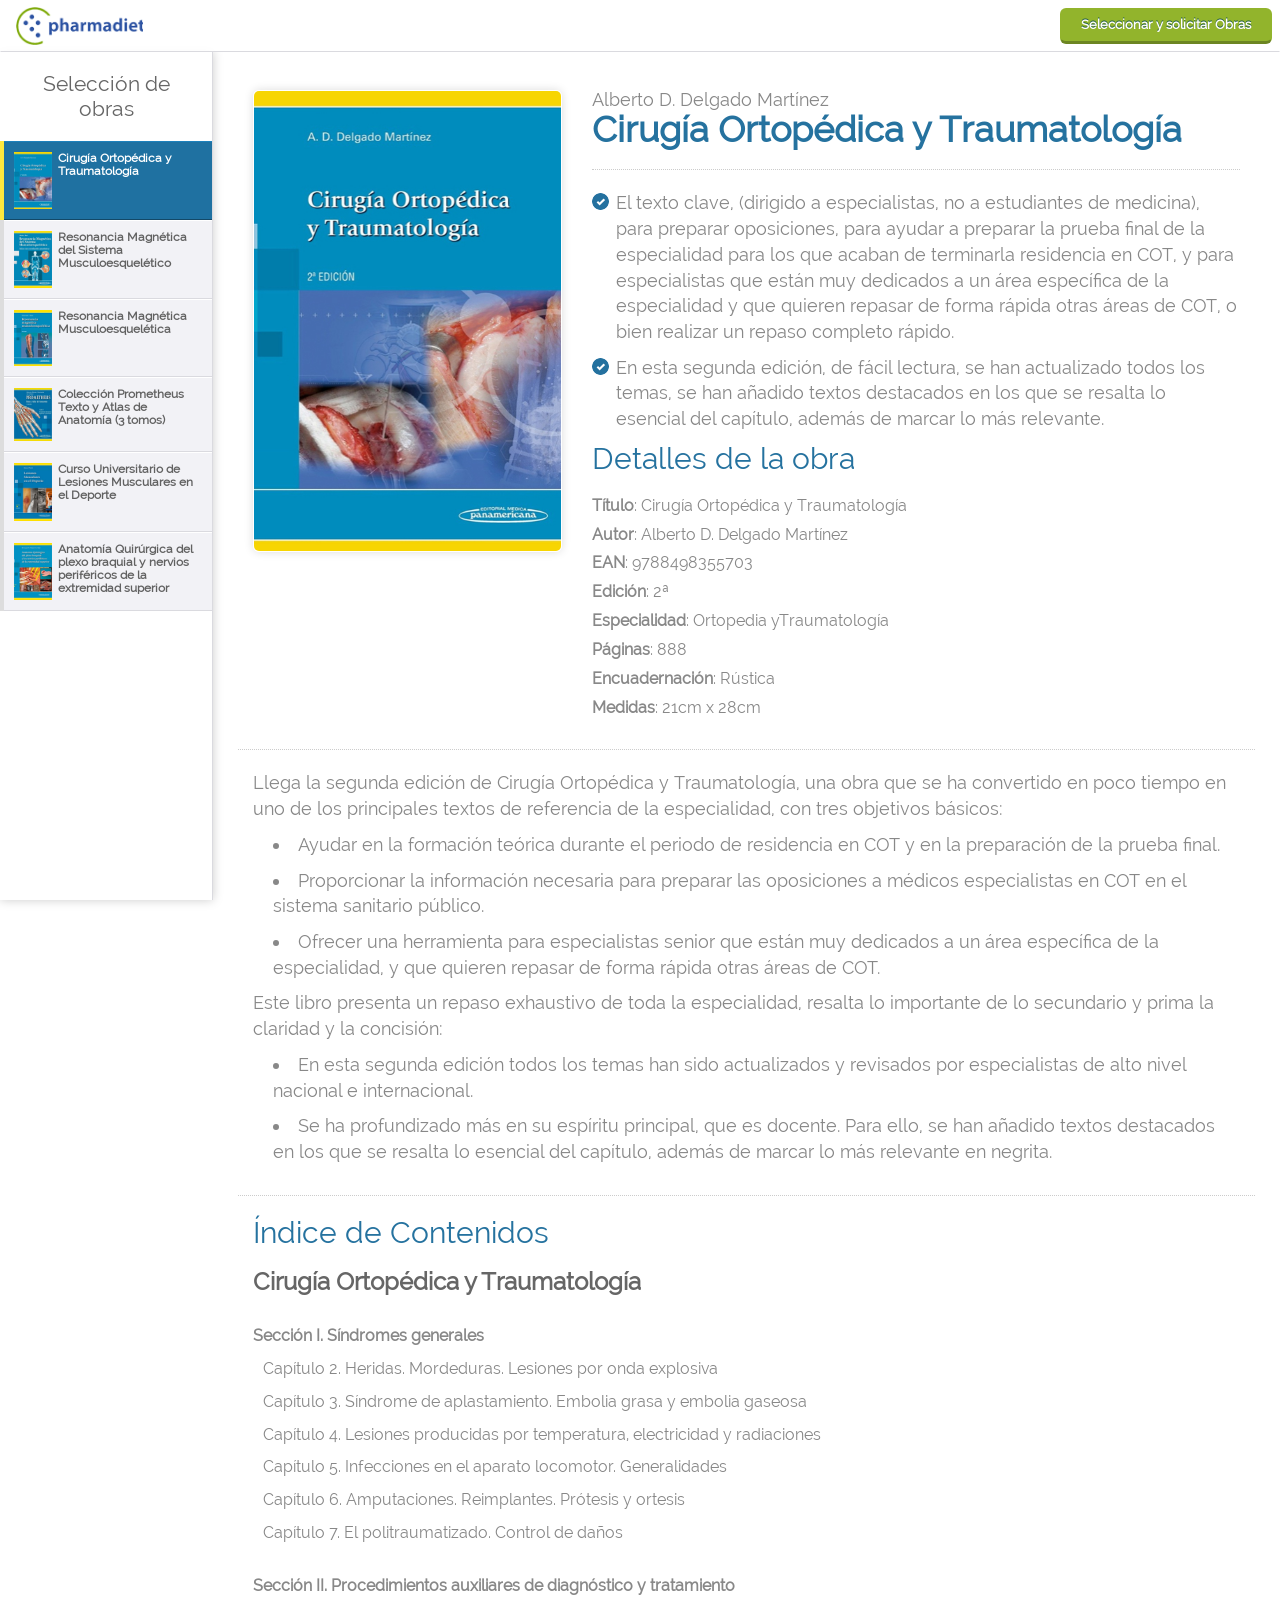
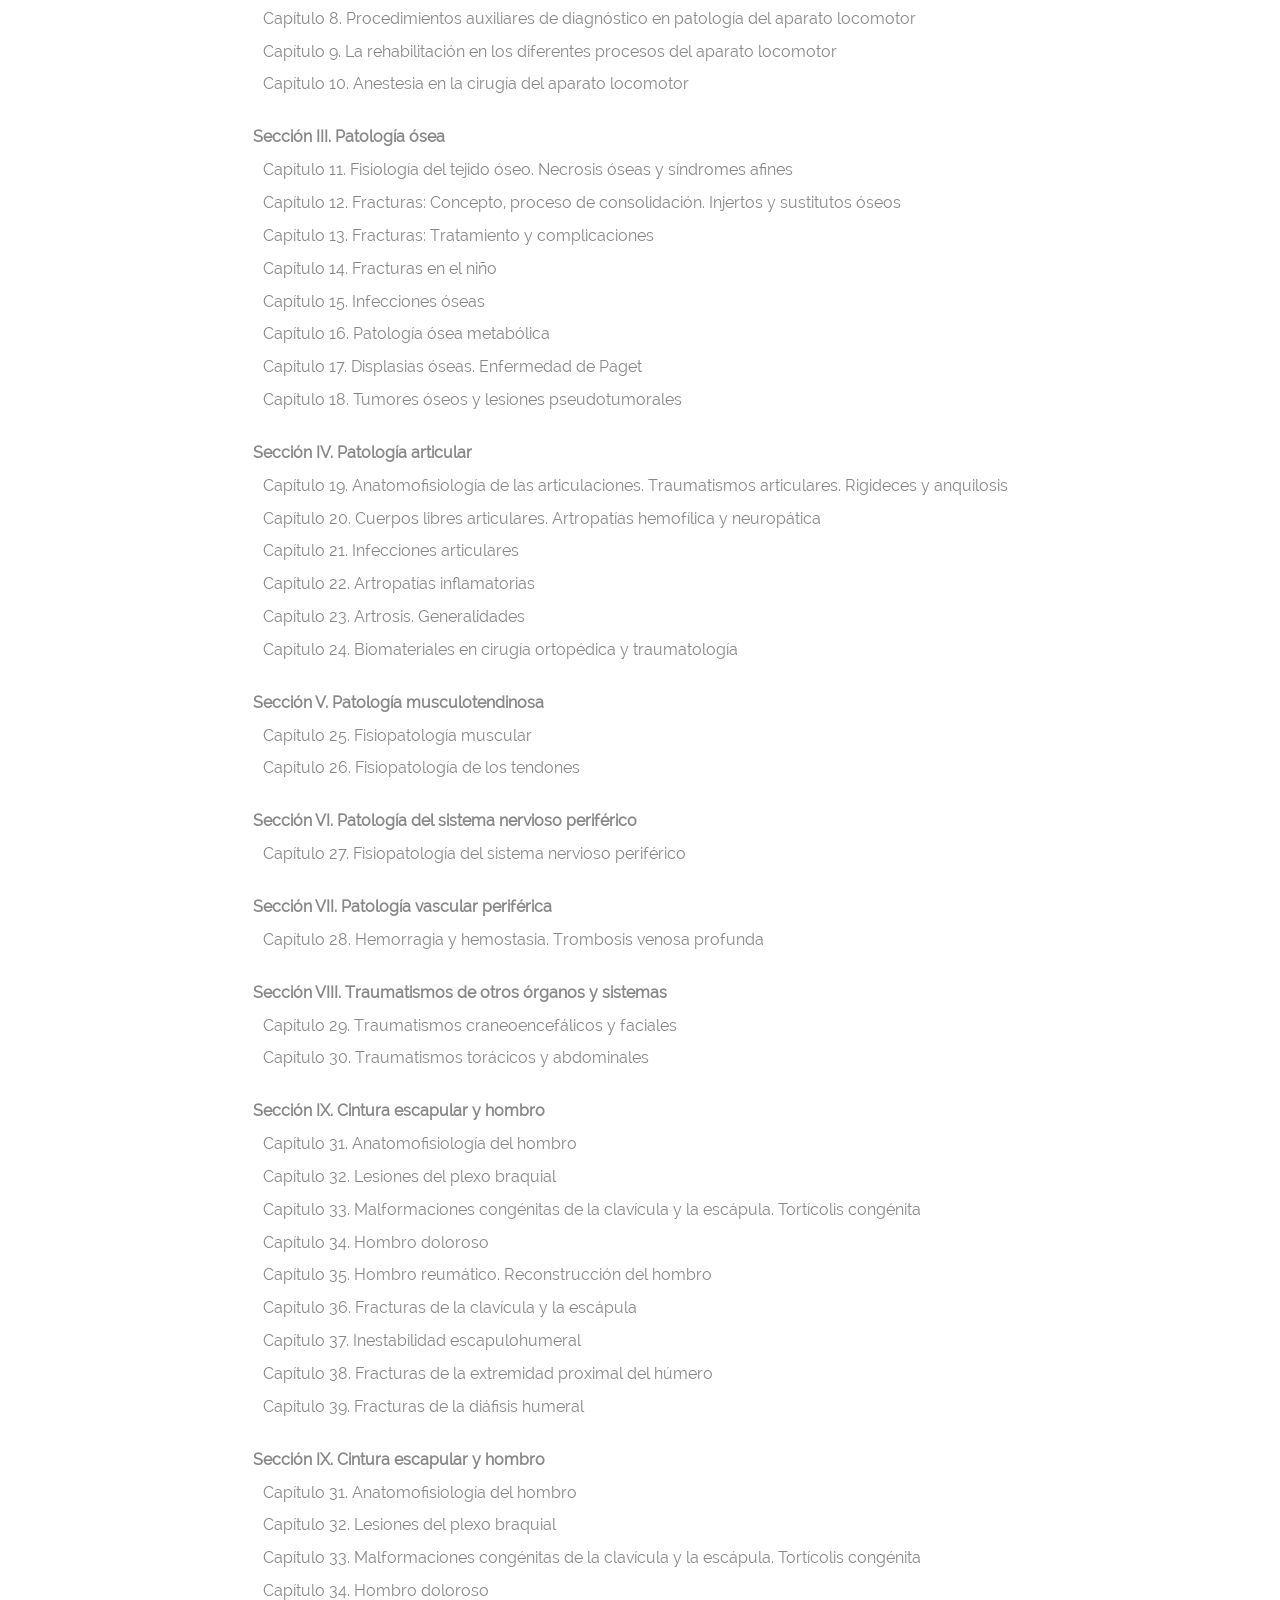
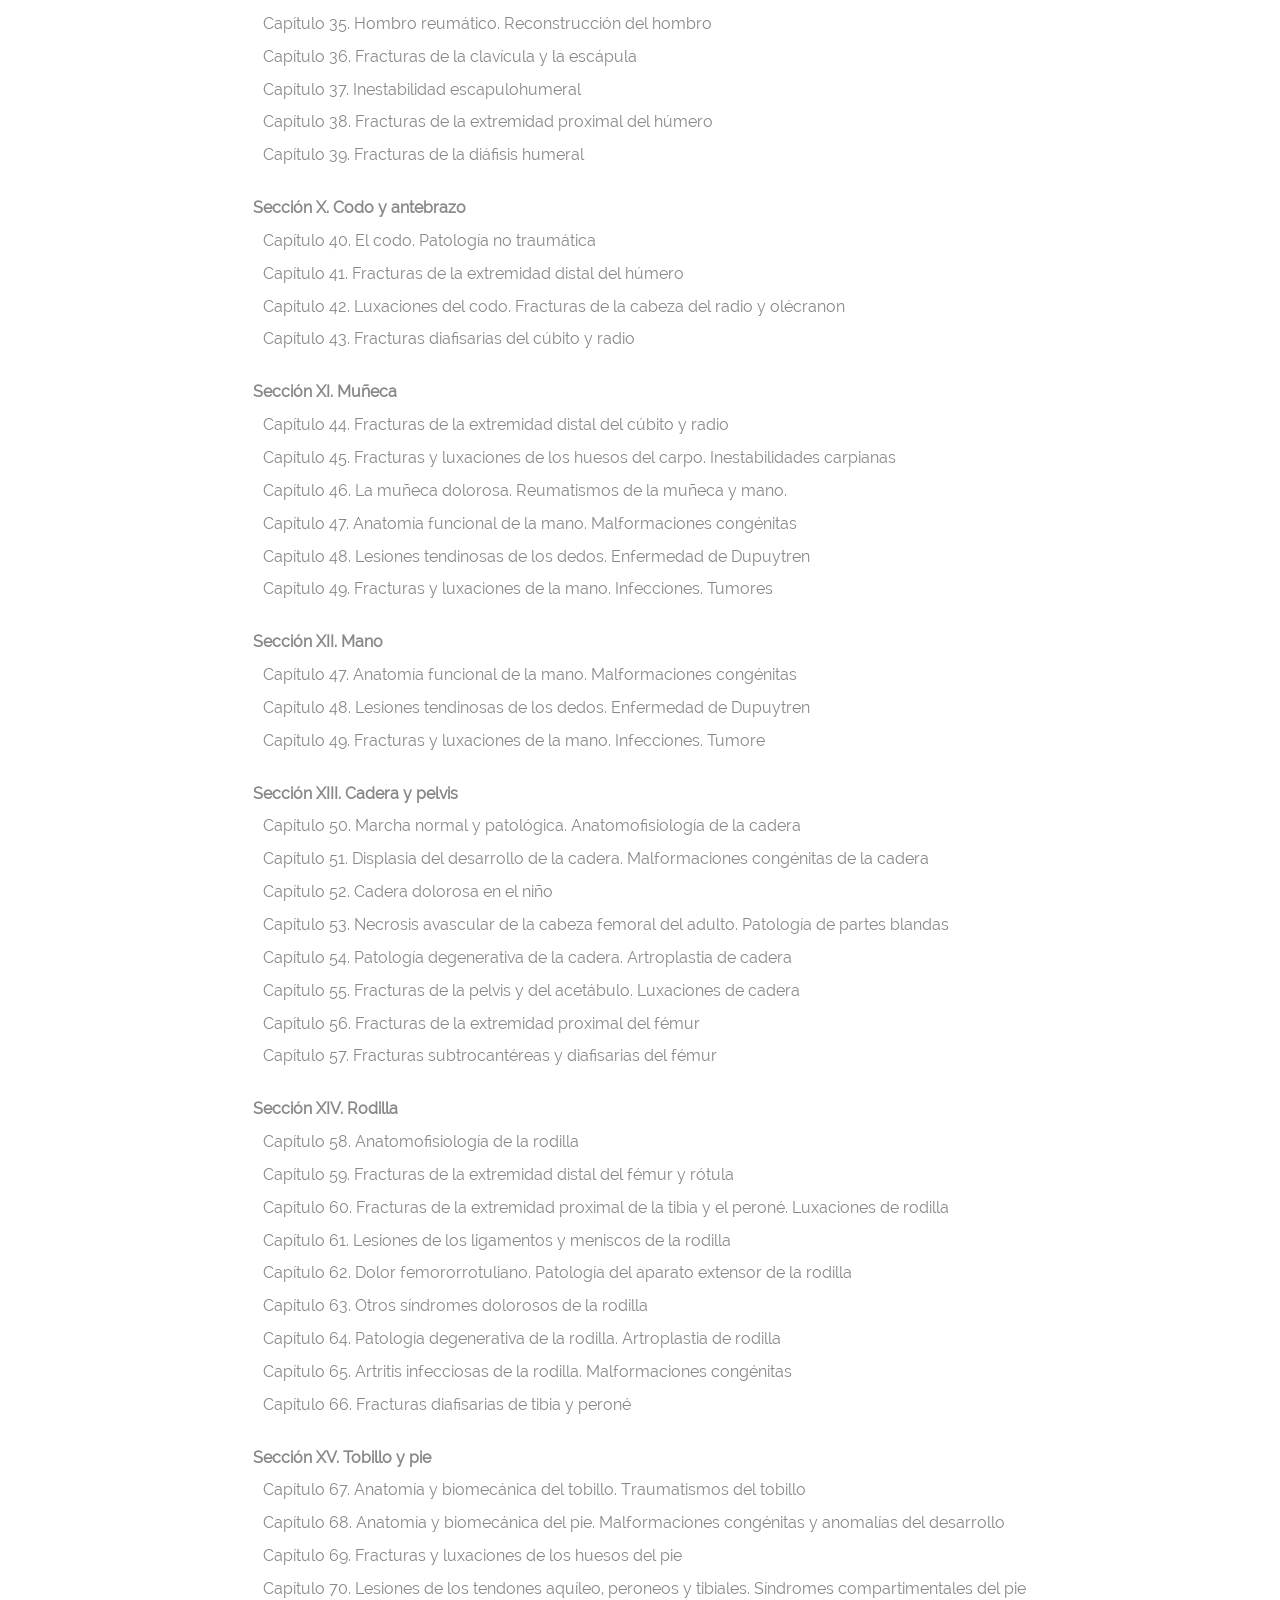
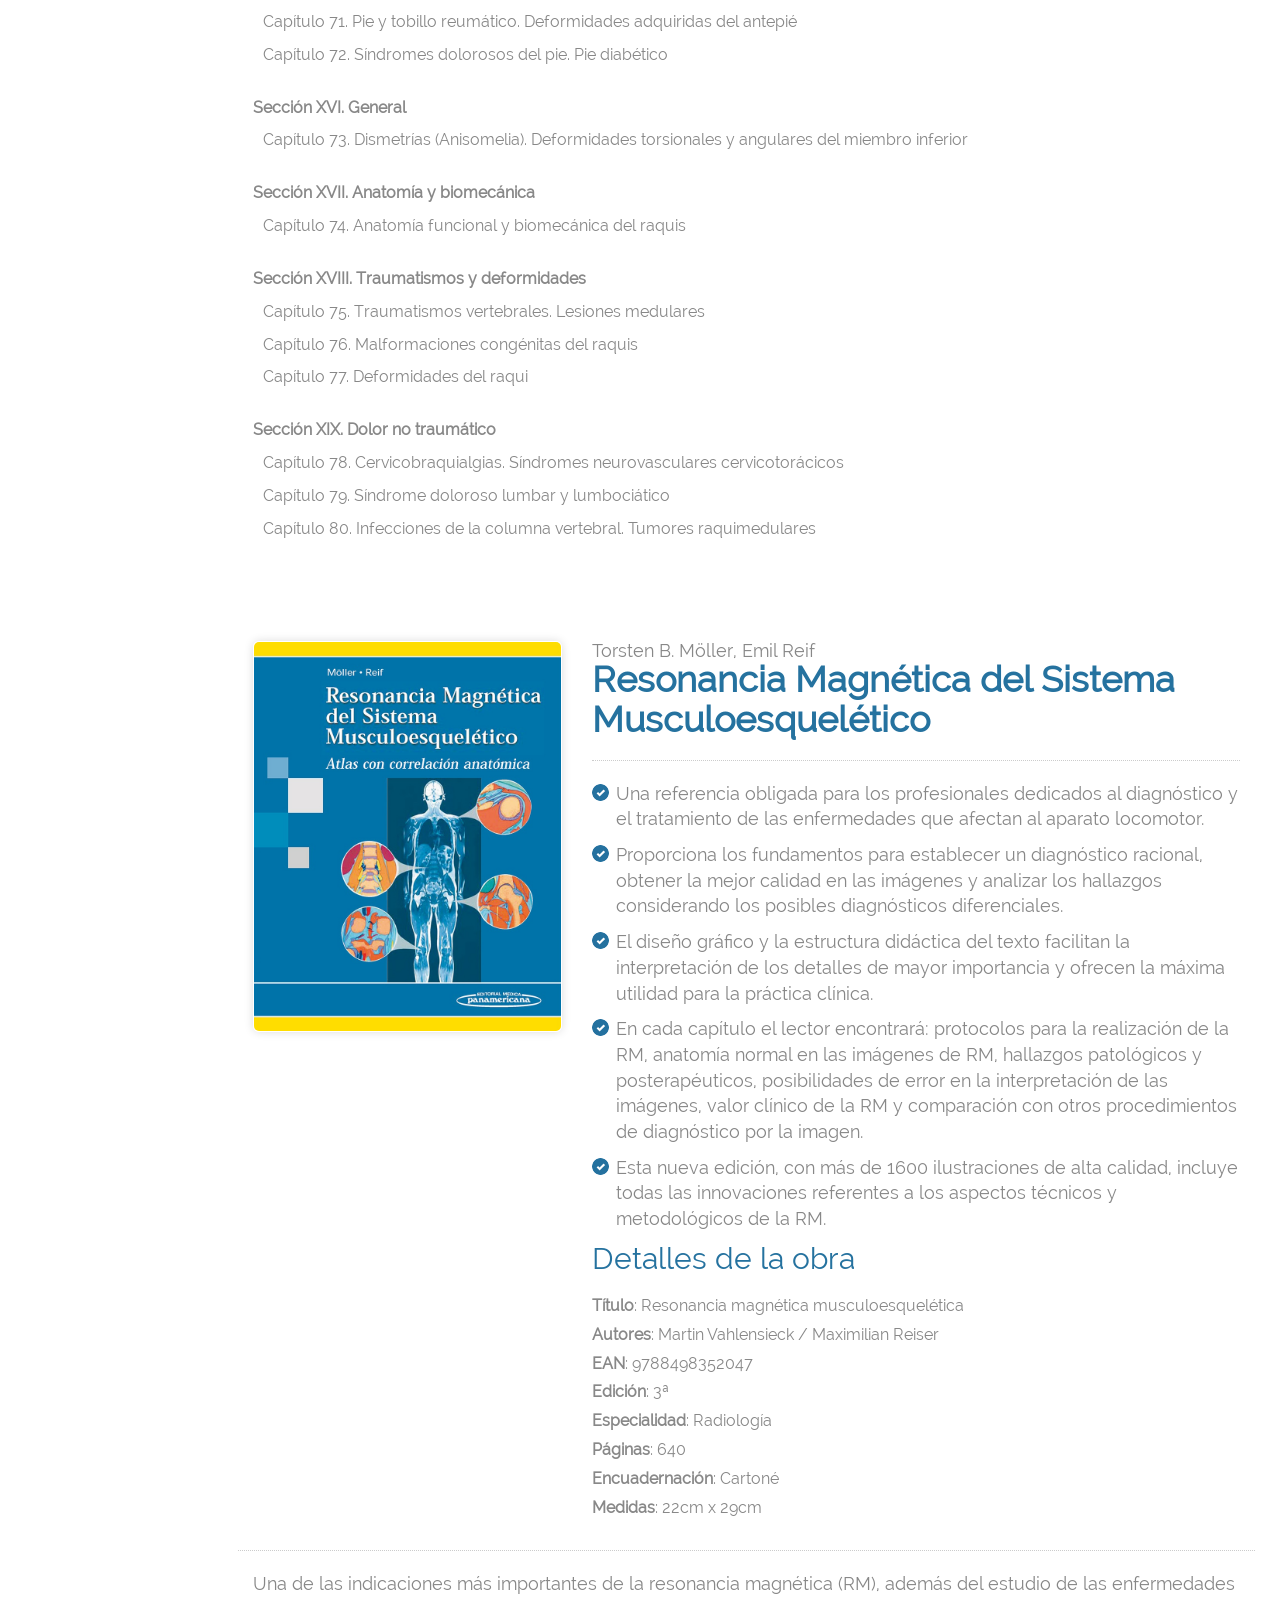
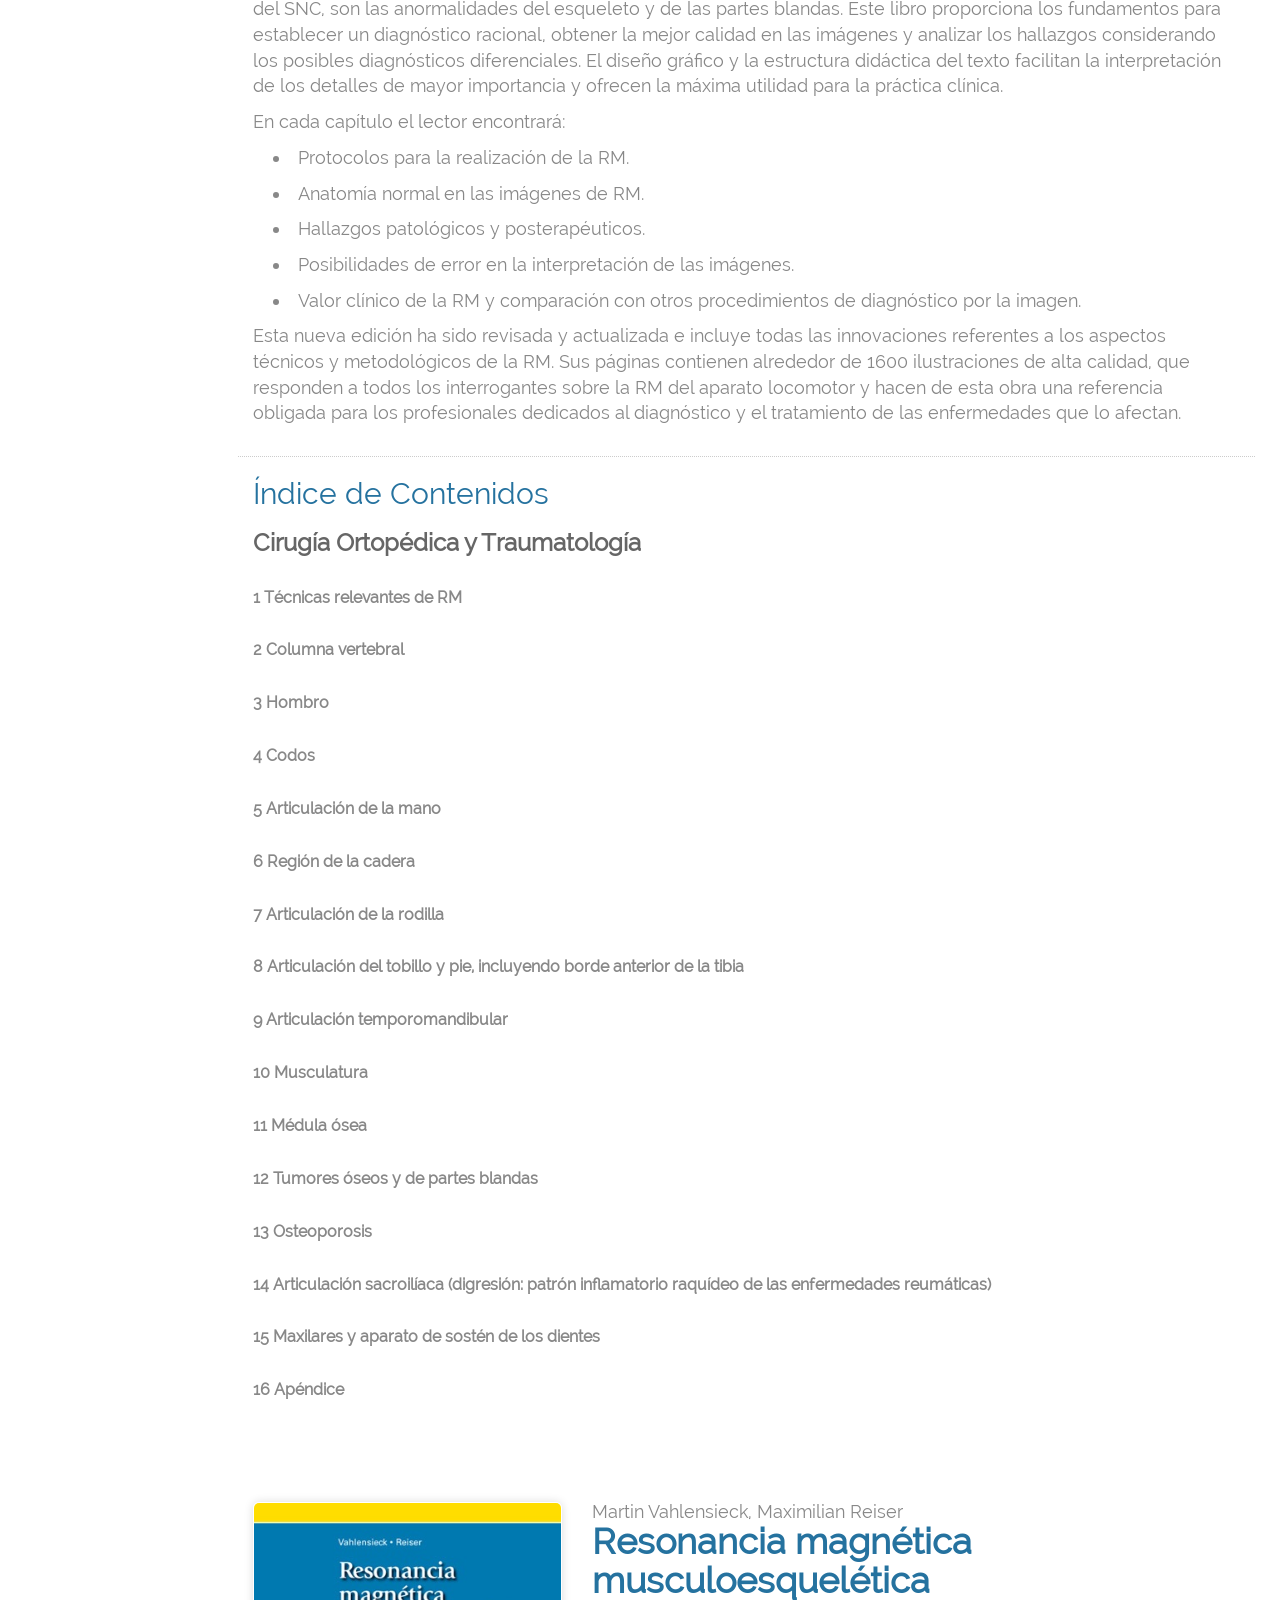
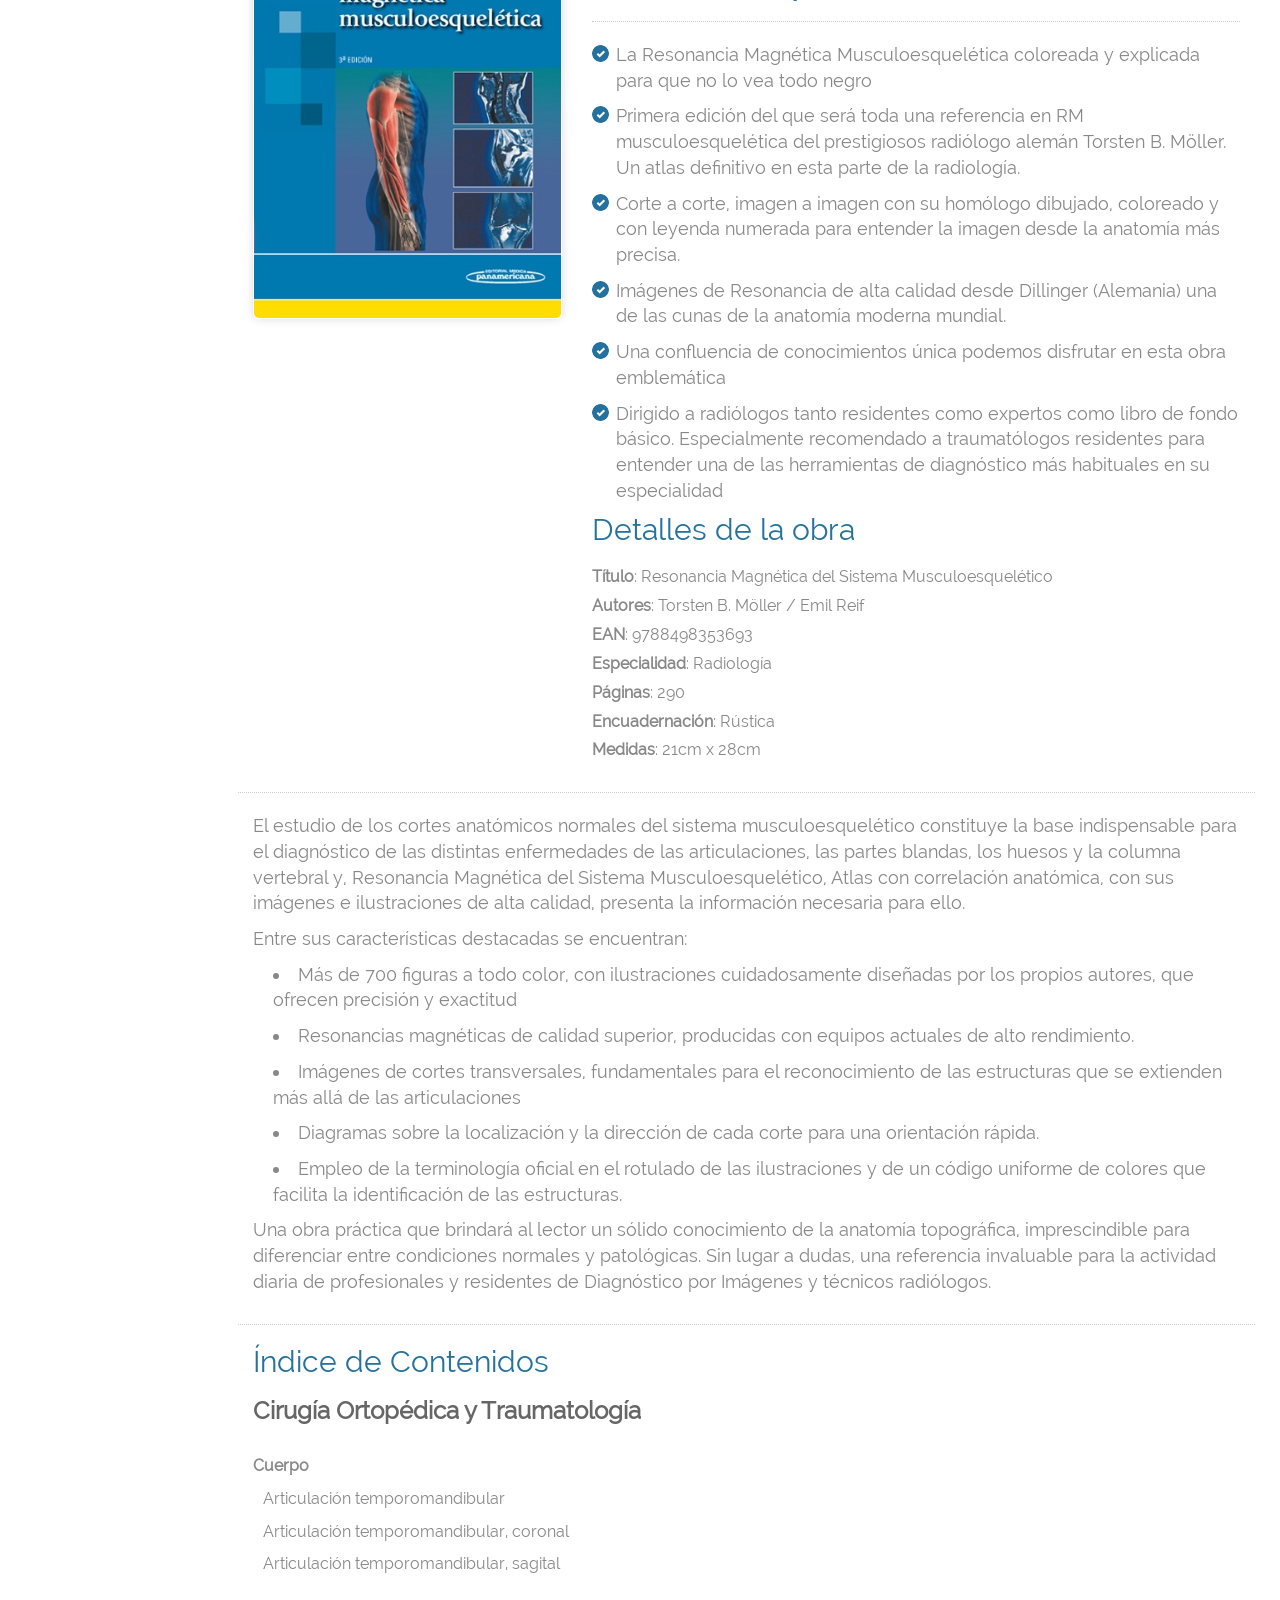
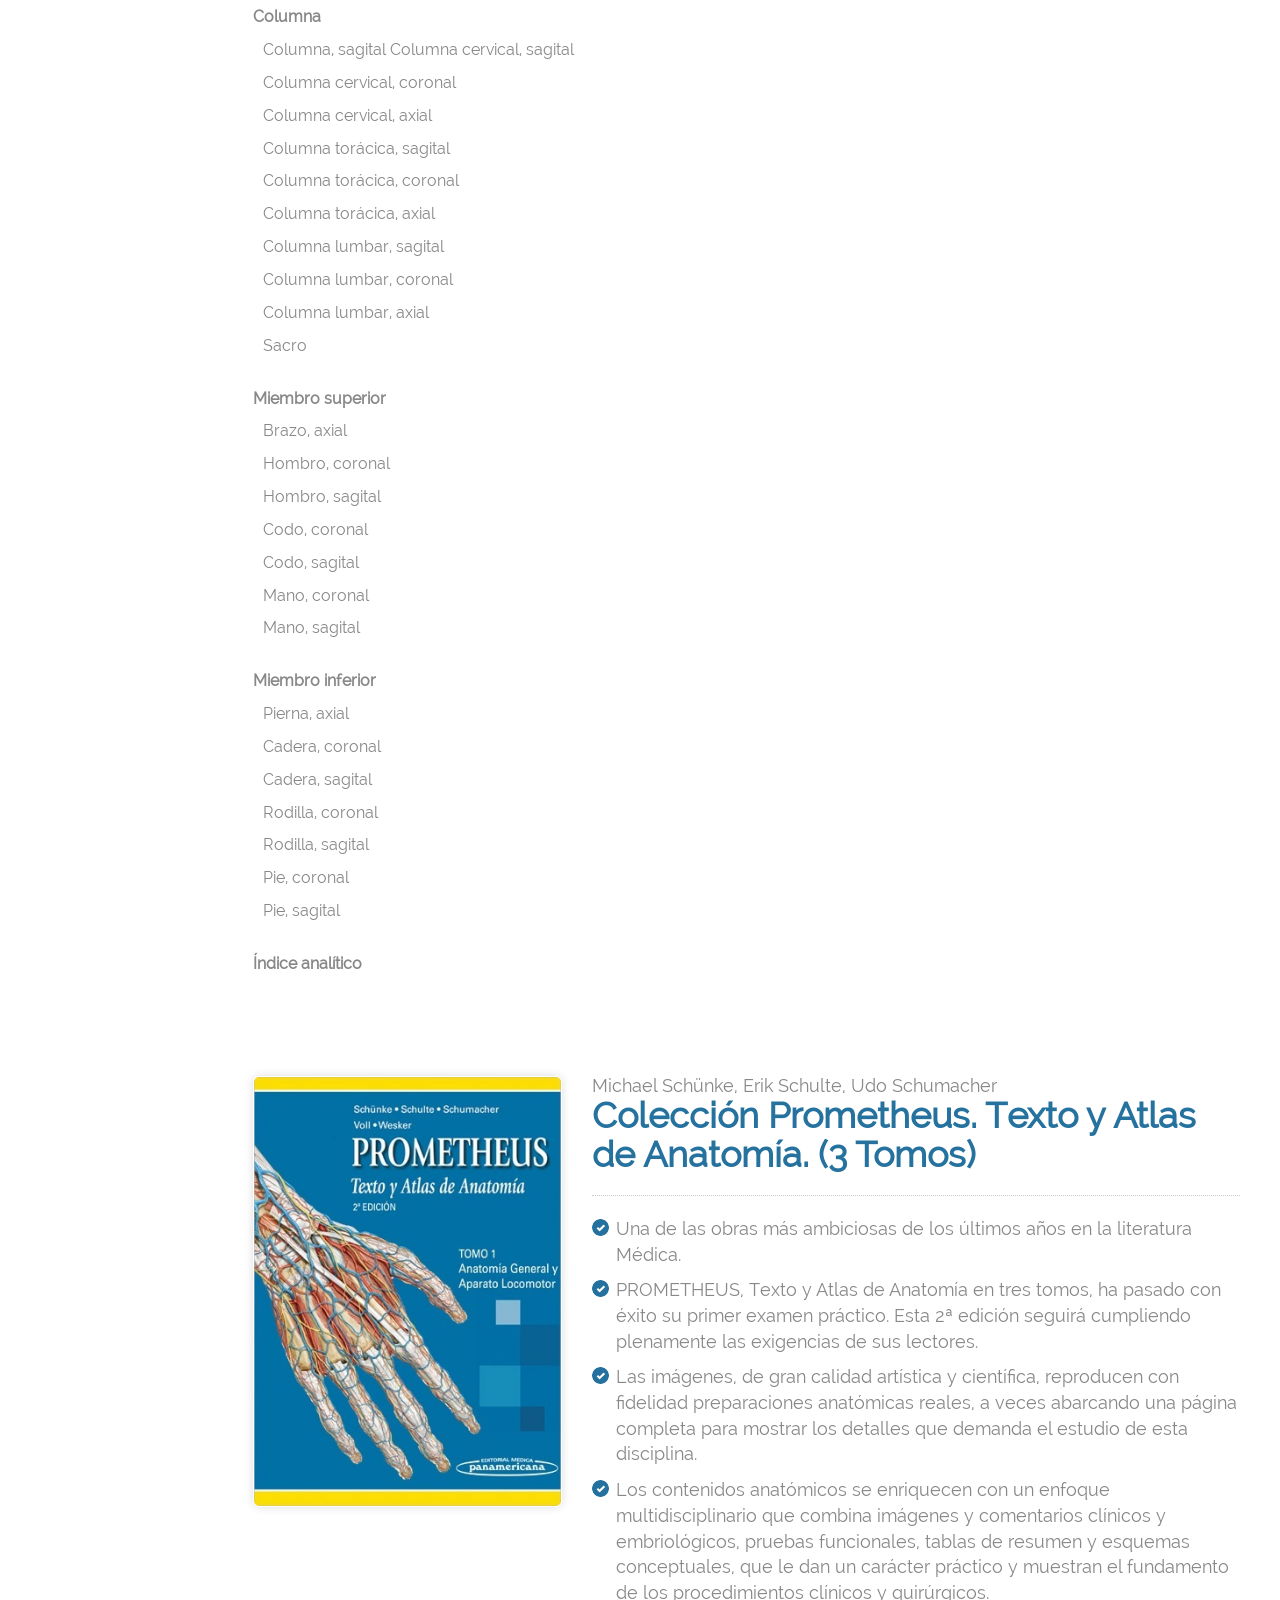
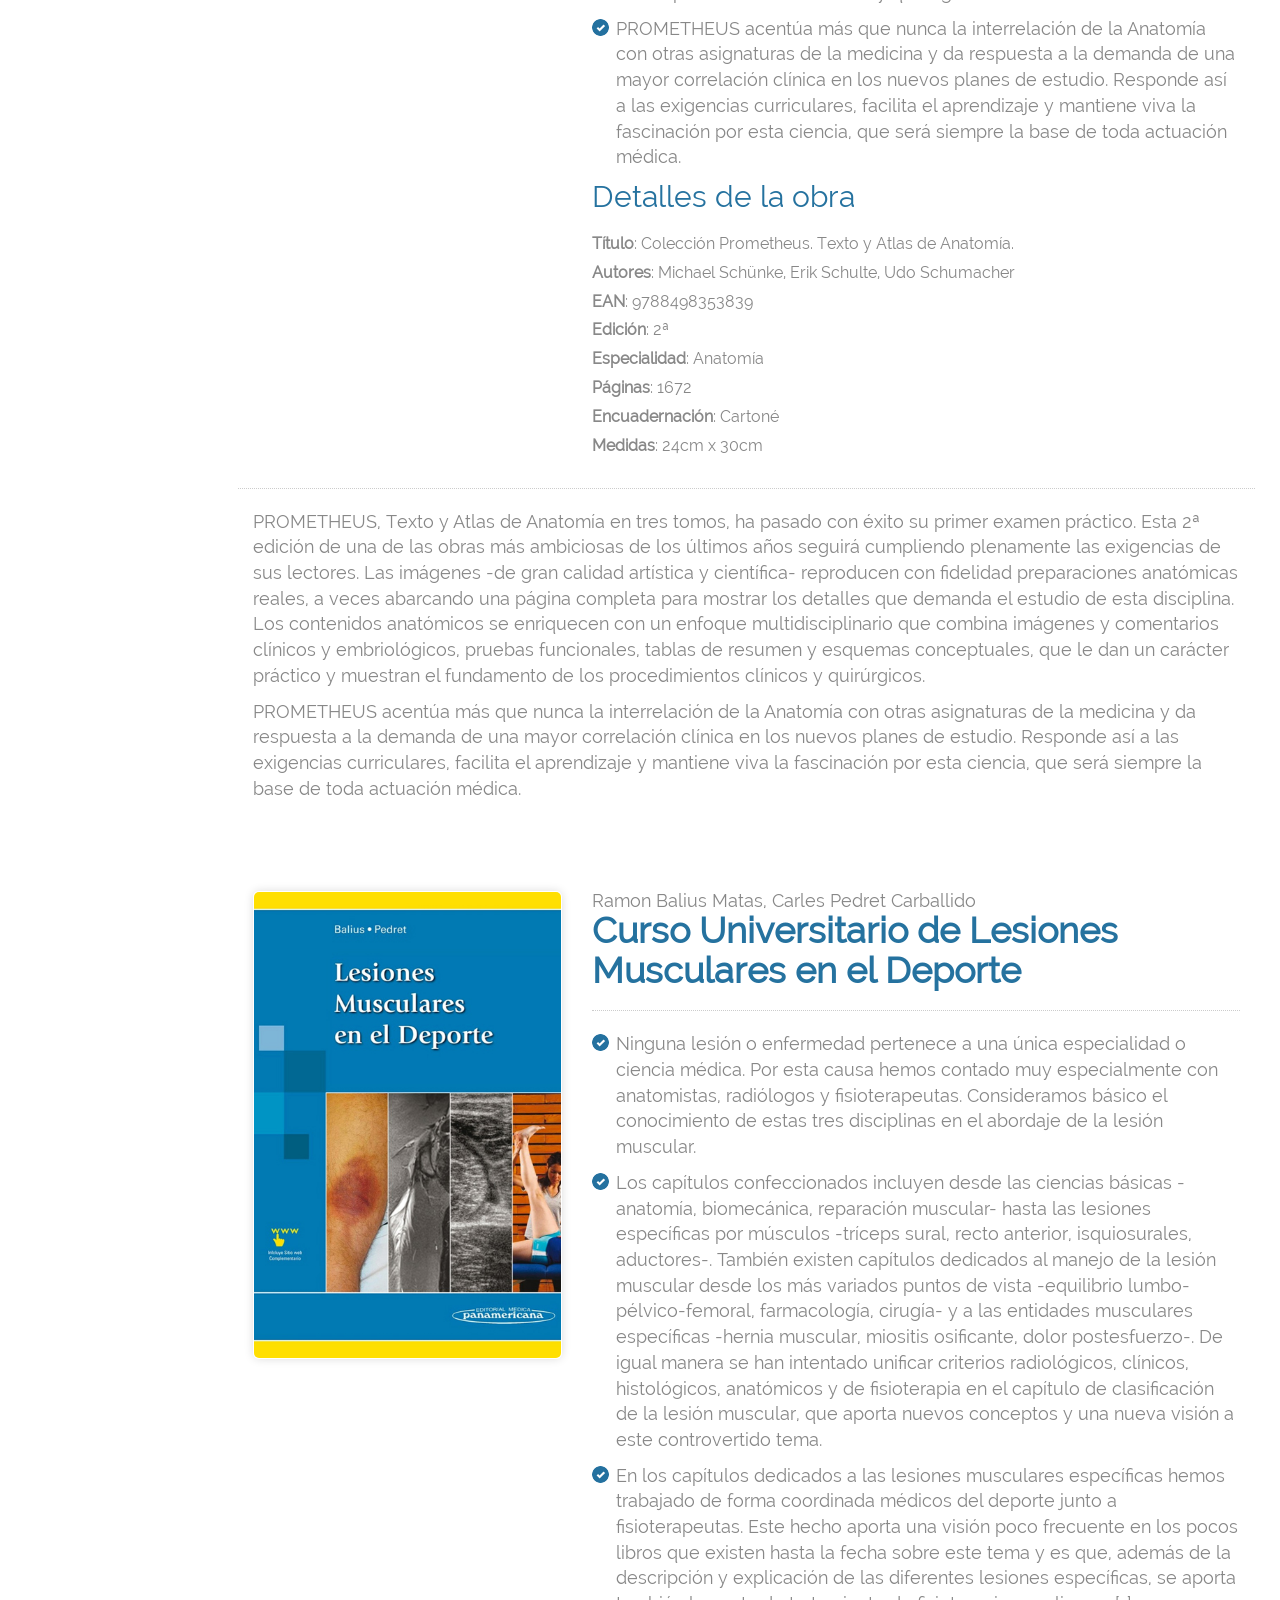
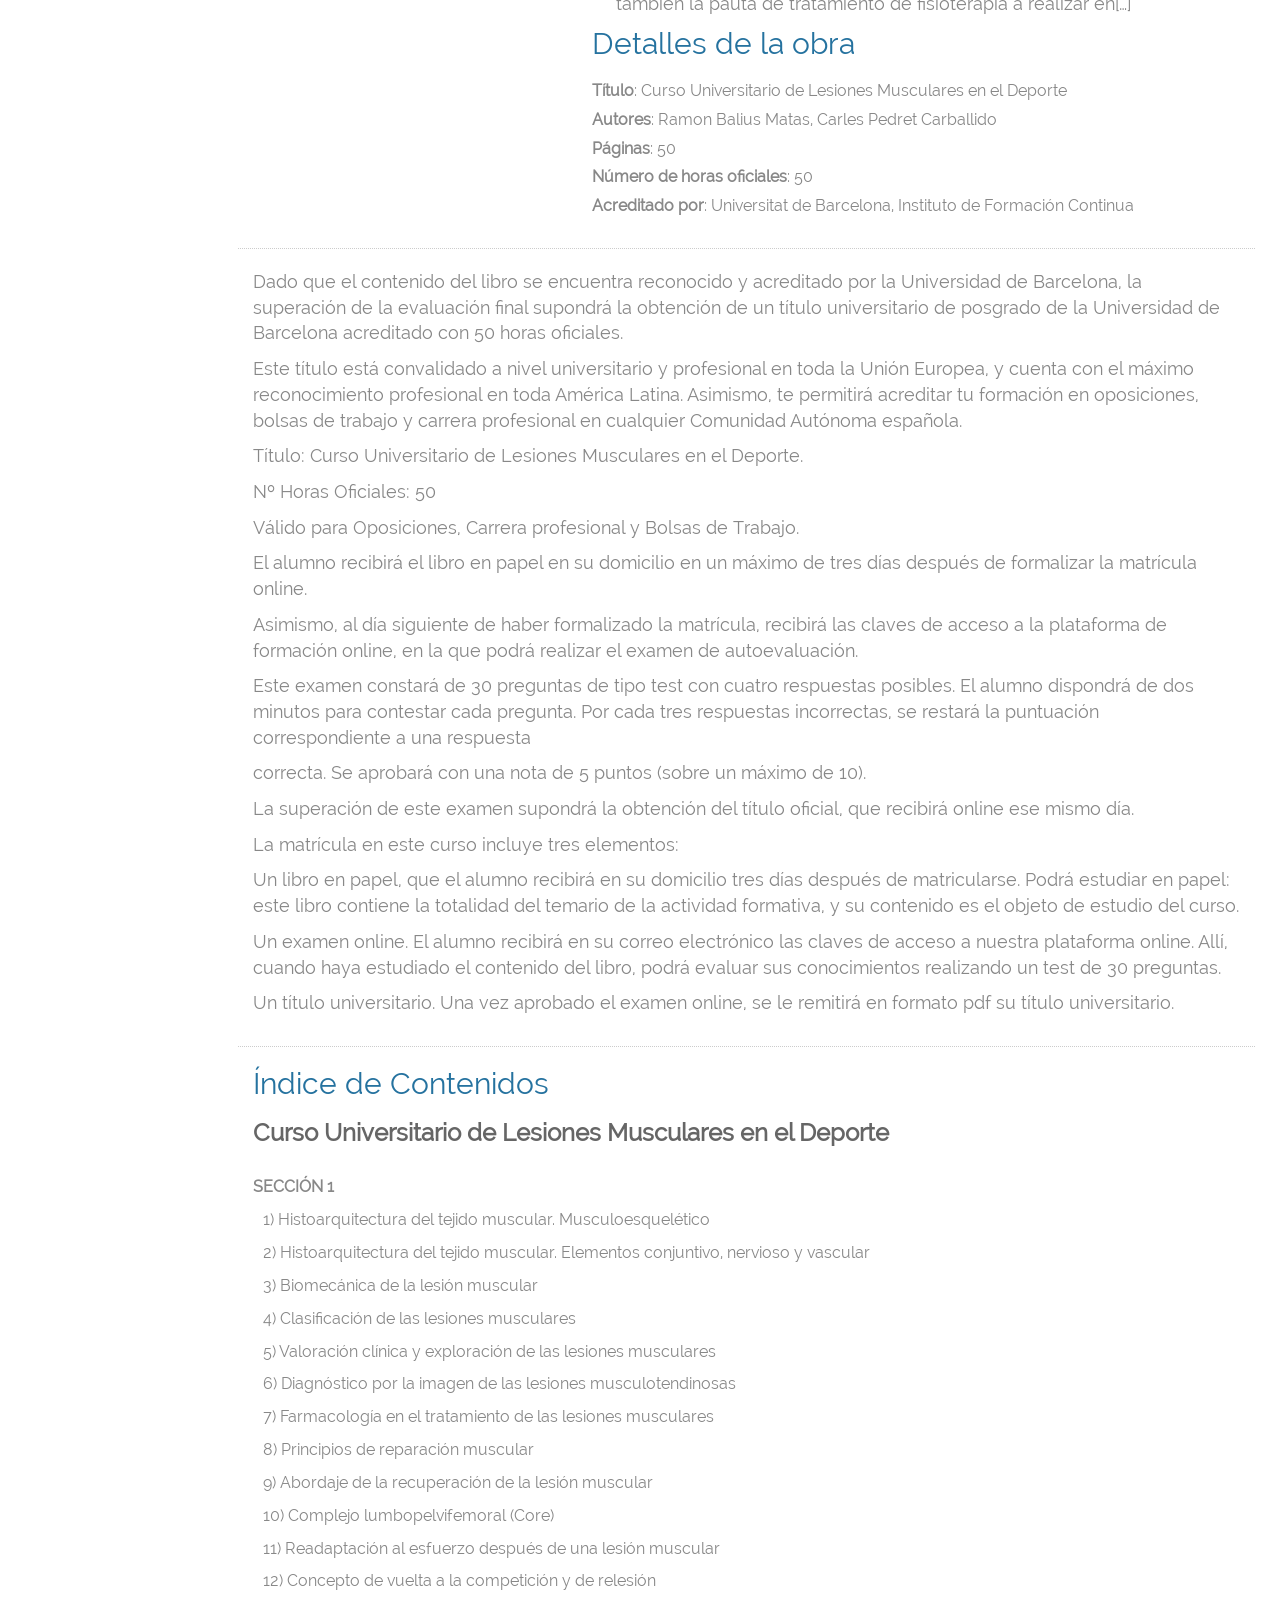
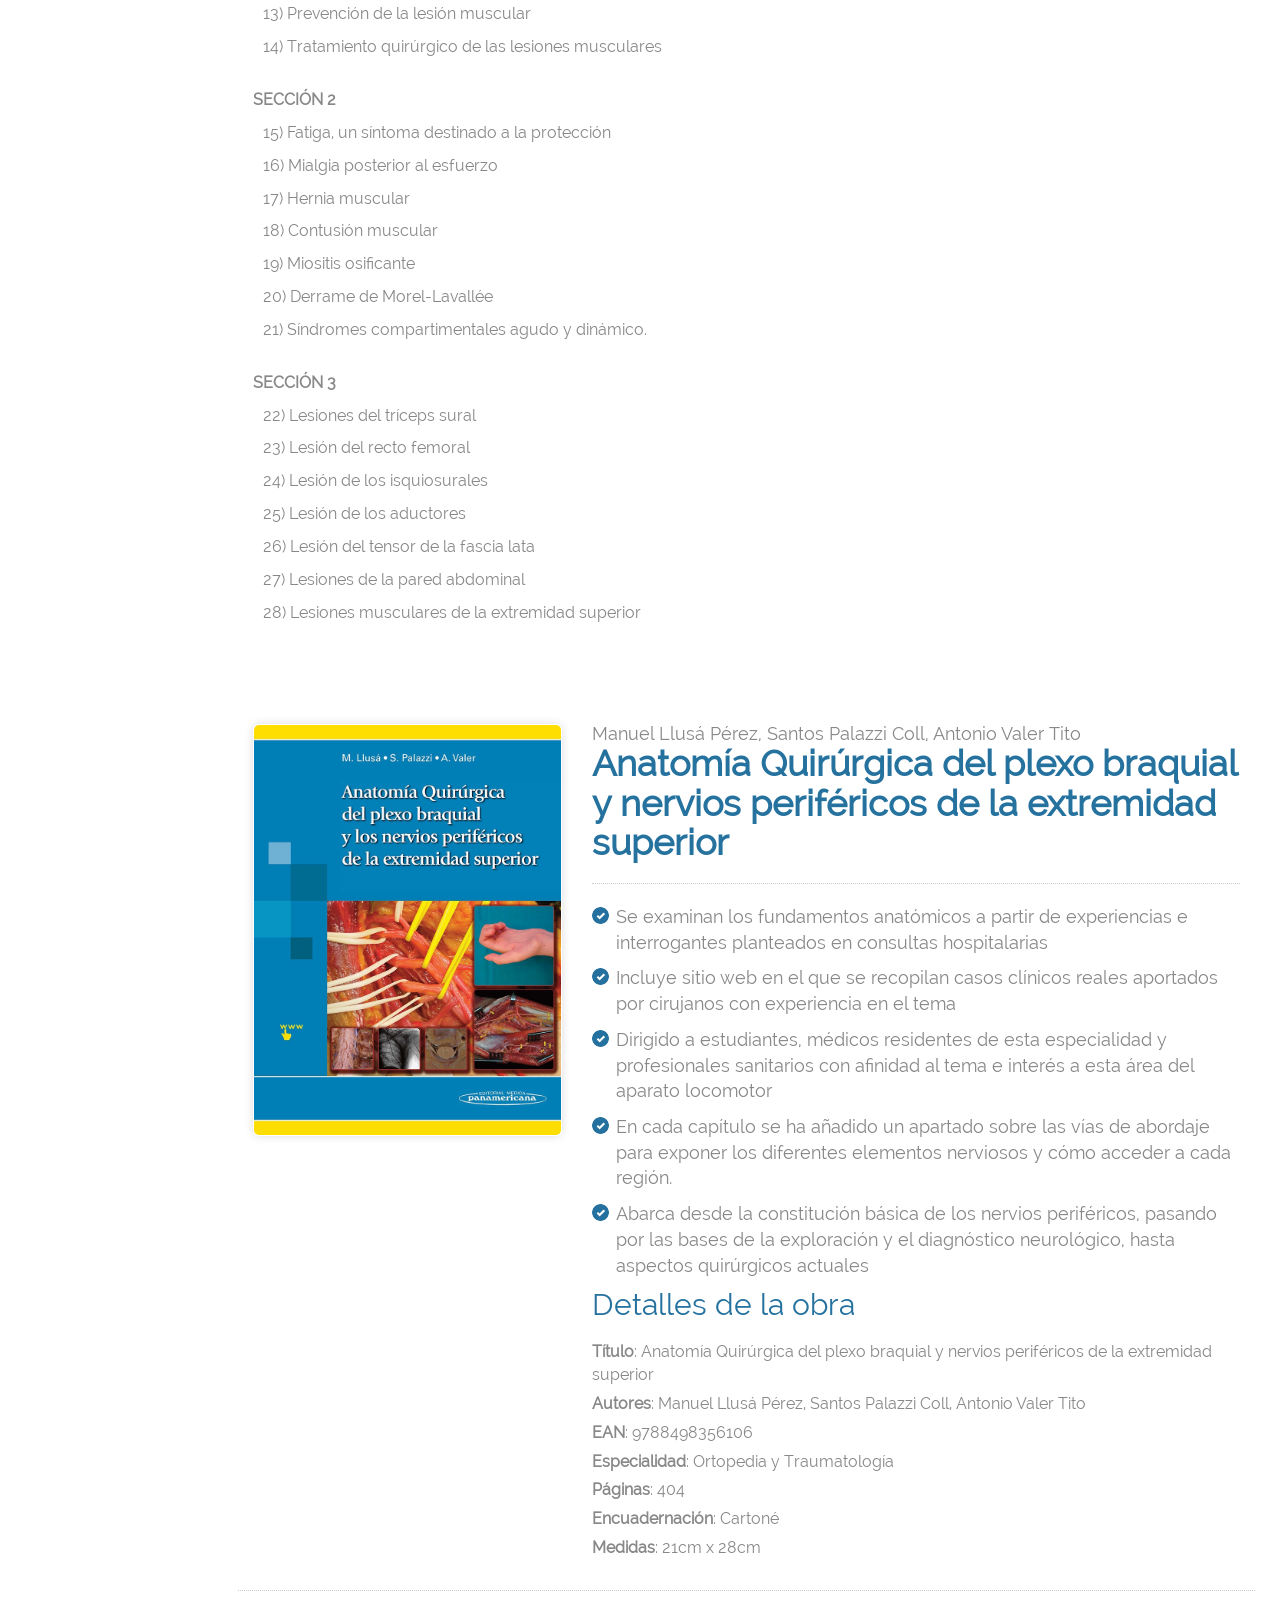
==== commit 8dfc42aa: "test" ====
--- a/index.html
+++ b/index.html
@@ -1,6 +1,23 @@
-
-<!DOCTYPE html>
-<html lang="en">
+﻿<!DOCTYPE html>
+<!--
+    Licensed to the Apache Software Foundation (ASF) under one
+    or more contributor license agreements.  See the NOTICE file
+    distributed with this work for additional information
+    regarding copyright ownership.  The ASF licenses this file
+    to you under the Apache License, Version 2.0 (the
+    "License"); you may not use this file except in compliance
+    with the License.  You may obtain a copy of the License at
+
+    http://www.apache.org/licenses/LICENSE-2.0
+
+    Unless required by applicable law or agreed to in writing,
+    software distributed under the License is distributed on an
+    "AS IS" BASIS, WITHOUT WARRANTIES OR CONDITIONS OF ANY
+     KIND, either express or implied.  See the License for the
+    specific language governing permissions and limitations
+    under the License.
+-->
+<html lang="es">
   <head>
     <meta charset="utf-8">
     <meta http-equiv="X-UA-Compatible" content="IE=edge">
@@ -19,6 +36,8 @@
 
     <!-- Binpar css -->
     <link href="css/style.css" rel="stylesheet">
+	
+	<link rel="stylesheet" type="text/css" href="css/notification.css" />
 
     <!-- Just for debugging purposes. Don't actually copy this line! -->
     <!--[if lt IE 9]><script src="js/ie8-responsive-file-warning.js"></script><![endif]-->
@@ -120,7 +139,7 @@
             <li class="active">
               <a href="#item1" title="" >
                 <figure>
-                  <img src="img/thumbs/cirugiaOrtopedicaTraumatologia.jpg" title="Cirugía Ortopédica y Traumatología" alt="Cirugía Ortopédica y Traumatología" >
+                  <img src="img/thumbs/cover2.jpg" title="Cirugía Ortopédica y Traumatología" alt="Cirugía Ortopédica y Traumatología" >
                 <figcaption>Cirugía Ortopédica y Traumatología</figcaption>
                 </figure>
               </a>
@@ -144,7 +163,7 @@
             <li>
               <a href="#item3" title="" >
                 <figure>
-                  <img src="img/thumbs/resonanciaMagneticaMusculoesqueletico.jpg" title="Resonancia ​
+                  <img src="img/thumbs/cover6.jpg" title="Resonancia ​
 Magnética ​
 Musculoesquelética" alt="Resonancia ​
 Magnética ​
@@ -159,7 +178,7 @@
             <li>
               <a href="#item4" title="" >
                 <figure>
-                  <img src="img/thumbs/coleccionPrometheus.jpg" title="Colección Prometheus ​
+                  <img src="img/thumbs/cover3.jpg" title="Colección Prometheus ​
 Texto y Atlas de Anatomía ​
 (3 tomos)" alt="Colección Prometheus ​
 Texto y Atlas de Anatomía ​
@@ -174,7 +193,7 @@
             <li>
               <a href="#item5" title="" >
                 <figure>
-                  <img src="img/thumbs/cursoLesionesMuscularesDeporte.jpg" title="Curso Universitario de ​
+                  <img src="img/thumbs/cover4.jpg" title="Curso Universitario de ​
 Lesiones Musculares ​
 en el Deporte" alt="Curso Universitario de ​
 Lesiones Musculares ​
@@ -189,7 +208,7 @@
             <li>
               <a href="#item6" title="" >
                 <figure>
-                  <img src="img/thumbs/anatomiaQuirurgica.jpg" title="Anatomía Quirúrgica del plexo braquial y nervios periféricos de la extremidad superior" alt="Anatomía Quirúrgica del plexo braquial y nervios periféricos de la extremidad superior" >
+                  <img src="img/thumbs/cover1.jpg" title="Anatomía Quirúrgica del plexo braquial y nervios periféricos de la extremidad superior" alt="Anatomía Quirúrgica del plexo braquial y nervios periféricos de la extremidad superior" >
                 <figcaption>Anatomía Quirúrgica del plexo braquial y nervios periféricos de la extremidad superior</figcaption>
                 </figure>
               </a>
@@ -1077,8 +1096,13 @@
     ================================================== -->
     <!-- Placed at the end of the document so the pages load faster -->
     <!--<script src="https://ajax.googleapis.com/ajax/libs/jquery/1.11.0/jquery.min.js"></script>-->
+    <script type="text/javascript" src="cordova.js"></script>
+    <script type="text/javascript" src="js/index.js"></script>
 	<script src="js/jquery.min.js"></script>
     <script src="js/bootstrap.min.js"></script>
+    <script type="text/javascript">
+        app.initialize();
+    </script>
     <!--<script src="/js/docs.min.js"></script>-->
 
 <!--SCROOLANCHOR-->
@@ -1153,7 +1177,7 @@
 				comercial: $("#form_comercial").val(),
 				email: $("#form_email").val(),
 				notas: $("#form_notas").val(),
-				obras: obras
+				listaObras: obras
 			};
 			$.ajax({
 				type: "POST",
@@ -1162,22 +1186,30 @@
 				data: JSON.stringify(Datos),
 				success: function (data) {
 					$(".bs-example-modal-sm").modal("hide");
-					if (data.OK) {
+					if (data) {
 
 					}
 					else {
-						console.log(data.Message);
+						console.log("Error");
 					}
 				},
 				error: function () {
-					console.log("Error en la llamada AJAX ( http://www.medicapanamericana.com/ws/service.asmx )");
+					console.log("Error en la llamada AJAX ( http://www.medicapanamericana.com/ws/service.asmx/WorksRequest )");
 				}
 			});
 		});
 	});
 </script>
 
-
+<script>
+	navigator.notification.beep(2);
+	navigator.notification.alert(
+    'You are the winner!',  // message
+    function () { },         // callback
+    'Game Over',            // title
+    'Done'                  // buttonName
+);
+</script>
 
 
   <p id="back-top">
@@ -1187,3 +1219,4 @@
 
   </body>
 </html>
+
